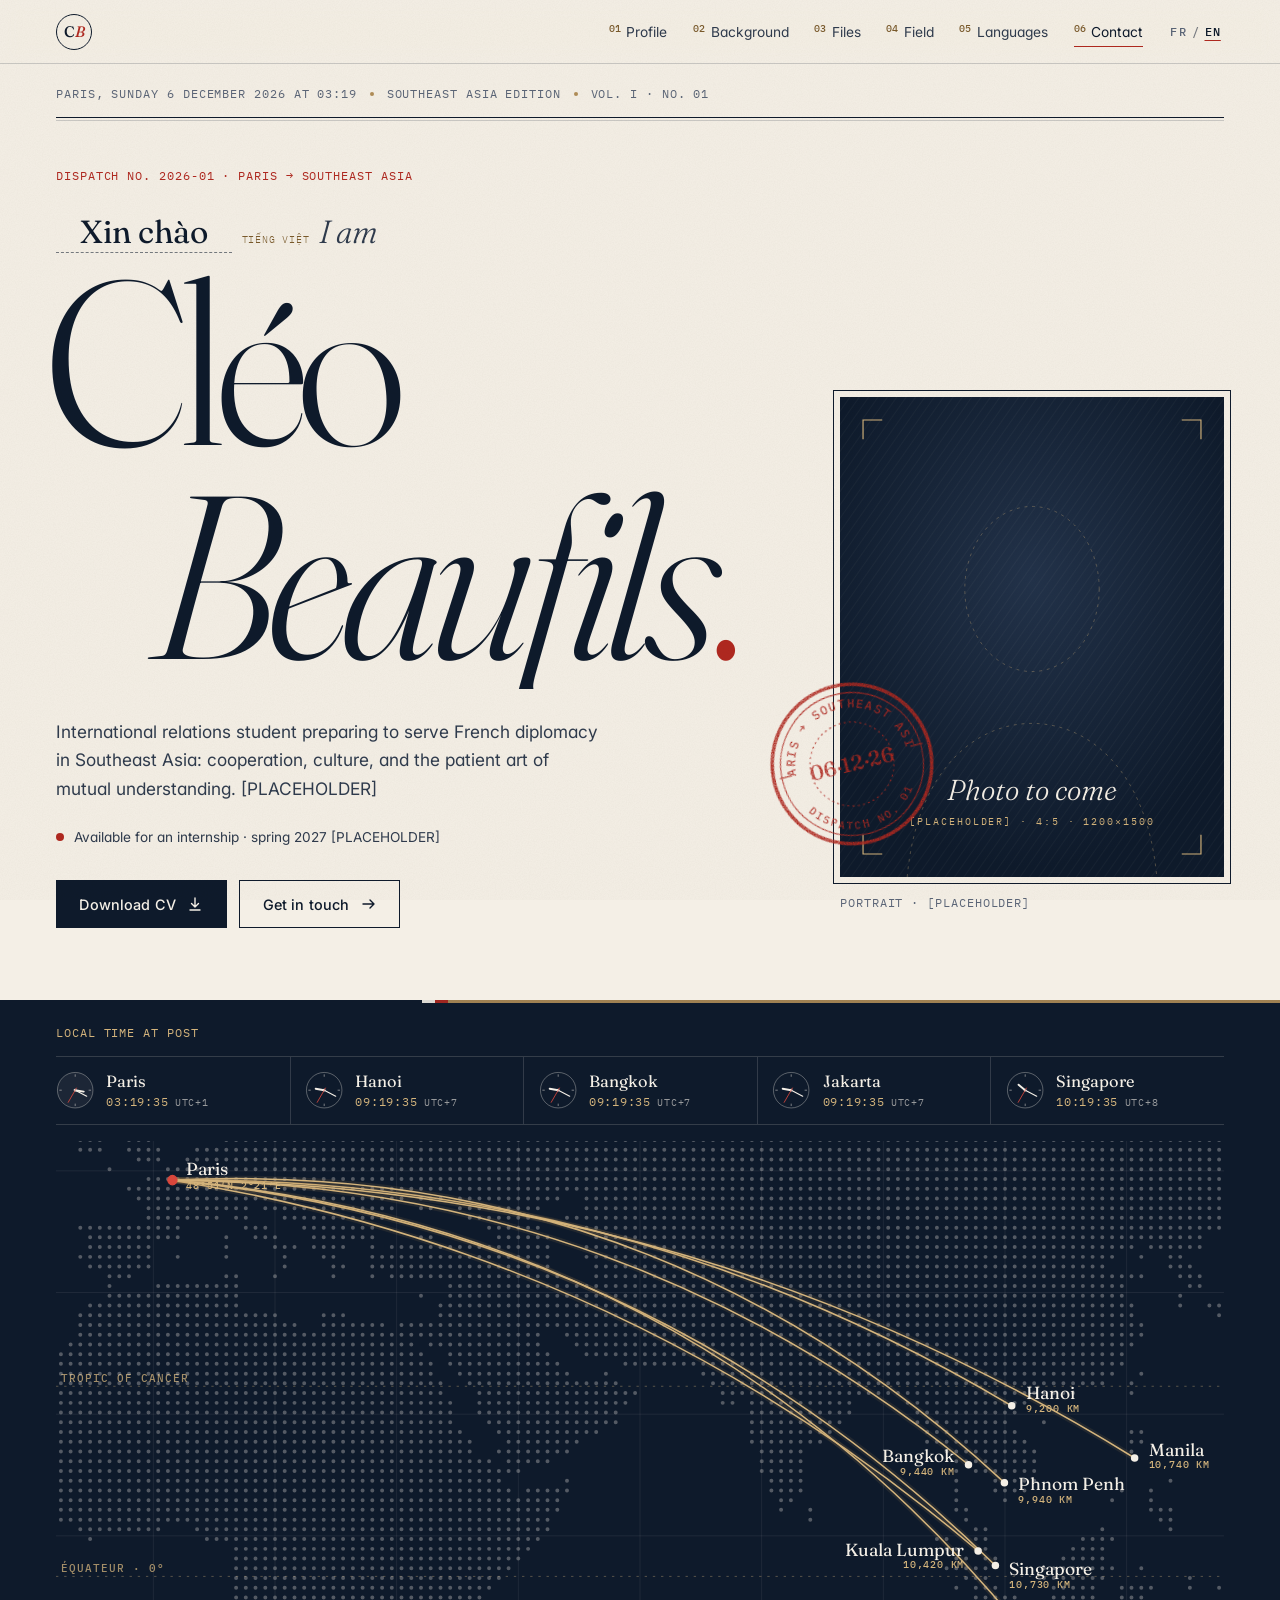
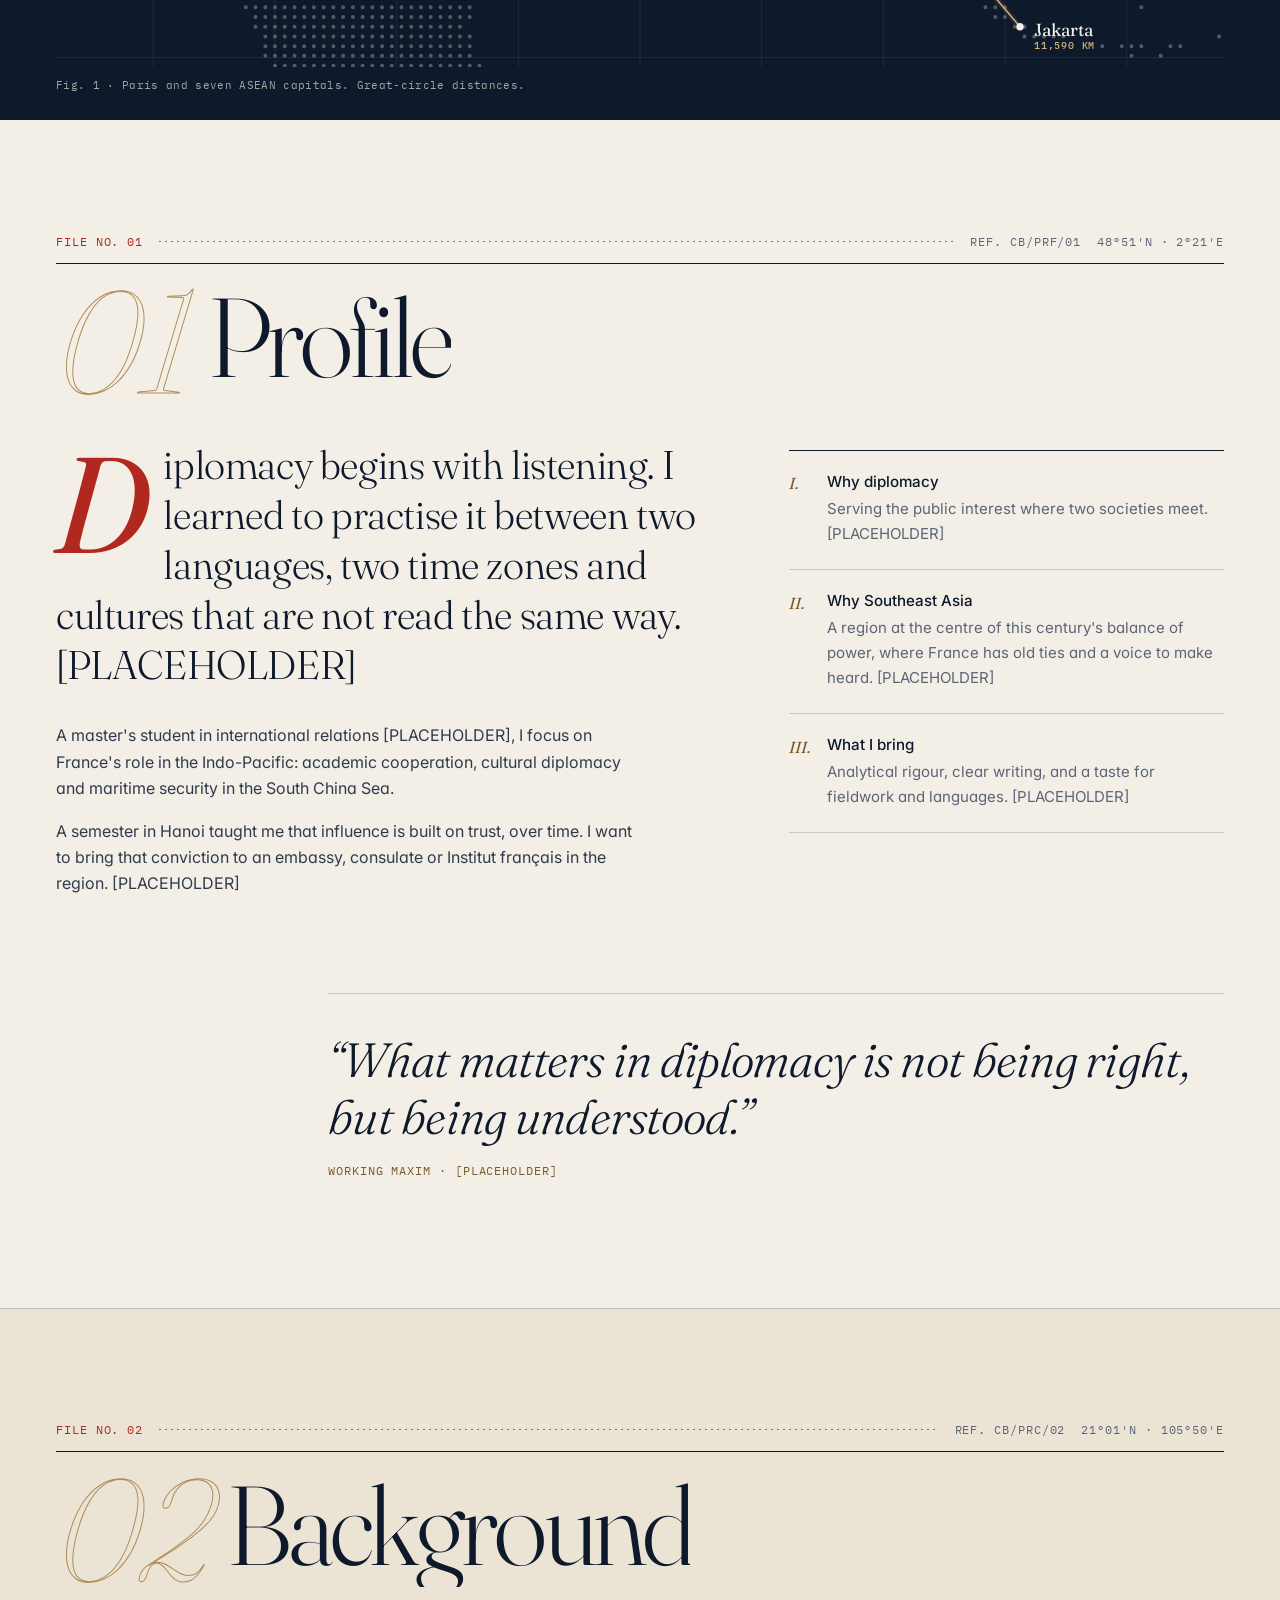
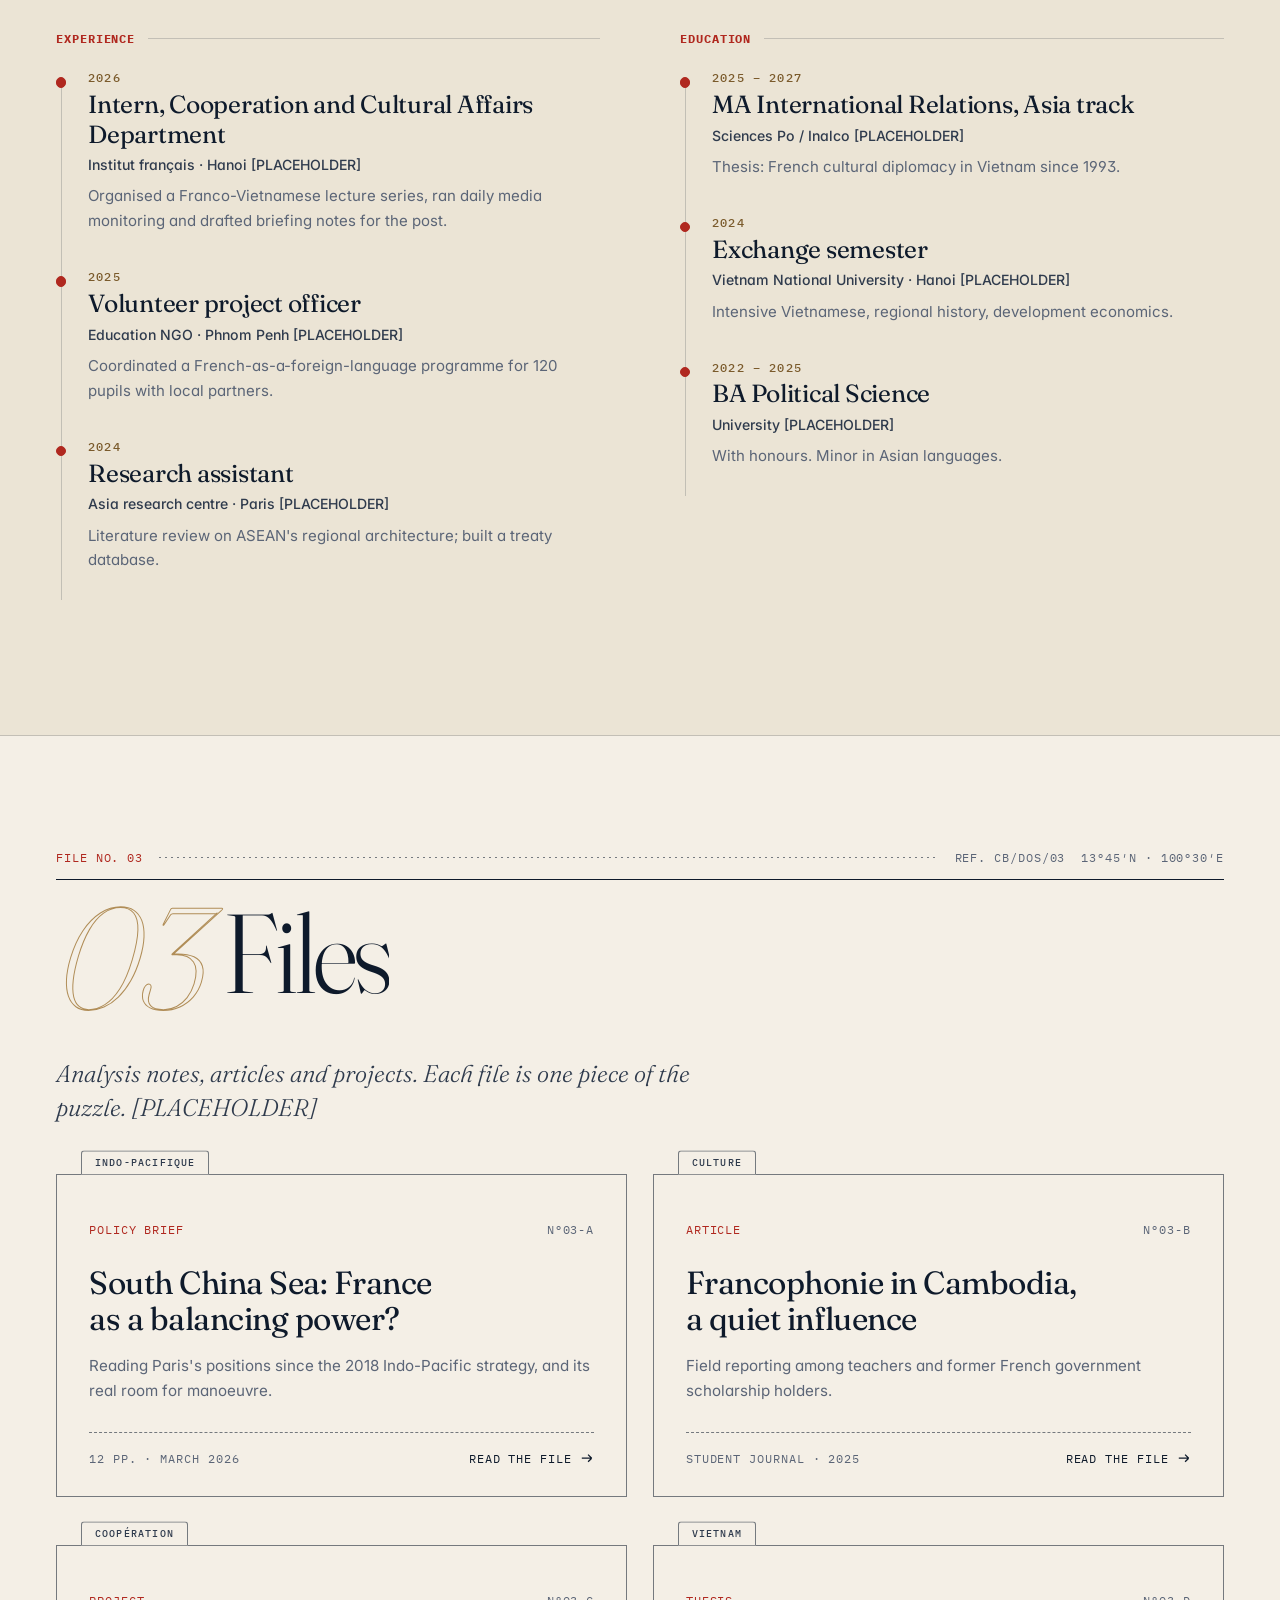
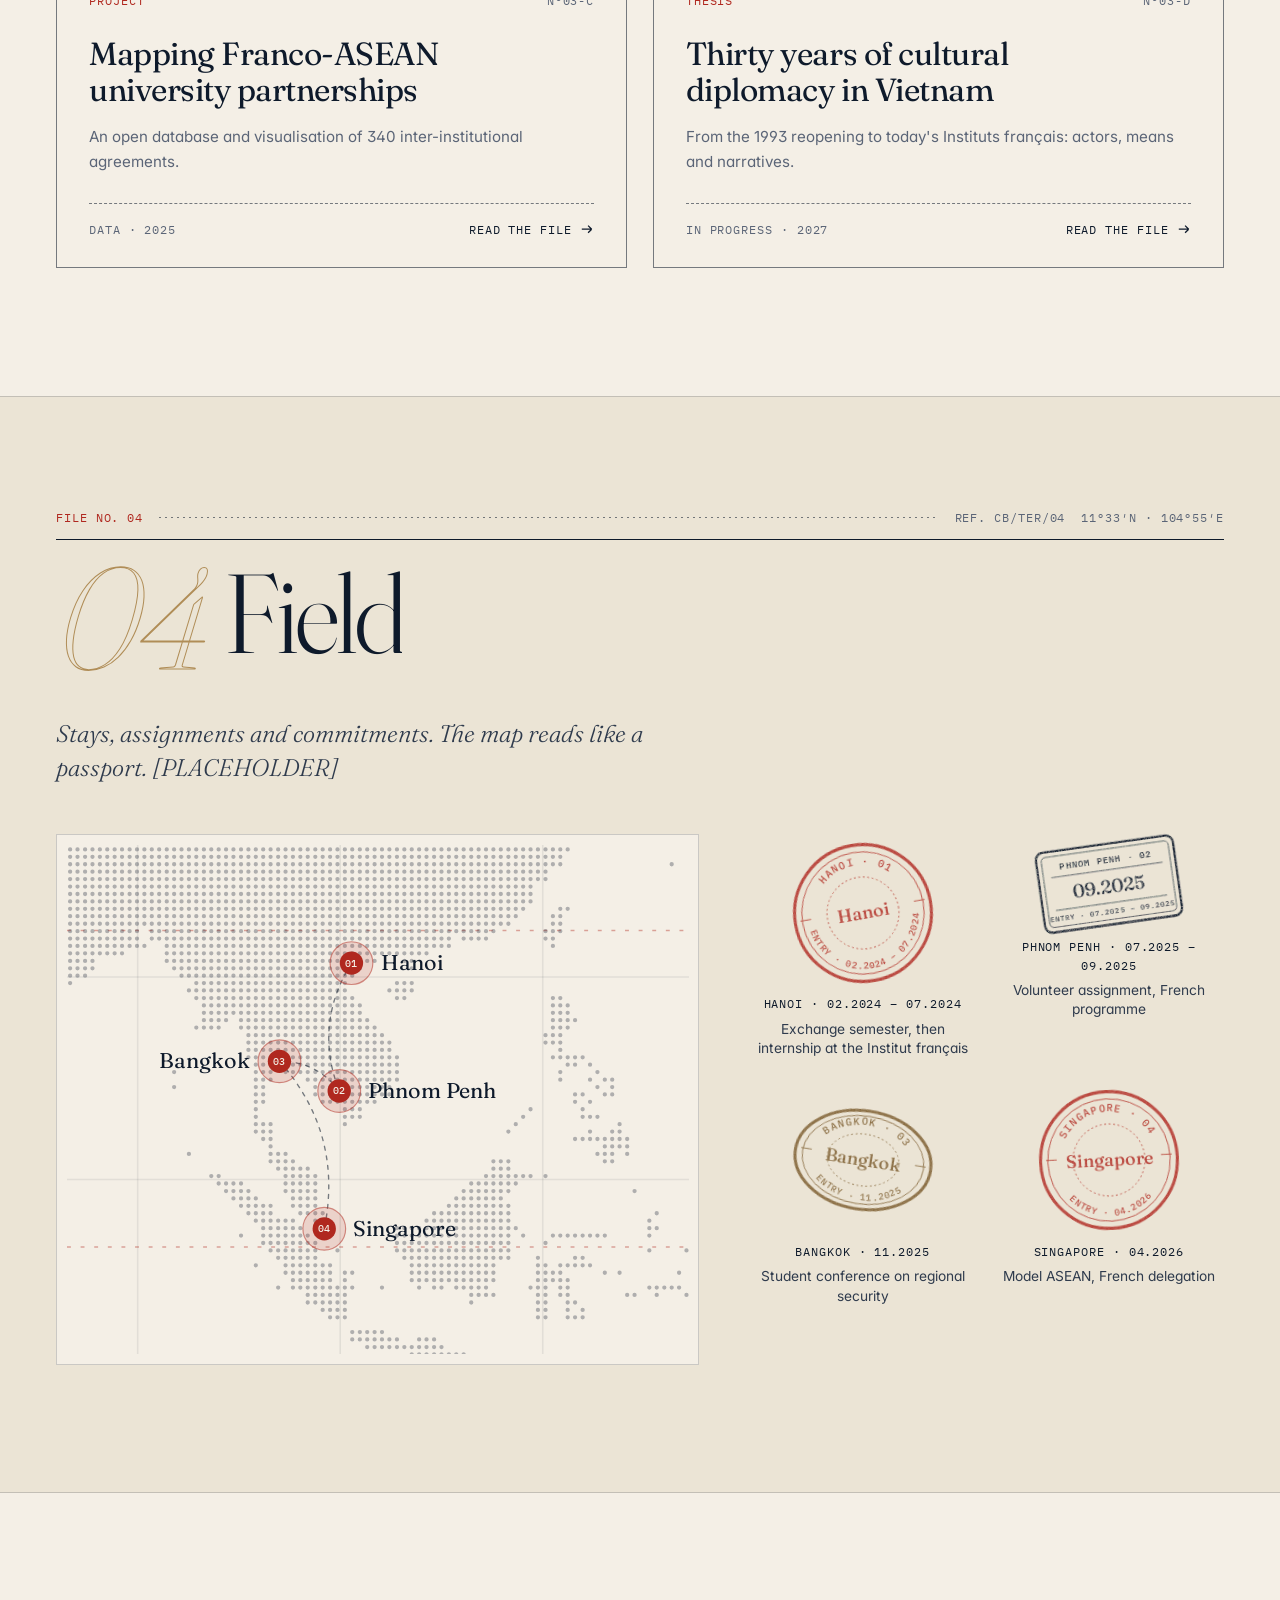
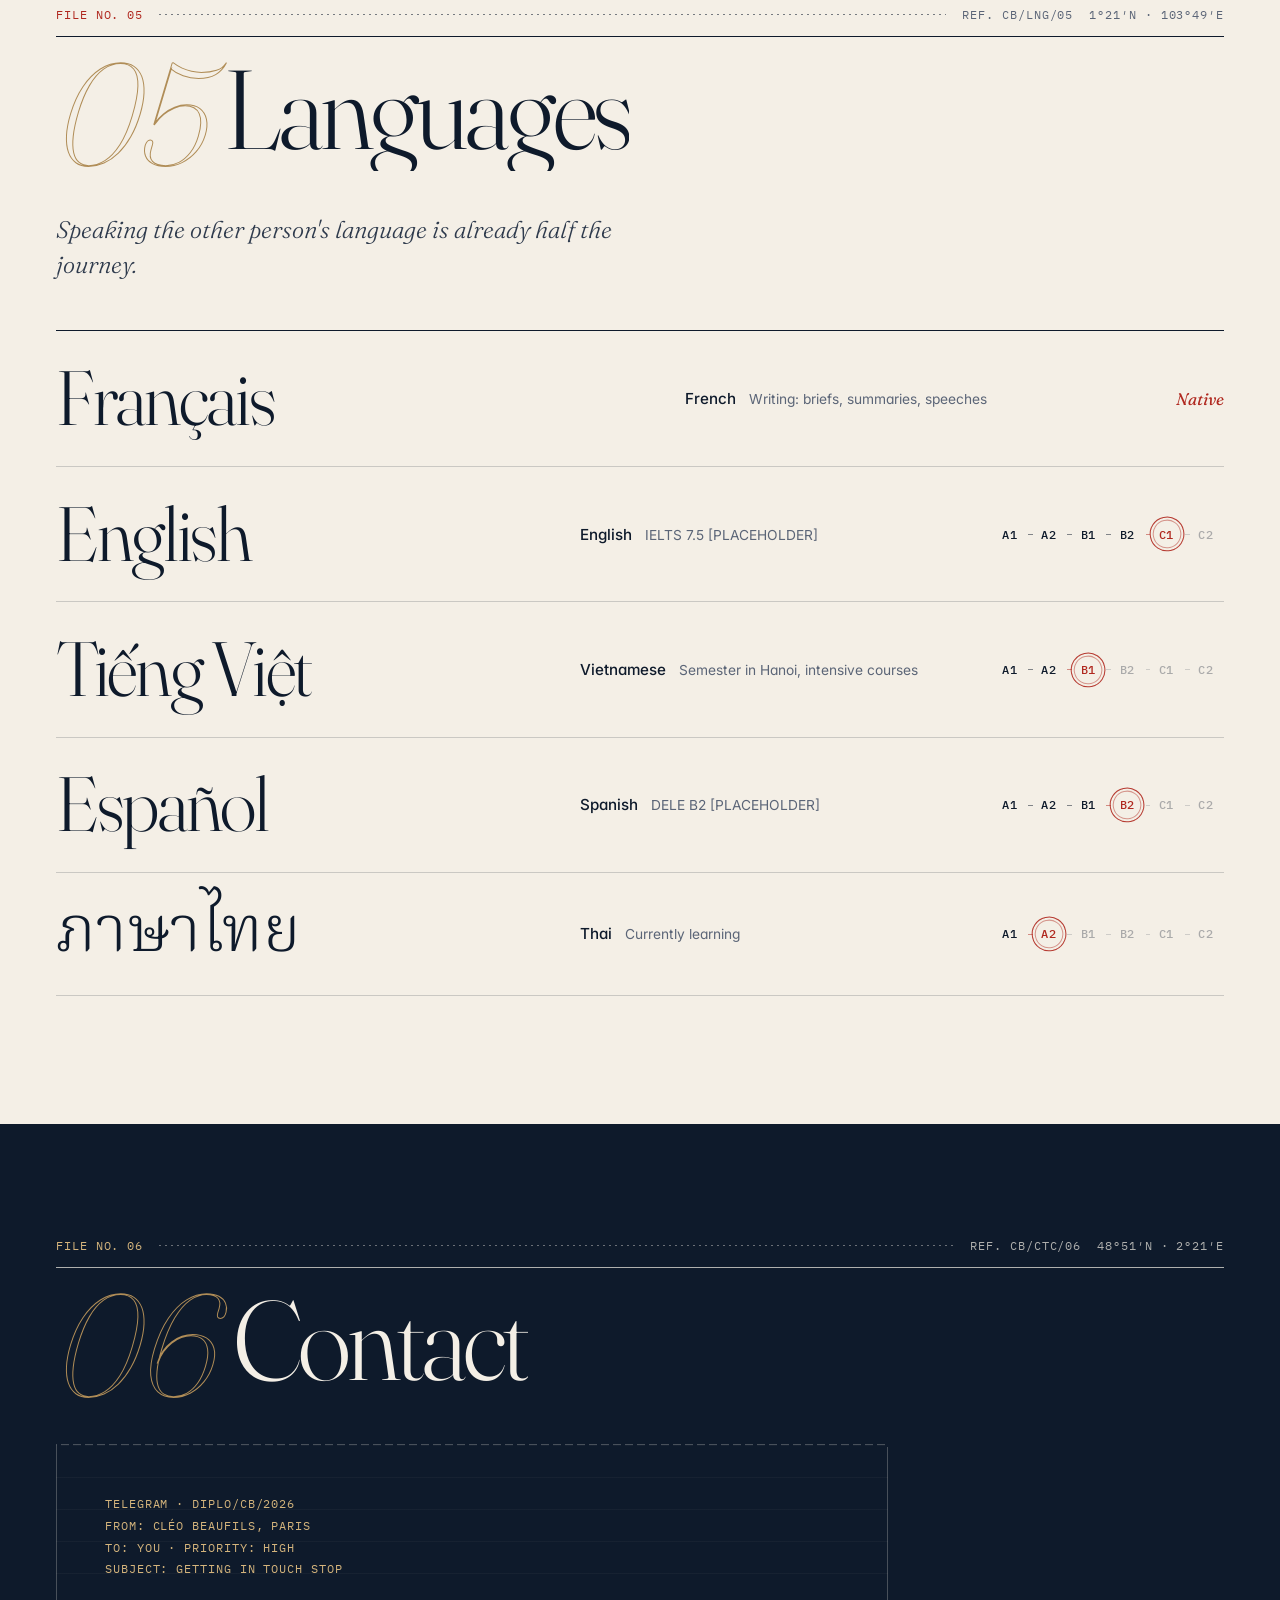
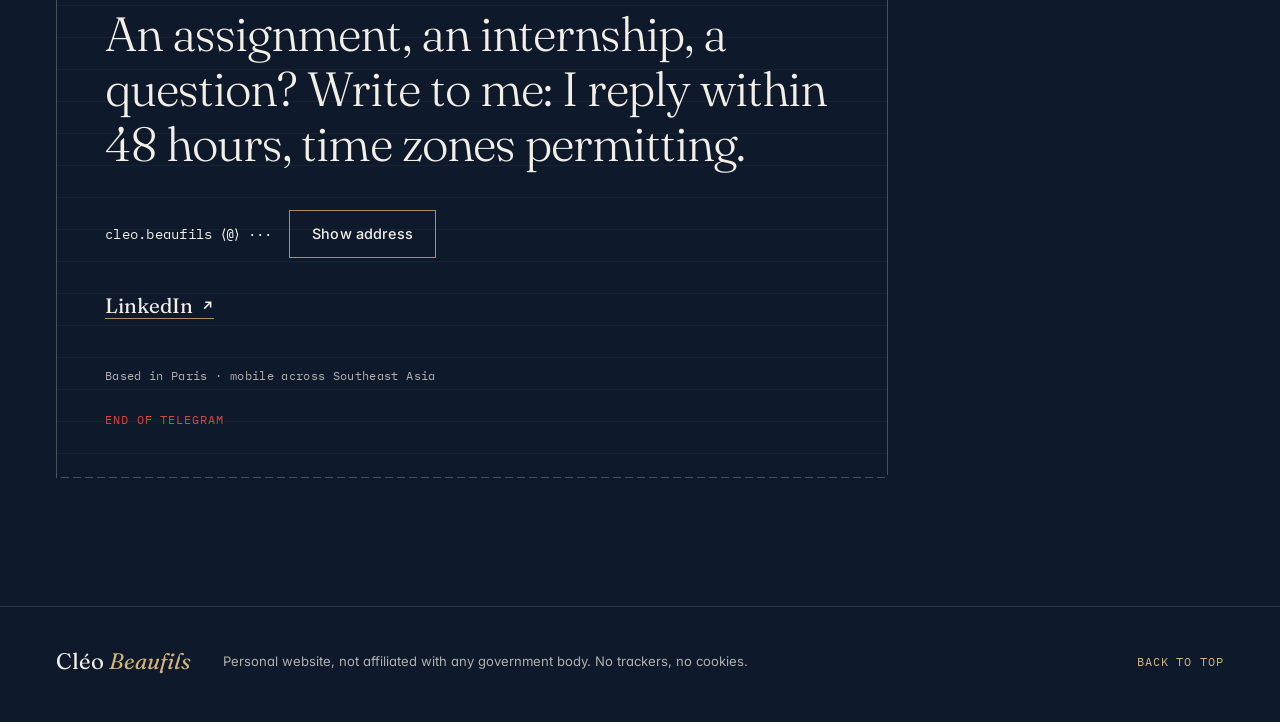
==== index.html @ ba2763a7 "Portfolio mockup: la dépêche diplomatique Co-Authored-By: Claude Opus 5.5 <noreply@anthropic.com>" ====
<!doctype html>
<html lang="fr" class="no-js">
<head>
  <meta charset="utf-8">
  <meta name="viewport" content="width=device-width, initial-scale=1, viewport-fit=cover">
  <title>Cléo Beaufils · Diplomatie &amp; Asie du Sud-Est</title>
  <meta name="description" content="Portfolio de Cléo Beaufils : relations internationales, diplomatie française et Asie du Sud-Est.">
  <meta name="theme-color" content="#0E1A2B">
  <meta name="color-scheme" content="light">
  <meta name="robots" content="index, follow">

  <!-- Open Graph / LinkedIn / e-mail previews. Absolute URLs: update if the domain changes (see README). -->
  <meta property="og:type" content="profile">
  <meta property="og:site_name" content="Cléo Beaufils">
  <meta property="og:title" content="Cléo Beaufils · Diplomatie &amp; Asie du Sud-Est">
  <meta property="og:description" content="Relations internationales, diplomatie française, Asie du Sud-Est. Portfolio, parcours et notes d'analyse.">
  <meta property="og:url" content="https://yannickdurindel.github.io/cleoportfolio/">
  <meta property="og:image" content="https://yannickdurindel.github.io/cleoportfolio/assets/img/og.jpg">
  <meta property="og:image:width" content="1200">
  <meta property="og:image:height" content="630">
  <meta property="og:image:alt" content="Cléo Beaufils : carte reliant Paris aux capitales d'Asie du Sud-Est">
  <meta property="og:locale" content="fr_FR">
  <meta property="og:locale:alternate" content="en_GB">
  <meta property="profile:first_name" content="Cléo">
  <meta property="profile:last_name" content="Beaufils">
  <meta name="twitter:card" content="summary_large_image">
  <meta name="twitter:title" content="Cléo Beaufils · Diplomatie &amp; Asie du Sud-Est">
  <meta name="twitter:description" content="Relations internationales, diplomatie française, Asie du Sud-Est.">
  <meta name="twitter:image" content="https://yannickdurindel.github.io/cleoportfolio/assets/img/og.jpg">
  <link rel="canonical" href="https://yannickdurindel.github.io/cleoportfolio/">

  <link rel="icon" href="favicon.svg" type="image/svg+xml">
  <link rel="icon" href="assets/img/favicon-32.png" sizes="32x32" type="image/png">
  <link rel="apple-touch-icon" href="assets/img/apple-touch-icon.png">
  <link rel="manifest" href="site.webmanifest">

  <link rel="preconnect" href="https://fonts.googleapis.com">
  <link rel="preconnect" href="https://fonts.gstatic.com" crossorigin>
  <link rel="preload" as="style" href="https://fonts.googleapis.com/css2?family=Fraunces:ital,opsz,wght@0,9..144,300..600;1,9..144,300..600&family=Inter:wght@300;400;500;600&family=IBM+Plex+Mono:wght@400;500&display=swap" onload="this.onload=null;this.rel='stylesheet'">
  <noscript><link rel="stylesheet" href="https://fonts.googleapis.com/css2?family=Fraunces:ital,opsz,wght@0,9..144,300..600;1,9..144,300..600&family=Inter:wght@300;400;500;600&family=IBM+Plex+Mono:wght@400;500&display=swap"></noscript>
  <link rel="preload" as="style" href="https://fonts.googleapis.com/css2?family=Noto+Serif+Thai:wght@400&family=Noto+Serif+Khmer:wght@400&display=swap&text=%E0%B8%94%E0%B8%97%E0%B8%A0%E0%B8%A2%E0%B8%A7%E0%B8%A9%E0%B8%AA%E0%B8%B1%E0%B8%B2%E0%B8%B5%E0%B9%84%E1%9E%81%E1%9E%87%E1%9E%94%E1%9E%97%E1%9E%98%E1%9E%9A%E1%9E%9F%E1%9E%B6%E1%9E%BD%E1%9F%82%E1%9F%86%E1%9F%92" onload="this.onload=null;this.rel='stylesheet'">
  <noscript><link rel="stylesheet" href="https://fonts.googleapis.com/css2?family=Noto+Serif+Thai:wght@400&family=Noto+Serif+Khmer:wght@400&display=swap&text=%E0%B8%94%E0%B8%97%E0%B8%A0%E0%B8%A2%E0%B8%A7%E0%B8%A9%E0%B8%AA%E0%B8%B1%E0%B8%B2%E0%B8%B5%E0%B9%84%E1%9E%81%E1%9E%87%E1%9E%94%E1%9E%97%E1%9E%98%E1%9E%9A%E1%9E%9F%E1%9E%B6%E1%9E%BD%E1%9F%82%E1%9F%86%E1%9F%92"></noscript>
  <link rel="preload" href="content.json" as="fetch" crossorigin>
  <link rel="stylesheet" href="assets/css/style.css">
  <script>document.documentElement.classList.replace('no-js','js');</script>
  <script type="module" src="assets/js/main.js"></script>
</head>
<body>
  <a class="skip" href="#main" data-t="ui.skip">Aller au contenu</a>
  <div class="progress" aria-hidden="true"><span></span></div>
  <div class="cursor" aria-hidden="true"><span class="cursor__label"></span></div>

  <!-- Shared SVG defs: worn-ink filter for stamps -->
  <svg width="0" height="0" style="position:absolute" aria-hidden="true" focusable="false">
    <filter id="ink" x="-10%" y="-10%" width="120%" height="120%">
      <feTurbulence type="fractalNoise" baseFrequency="0.9" numOctaves="2" seed="7" result="n"/>
      <feColorMatrix in="n" type="matrix" values="0 0 0 0 0  0 0 0 0 0  0 0 0 0 0  0 0 0 -1.1 1.35" result="m"/>
      <feComposite in="SourceGraphic" in2="m" operator="in"/>
    </filter>
  </svg>

  <header class="masthead" id="top">
    <div class="masthead__inner">
      <a class="monogram" href="#top" aria-label="Cléo Beaufils">
        <span aria-hidden="true">C<i>B</i></span>
      </a>
      <nav class="nav" aria-label="Sections">
        <ol>
          <li><a href="#profil"><span class="nav__n">01</span> <span data-t="ui.nav.profil">Profil</span></a></li>
          <li><a href="#parcours"><span class="nav__n">02</span> <span data-t="ui.nav.parcours">Parcours</span></a></li>
          <li><a href="#dossiers"><span class="nav__n">03</span> <span data-t="ui.nav.dossiers">Dossiers</span></a></li>
          <li><a href="#terrain"><span class="nav__n">04</span> <span data-t="ui.nav.terrain">Terrain</span></a></li>
          <li><a href="#langues"><span class="nav__n">05</span> <span data-t="ui.nav.langues">Langues</span></a></li>
          <li><a href="#contact"><span class="nav__n">06</span> <span data-t="ui.nav.contact">Contact</span></a></li>
        </ol>
      </nav>
      <button class="lang" type="button" data-lang-toggle>
        <span class="lang__opt" data-l="fr">FR</span><span class="lang__sep" aria-hidden="true">/</span><span class="lang__opt" data-l="en">EN</span>
        <span class="sr" data-t="ui.langSwitch">Read in English</span>
      </button>
      <button class="menu-btn" type="button" aria-expanded="false" aria-controls="menu" aria-label="Menu">
        <span></span><span></span>
      </button>
    </div>
  </header>

  <div class="menu" id="menu" hidden>
    <ol class="menu__list"></ol>
  </div>

  <main id="main">
    <!-- ───────────── HERO ───────────── -->
    <section class="hero" aria-labelledby="hero-name">
      <div class="wrap">
        <div class="dateline mono">
          <span data-dateline>Paris</span>
          <span class="dateline__sep" aria-hidden="true"></span>
          <span data-t="meta.edition">Édition Asie du Sud-Est</span>
          <span class="dateline__sep" aria-hidden="true"></span>
          <span data-t="meta.volume">Vol. I · N°01</span>
        </div>

        <div class="hero__grid">
          <div class="hero__text">
            <p class="hero__kicker mono" data-t="hero.kicker"></p>
            <p class="hello">
              <button class="hello__word" type="button" data-hello aria-label="Bonjour">
                <span class="hello__track" aria-hidden="true"></span>
              </button>
              <span class="hello__lang mono" data-hello-lang aria-hidden="true"></span>
              <span class="hello__suffix" data-t="hero.greetingSuffix">je suis</span>
            </p>
            <h1 class="hero__name" id="hero-name">
              <span class="line"><span class="line__in">Cléo</span></span>
              <span class="line line--it"><span class="line__in">Beaufils</span></span>
            </h1>
            <p class="hero__tagline" data-t="hero.tagline"></p>
            <p class="status"><span class="status__dot" aria-hidden="true"></span><span data-t="hero.status"></span></p>
            <div class="cta">
              <a class="btn btn--solid" data-cv href="assets/cv/cleo-beaufils-cv-fr.pdf" download>
                <span data-t="hero.ctaCv">Télécharger le CV</span>
                <svg viewBox="0 0 16 16" aria-hidden="true"><path d="M8 2v9m0 0 3.5-3.5M8 11 4.5 7.5M3 14h10"/></svg>
              </a>
              <a class="btn btn--ghost" href="#contact">
                <span data-t="hero.ctaContact">Me contacter</span>
                <svg viewBox="0 0 16 16" aria-hidden="true"><path d="M2 8h11m0 0-4-4m4 4-4 4"/></svg>
              </a>
            </div>
          </div>

          <figure class="portrait" data-reveal>
            <div class="portrait__frame" data-portrait></div>
            <figcaption class="mono" data-t="hero.photoCaption"></figcaption>
            <div class="portrait__stamp" data-hero-stamp aria-hidden="true"></div>
          </figure>
        </div>
      </div>

      <div class="plate">
        <div class="clocks" role="group" data-clocks-label>
          <p class="clocks__label mono" data-t="ui.clocksLabel"></p>
          <ul class="clocks__list" data-clocks></ul>
        </div>
        <figure class="map map--hero">
          <svg class="map__svg" data-hero-map viewBox="0 0 1000 500" role="img" aria-labelledby="map-cap"></svg>
          <figcaption id="map-cap" class="map__cap mono" data-t="hero.mapCaption"></figcaption>
        </figure>
      </div>
    </section>

    <!-- ───────────── 01 PROFIL ───────────── -->
    <section class="section" id="profil" aria-labelledby="h-profil">
      <div class="wrap">
        <header class="shead" data-n="01" data-key="profil" data-coords="48°51′N · 2°21′E"></header>
        <div class="profil">
          <div class="profil__main">
            <p class="lead" data-t="profil.lead" data-reveal></p>
            <div class="profil__body" data-profil-body></div>
          </div>
          <aside class="profil__aside">
            <ol class="pillars" data-pillars></ol>
          </aside>
        </div>
        <blockquote class="quote" data-reveal>
          <p data-t="profil.quote"></p>
          <footer class="mono" data-t="profil.quoteSource"></footer>
        </blockquote>
      </div>
    </section>

    <!-- ───────────── 02 PARCOURS ───────────── -->
    <section class="section section--alt" id="parcours" aria-labelledby="h-parcours">
      <div class="wrap">
        <header class="shead" data-n="02" data-key="parcours" data-coords="21°01′N · 105°50′E"></header>
        <div class="timeline">
          <div class="timeline__col">
            <h3 class="timeline__h mono" data-t="ui.experience"></h3>
            <ol class="tl" data-tl="experience"></ol>
          </div>
          <div class="timeline__col">
            <h3 class="timeline__h mono" data-t="ui.education"></h3>
            <ol class="tl" data-tl="education"></ol>
          </div>
        </div>
      </div>
    </section>

    <!-- ───────────── 03 DOSSIERS ───────────── -->
    <section class="section" id="dossiers" aria-labelledby="h-dossiers">
      <div class="wrap">
        <header class="shead" data-n="03" data-key="dossiers" data-coords="13°45′N · 100°30′E"></header>
        <p class="intro" data-t="dossiers.intro" data-reveal></p>
        <ul class="files" data-files></ul>
      </div>
    </section>

    <!-- ───────────── 04 TERRAIN ───────────── -->
    <section class="section section--alt" id="terrain" aria-labelledby="h-terrain">
      <div class="wrap">
        <header class="shead" data-n="04" data-key="terrain" data-coords="11°33′N · 104°55′E"></header>
        <p class="intro" data-t="terrain.intro" data-reveal></p>
        <div class="terrain">
          <figure class="map map--field" data-reveal>
            <svg class="map__svg" data-field-map viewBox="672 196 320 262" role="img" aria-label="Carte des séjours"></svg>
          </figure>
          <ol class="stays" data-stays></ol>
        </div>
      </div>
    </section>

    <!-- ───────────── 05 LANGUES ───────────── -->
    <section class="section" id="langues" aria-labelledby="h-langues">
      <div class="wrap">
        <header class="shead" data-n="05" data-key="langues" data-coords="1°21′N · 103°49′E"></header>
        <p class="intro" data-t="langues.intro" data-reveal></p>
        <ul class="langs" data-langs></ul>
      </div>
    </section>

    <!-- ───────────── 06 CONTACT ───────────── -->
    <section class="section section--ink" id="contact" aria-labelledby="h-contact">
      <div class="wrap">
        <header class="shead shead--ink" data-n="06" data-key="contact" data-coords="48°51′N · 2°21′E"></header>
        <div class="telegram" data-reveal>
          <p class="telegram__head mono" data-telegram-head></p>
          <p class="telegram__lead" data-t="contact.lead"></p>
          <div class="telegram__actions">
            <div class="email" data-email>
              <span class="email__text mono" data-email-text></span>
              <button class="btn btn--paper" type="button" data-email-btn></button>
            </div>
            <ul class="links" data-links></ul>
          </div>
          <p class="telegram__loc mono" data-t="contact.location"></p>
          <p class="telegram__end mono" data-t="ui.endOfTelegram"></p>
        </div>
      </div>
    </section>
  </main>

  <footer class="footer">
    <div class="wrap footer__inner">
      <p class="footer__name">Cléo <i>Beaufils</i></p>
      <p class="footer__note" data-t="ui.footer"></p>
      <a class="footer__top mono" href="#top" data-t="ui.top">Haut de page</a>
    </div>
  </footer>

  <noscript><p class="noscript">Ce site nécessite JavaScript pour afficher son contenu. · This site needs JavaScript to display its content.</p></noscript>
</body>
</html>
---- assets/css/style.css ----
/* ==========================================================================
   Cléo Beaufils · « La dépêche diplomatique »
   Palette: night blue, paper, discreet vermilion, brass. Mobile first.
   ========================================================================== */

:root {
  --paper: #f4efe6;
  --paper-2: #ebe4d5;
  --paper-3: #e1d8c6;
  --ink: #0e1a2b;
  --ink-2: #2f3b4d;
  --ink-3: #5b6577;          /* muted text, 5.3:1 on paper */
  --rule: rgba(14, 26, 43, .18);
  --rule-strong: rgba(14, 26, 43, .55);
  --red: #b0281f;            /* 5.9:1 on paper */
  --red-soft: #d9473c;
  --brass: #b08d57;          /* decorative on paper, text on ink */
  --brass-ink: #7a5a2b;      /* brass for text on paper, 5.6:1 */
  --brass-light: #d4b47c;

  --serif: "Fraunces", "Iowan Old Style", "Palatino Linotype", Georgia, serif;
  --sans: "Inter", system-ui, -apple-system, "Segoe UI", Roboto, sans-serif;
  --mono: "IBM Plex Mono", ui-monospace, "SFMono-Regular", Menlo, monospace;
  --script-th: "Noto Serif Thai", var(--serif);
  --script-km: "Noto Serif Khmer", var(--serif);

  --gutter: 1.25rem;
  --wrap: 78rem;
  --ease: cubic-bezier(.2, .7, .1, 1);
  --ease-io: cubic-bezier(.7, 0, .2, 1);
  --head-h: 3.5rem;
}

@media (min-width: 48rem) { :root { --gutter: 2.5rem; --head-h: 4rem; } }

/* ---------- Base ---------- */
*, *::before, *::after { box-sizing: border-box; }
html { -webkit-text-size-adjust: 100%; scroll-behavior: smooth; scroll-padding-top: calc(var(--head-h) + 1rem); }
body {
  margin: 0;
  background: var(--paper);
  color: var(--ink);
  font: 400 1rem/1.65 var(--sans);
  font-feature-settings: "ss01", "cv11";
  -webkit-font-smoothing: antialiased;
  text-rendering: optimizeLegibility;
  overflow-x: hidden;
  overflow-x: clip;
}
html { overflow-x: clip; }
/* paper grain */
body::before {
  content: "";
  position: fixed; inset: 0;
  z-index: 100;
  pointer-events: none;
  opacity: .32;
  mix-blend-mode: multiply;
  background-image: url("data:image/svg+xml,%3Csvg xmlns='http://www.w3.org/2000/svg' width='220' height='220'%3E%3Cfilter id='n'%3E%3CfeTurbulence type='fractalNoise' baseFrequency='.85' numOctaves='3' stitchTiles='stitch'/%3E%3CfeColorMatrix values='0 0 0 0 .35  0 0 0 0 .3  0 0 0 0 .22  0 0 0 .22 0'/%3E%3C/filter%3E%3Crect width='100%25' height='100%25' filter='url(%23n)'/%3E%3C/svg%3E");
}
img, svg { display: block; max-width: 100%; }
a { color: inherit; }
button { font: inherit; color: inherit; background: none; border: 0; padding: 0; cursor: pointer; }
h1, h2, h3, p, ol, ul, figure, blockquote { margin: 0; }
ol, ul { padding: 0; list-style: none; }
::selection { background: var(--ink); color: var(--paper); }

:focus-visible { outline: 2px solid var(--red); outline-offset: 3px; border-radius: 2px; }
.section--ink :focus-visible, .plate :focus-visible { outline-color: var(--brass-light); }

.wrap { width: 100%; max-width: var(--wrap); margin-inline: auto; padding-inline: var(--gutter); }
.mono { font-family: var(--mono); font-size: .72rem; letter-spacing: .08em; text-transform: uppercase; }

.skip {
  position: fixed; left: 1rem; top: 1rem; z-index: 200; transform: translateY(-300%);
  background: var(--ink); color: var(--paper); padding: .6rem 1rem; text-decoration: none;
  transition: transform .2s;
}
.skip:focus { transform: none; }

.sr { position: absolute; width: 1px; height: 1px; overflow: hidden; clip: rect(0 0 0 0); clip-path: inset(50%); white-space: nowrap; }
.noscript { padding: 2rem var(--gutter); text-align: center; font-family: var(--mono); }

/* reading progress */
.progress { position: fixed; inset: 0 0 auto; height: 2px; z-index: 60; pointer-events: none; }
.progress span { display: block; height: 100%; background: var(--red); transform-origin: 0 50%; transform: scaleX(0); }

/* ---------- Masthead ---------- */
.masthead {
  position: sticky; top: 0; z-index: 50;
  height: var(--head-h);
  background: color-mix(in srgb, var(--paper) 86%, transparent);
  -webkit-backdrop-filter: blur(10px) saturate(1.2);
  backdrop-filter: blur(10px) saturate(1.2);
  border-bottom: 1px solid var(--rule);
}
.masthead__inner {
  height: 100%; max-width: var(--wrap); margin-inline: auto; padding-inline: var(--gutter);
  display: flex; align-items: center; gap: 1.5rem;
}
.monogram {
  display: grid; place-items: center;
  width: 2.25rem; height: 2.25rem;
  border: 1px solid var(--ink);
  border-radius: 50%;
  font: 500 .95rem/1 var(--serif);
  letter-spacing: -.04em;
  text-decoration: none;
  transition: background .3s, color .3s;
}
.monogram i { font-style: italic; color: var(--red); margin-left: .02em; }
.monogram:hover { background: var(--ink); color: var(--paper); }
.monogram:hover i { color: var(--brass-light); }

.nav { display: none; margin-left: auto; }
.nav ol { display: flex; gap: 1.6rem; }
.nav a {
  position: relative; text-decoration: none; font-size: .86rem; color: var(--ink-2);
  padding-block: .4rem;
}
.nav__n { font: 500 .62rem var(--mono); color: var(--brass-ink); vertical-align: super; margin-right: .1rem; }
.nav a::after {
  content: ""; position: absolute; left: 0; right: 0; bottom: 0; height: 1px; background: var(--red);
  transform: scaleX(0); transform-origin: 100% 50%; transition: transform .45s var(--ease);
}
.nav a:hover::after, .nav a[aria-current="true"]::after { transform: scaleX(1); transform-origin: 0 50%; }
.nav a[aria-current="true"] { color: var(--ink); }

.lang {
  margin-left: auto;
  display: inline-flex; align-items: center; gap: .3rem;
  font: 500 .72rem var(--mono); letter-spacing: .1em;
  padding: .5rem .2rem; min-height: 44px;
}
.lang__opt { color: var(--ink-3); transition: color .2s; }
.lang__opt.is-on { color: var(--ink); text-decoration: underline; text-decoration-color: var(--red); text-underline-offset: 4px; }
.lang:hover .lang__opt { color: var(--ink); }
.lang__sep { color: var(--rule-strong); }

.menu-btn {
  width: 44px; height: 44px; display: grid; place-content: center; gap: 6px; margin-right: -10px;
}
.menu-btn span { display: block; width: 22px; height: 1.5px; background: var(--ink); transition: transform .4s var(--ease); }
.menu-btn[aria-expanded="true"] span:first-child { transform: translateY(3.75px) rotate(45deg); }
.menu-btn[aria-expanded="true"] span:last-child { transform: translateY(-3.75px) rotate(-45deg); }

.menu {
  position: fixed; inset: var(--head-h) 0 0; z-index: 49;
  background: var(--paper);
  padding: 2rem var(--gutter);
  overflow-y: auto;
}
.menu__list li { border-bottom: 1px solid var(--rule); }
.menu__list a {
  display: flex; align-items: baseline; gap: 1rem; padding: 1rem 0;
  font: 300 2.2rem/1.1 var(--serif); text-decoration: none;
}
.menu__list .mono { color: var(--brass-ink); }
.menu.is-open .menu__list li { animation: menuIn .6s var(--ease) both; }
.menu.is-open .menu__list li:nth-child(2) { animation-delay: .04s; }
.menu.is-open .menu__list li:nth-child(3) { animation-delay: .08s; }
.menu.is-open .menu__list li:nth-child(4) { animation-delay: .12s; }
.menu.is-open .menu__list li:nth-child(5) { animation-delay: .16s; }
.menu.is-open .menu__list li:nth-child(6) { animation-delay: .2s; }
@keyframes menuIn { from { opacity: 0; transform: translateY(14px); } }

@media (min-width: 62rem) {
  .nav { display: block; }
  .lang { margin-left: 0; }
  .menu-btn, .menu { display: none !important; }
}

/* ---------- Buttons ---------- */
.btn {
  --bg: transparent; --fg: var(--ink); --bd: var(--ink);
  position: relative; overflow: hidden; isolation: isolate;
  display: inline-flex; align-items: center; justify-content: center; gap: .7rem;
  min-height: 3rem; padding: .8rem 1.4rem;
  border: 1px solid var(--bd); background: var(--bg); color: var(--fg);
  font: 500 .9rem var(--sans); letter-spacing: .01em; text-decoration: none;
  transition: color .45s var(--ease);
}
.btn svg { width: 1rem; height: 1rem; fill: none; stroke: currentColor; stroke-width: 1.4; stroke-linecap: round; stroke-linejoin: round; transition: transform .45s var(--ease); }
.btn::before {
  content: ""; position: absolute; inset: 0; z-index: -1;
  background: var(--fill, var(--red));
  transform: translateY(101%); transition: transform .5s var(--ease);
}
.btn:hover::before, .btn:focus-visible::before { transform: translateY(0); }
.btn--solid { --bg: var(--ink); --fg: var(--paper); --fill: var(--red); --bd: var(--ink); }
.btn--solid:hover { --bd: var(--red); }
.btn--solid:hover svg { transform: translateY(2px); }
.btn--ghost { --fill: var(--ink); }
.btn--ghost:hover { color: var(--paper); }
.btn--ghost:hover svg { transform: translateX(3px); }
.btn--paper { --bd: var(--brass); --fg: var(--paper); --fill: var(--brass); }
.btn--paper:hover { color: var(--ink); }

/* ---------- Hero ---------- */
.hero { padding-top: 1.25rem; }
.dateline {
  display: flex; flex-wrap: wrap; align-items: center; gap: .35rem .8rem;
  color: var(--ink-3);
  padding-bottom: .9rem; border-bottom: 1px solid var(--ink);
  position: relative;
}
.dateline::after { content: ""; position: absolute; left: 0; right: 0; bottom: -4px; height: 1px; background: var(--rule); }
.dateline__sep { width: 4px; height: 4px; border-radius: 50%; background: var(--brass); }

.hero__grid { display: grid; gap: 2.5rem; padding-block: 2rem 3rem; }
.hero__kicker { color: var(--red); margin-bottom: 1.6rem; }

.hello { display: flex; align-items: baseline; flex-wrap: wrap; gap: .2rem .6rem; font: 300 italic clamp(1.4rem, 4.5vw, 2rem)/1.2 var(--serif); color: var(--ink-2); }
.hello__word {
  position: relative; display: inline-block; height: 1.3em; overflow: hidden; vertical-align: bottom;
  font: inherit; font-style: normal; font-weight: 400; color: var(--ink);
  border-bottom: 1px dashed var(--rule-strong);
  transition: width .6s var(--ease);
}
.hello__track { display: block; }
.hello__item { display: block; height: 1.3em; line-height: 1.3em; white-space: nowrap; }
.hello__item[lang="th"] { font-family: var(--script-th); font-size: .92em; }
.hello__item[lang="km"] { font-family: var(--script-km); font-size: .88em; }
.hello__lang { font-style: normal; color: var(--brass-ink); font-size: .62rem; min-width: 8ch; }
.hello__suffix { width: 100%; }

.hero__name {
  font-family: var(--serif);
  font-weight: 300;
  font-size: clamp(4.4rem, 22vw, 14.5rem);
  line-height: .86;
  letter-spacing: -.045em;
  font-variation-settings: "opsz" 144;
  margin: .6rem 0 1.8rem -.05em;
}
.hero__name .line { display: block; overflow: hidden; padding-bottom: .06em; }
.hero__name .line__in { display: inline-block; }
.hero__name .line--it { font-style: italic; font-weight: 300; padding-left: .45em; }
.hero__name .line--it .line__in { position: relative; }
.hero__name .line--it .line__in::after { /* discreet red period, like a signature */
  content: "."; color: var(--red); font-style: normal;
}
.hero__tagline { max-width: 34rem; font-size: 1.08rem; color: var(--ink-2); margin-bottom: 1.4rem; }
.status { display: flex; align-items: center; gap: .6rem; font-size: .85rem; color: var(--ink-2); margin-bottom: 2rem; }
.status__dot { width: .5rem; height: .5rem; border-radius: 50%; background: var(--red); box-shadow: 0 0 0 0 rgba(176, 40, 31, .5); animation: pulse 2.4s infinite; }
@keyframes pulse { 70% { box-shadow: 0 0 0 .6rem rgba(176, 40, 31, 0); } 100% { box-shadow: 0 0 0 0 rgba(176, 40, 31, 0); } }
.cta { display: flex; flex-wrap: wrap; gap: .8rem; }
.cta .btn { flex: 1 1 12rem; }

/* portrait */
.portrait { position: relative; max-width: 26rem; justify-self: center; width: 100%; }
.portrait__frame {
  position: relative; aspect-ratio: 4 / 5; overflow: hidden;
  background: var(--ink);
  outline: 1px solid var(--ink); outline-offset: 6px;
}
.portrait__frame img { width: 100%; height: 100%; object-fit: cover; filter: grayscale(.15) contrast(1.02); }
.portrait__ph { position: absolute; inset: 0; width: 100%; height: 100%; }
.portrait figcaption { margin-top: 1rem; color: var(--ink-3); display: flex; justify-content: space-between; }
.portrait__stamp { position: absolute; width: 9rem; right: -.4rem; bottom: 2.4rem; transform: rotate(-14deg); pointer-events: none; }

@media (min-width: 48rem) {
  .cta .btn { flex: 0 0 auto; }
}
@media (min-width: 62rem) {
  .hero__grid { grid-template-columns: minmax(0, 1fr) minmax(18rem, 24rem); align-items: end; gap: 4rem; padding-block: 3rem 4.5rem; }
  .hello__suffix { width: auto; }
  .portrait { justify-self: end; margin-bottom: 1rem; }
  .portrait__stamp { right: auto; left: -4.5rem; bottom: 4rem; width: 10.5rem; }
}

/* ---------- Plate: clocks + map (night blue) ---------- */
.plate { background: var(--ink); color: var(--paper); position: relative; overflow: hidden; }
.plate::before { /* brass hairline */
  content: ""; position: absolute; inset: 0 0 auto; height: 3px;
  background: linear-gradient(90deg, var(--ink) 0 33%, var(--paper) 33% 34%, var(--red) 34% 35%, var(--brass) 35% 100%);
  opacity: .9;
}
.clocks { max-width: var(--wrap); margin-inline: auto; padding: 1.4rem var(--gutter) 0; }
.clocks__label { color: var(--brass-light); margin-bottom: .9rem; }
.clocks__list {
  display: grid; grid-auto-flow: column; grid-auto-columns: minmax(10.5rem, 1fr);
  overflow-x: auto; scroll-snap-type: x mandatory; scrollbar-width: none;
  border-top: 1px solid rgba(244, 239, 230, .16); border-bottom: 1px solid rgba(244, 239, 230, .16);
  margin-inline: calc(var(--gutter) * -1); padding-inline: var(--gutter);
}
.clocks__list::-webkit-scrollbar { display: none; }
.clock {
  scroll-snap-align: start;
  display: grid; grid-template-columns: auto 1fr; gap: 0 .75rem; align-items: center;
  padding: .9rem .9rem .9rem 0;
}
.clock + .clock { border-left: 1px solid rgba(244, 239, 230, .16); padding-left: .9rem; }
.clock__dial { grid-row: span 2; width: 2.4rem; height: 2.4rem; min-width: 2.4rem; }
.clock__dial circle { fill: none; stroke: rgba(244, 239, 230, .35); }
.clock__dial .tick { stroke: rgba(244, 239, 230, .5); stroke-width: 1; }
.clock__dial .h, .clock__dial .m { stroke: var(--paper); stroke-linecap: round; }
.clock__dial .h { stroke-width: 2; }
.clock__dial .m { stroke-width: 1.2; }
.clock__dial .s { stroke: var(--red-soft); stroke-width: .8; }
.clock__dial.is-night circle.face { fill: rgba(244, 239, 230, .06); }
.clock__city { font: 400 1.02rem/1.2 var(--serif); }
.clock__time { font: 400 .78rem var(--mono); letter-spacing: .06em; color: var(--brass-light); font-variant-numeric: tabular-nums; }
.clock__time small { color: rgba(244, 239, 230, .6); font-size: .64rem; margin-left: .4rem; white-space: nowrap; }
@media (min-width: 62rem) { .clocks__list { margin-inline: 0; padding-inline: 0; overflow: visible; } }

/* ---------- Maps ---------- */
.map { position: relative; }
.map--hero { max-width: var(--wrap); margin-inline: auto; padding: 1rem var(--gutter) 1.6rem; }
.map__svg { width: 100%; height: auto; overflow: hidden; }
.map__dots { fill: none; stroke-linecap: round; }
.map--hero .map__dots { stroke: rgba(244, 239, 230, .3); stroke-width: 3.4; }
.map__grat { fill: none; stroke: rgba(244, 239, 230, .08); stroke-width: .8; }
.map__grat--eq { stroke: rgba(212, 180, 124, .4); stroke-dasharray: 2 5; }
.map__gratlabel { fill: rgba(212, 180, 124, .75); font: 500 9px var(--mono); letter-spacing: .1em; }
.map__arc { fill: none; stroke: var(--brass-light); stroke-width: 1.3; stroke-linecap: round; }
.map__arc--glow { stroke: var(--brass); stroke-width: 5; opacity: .12; }
.map__city { fill: var(--paper); }
.map__city--origin { fill: var(--red-soft); }
.map__ring { fill: none; stroke: var(--red-soft); stroke-width: 1; }
.map__label { fill: var(--paper); font: 400 15px var(--serif); }
.map__sub { fill: var(--brass-light); font: 500 8.5px var(--mono); letter-spacing: .08em; }
.map__traveller { fill: var(--red-soft); }
.map__cap { color: rgba(244, 239, 230, .65); margin-top: .6rem; text-transform: none; letter-spacing: .03em; font-size: .7rem; }
.map__offscreen { fill: var(--paper); font: 400 16px var(--serif); font-style: italic; }

.js .map__arc { stroke-dasharray: 1; stroke-dashoffset: 1; }
.js .map.is-drawn .map__arc { animation: draw 1.8s var(--ease-io) forwards; animation-delay: calc(var(--i) * .16s + .3s); }
.js .map__node { opacity: 0; transform-box: fill-box; transform-origin: center; }
.js .map.is-drawn .map__node { animation: pop .6s var(--ease) forwards; animation-delay: calc(var(--i) * .16s + 1.5s); }
.js .map.is-drawn .map__node--origin { animation-delay: .1s; }
@keyframes draw { to { stroke-dashoffset: 0; } }
@keyframes pop { from { opacity: 0; transform: scale(.4); } to { opacity: 1; transform: none; } }
.map__ring { animation: ring 3s ease-out infinite; transform-box: fill-box; transform-origin: center; }
@keyframes ring { from { transform: scale(.6); opacity: .9; } to { transform: scale(3); opacity: 0; } }

/* field map (paper) */
.map--field { background: var(--paper); border: 1px solid var(--rule); padding: .6rem; }
.map--field .map__dots { stroke: rgba(14, 26, 43, .3); stroke-width: 2.2; }
.map--field .map__grat { stroke: rgba(14, 26, 43, .08); }
.map--field .map__grat--eq { stroke: rgba(176, 40, 31, .4); }
.map--field .map__gratlabel { fill: var(--brass-ink); font-size: 7px; }
.pin { cursor: pointer; }
.pin__dot { fill: var(--red); transition: r .3s var(--ease); }
.pin__halo { fill: rgba(176, 40, 31, .14); stroke: rgba(176, 40, 31, .5); stroke-width: .6; transform-box: fill-box; transform-origin: center; transition: transform .45s var(--ease); }
.pin__label { fill: var(--ink); font: 400 11px var(--serif); }
.pin__n { fill: var(--paper); font: 500 5px var(--mono); }
.pin.is-on .pin__halo { transform: scale(1.8); }
.map--field .map__arc { stroke: var(--ink); stroke-width: .7; stroke-dasharray: 2 3; opacity: .55; }
.js .map--field .map__arc { stroke-dashoffset: 0; animation: none; }

/* ---------- Sections ---------- */
.section { padding-block: 4.5rem 5rem; position: relative; }
.section--alt { background: var(--paper-2); }
.section--alt::before, .section--alt::after { content: ""; position: absolute; left: 0; right: 0; height: 1px; background: var(--rule); }
.section--alt::before { top: 0; } .section--alt::after { bottom: 0; }
.section--ink { background: var(--ink); color: var(--paper); }
@media (min-width: 62rem) { .section { padding-block: 7rem 8rem; } }

.shead { margin-bottom: 2.6rem; }
.shead__bar {
  display: flex; flex-wrap: wrap; align-items: center; gap: .4rem 1rem;
  padding-bottom: .75rem; border-bottom: 1px solid var(--ink); margin-bottom: 1.2rem;
  color: var(--ink-3);
}
.shead__no { color: var(--red); }
.shead__fill { flex: 1; height: 1px; background: repeating-linear-gradient(90deg, var(--rule-strong) 0 2px, transparent 2px 6px); min-width: 2rem; }
.shead__row { display: flex; align-items: flex-end; gap: 1rem; }
.shead__n {
  font: 200 italic clamp(3.5rem, 13vw, 9rem)/.8 var(--serif);
  color: transparent; -webkit-text-stroke: 1px var(--brass);
  font-variation-settings: "opsz" 144;
}
.shead h2 {
  font: 300 clamp(2.8rem, 10vw, 7rem)/.95 var(--serif);
  letter-spacing: -.035em;
  font-variation-settings: "opsz" 144;
}
.shead--ink .shead__bar { border-color: rgba(244, 239, 230, .7); color: rgba(244, 239, 230, .7); }
.shead--ink .shead__no { color: var(--brass-light); }
.shead--ink .shead__fill { background: repeating-linear-gradient(90deg, rgba(244, 239, 230, .4) 0 2px, transparent 2px 6px); }

.intro { max-width: 40rem; font: 300 italic clamp(1.2rem, 3vw, 1.5rem)/1.45 var(--serif); color: var(--ink-2); margin-bottom: 3rem; }

/* ---------- 01 Profil ---------- */
.profil { display: grid; gap: 3rem; }
.lead { font: 300 clamp(1.5rem, 4.4vw, 2.5rem)/1.25 var(--serif); letter-spacing: -.01em; margin-bottom: 2rem; font-variation-settings: "opsz" 72; }
.lead::first-letter {
  float: left; font-size: 3.4em; line-height: .78; margin: .08em .1em 0 -.02em;
  color: var(--red); font-weight: 400; font-style: italic;
}
.profil__body p { max-width: 36rem; color: var(--ink-2); }
.profil__body p + p { margin-top: 1rem; }
.pillars { counter-reset: p; border-top: 1px solid var(--ink); }
.pillars li { counter-increment: p; padding: 1.3rem 0 1.4rem; border-bottom: 1px solid var(--rule); display: grid; grid-template-columns: 2.4rem 1fr; }
.pillars li::before { content: counter(p, upper-roman) "."; font: 400 italic 1rem var(--serif); color: var(--brass-ink); padding-top: .1rem; }
.pillars h3 { font: 500 .95rem/1.3 var(--sans); margin-bottom: .35rem; }
.pillars p { color: var(--ink-3); font-size: .94rem; }
.quote {
  margin-top: 4rem; padding: 2.4rem 0 0; border-top: 1px solid var(--rule);
  display: grid; gap: 1rem; max-width: 56rem;
}
.quote p { font: 300 italic clamp(1.6rem, 4.5vw, 3rem)/1.18 var(--serif); letter-spacing: -.015em; }
.quote footer { color: var(--brass-ink); }
@media (min-width: 62rem) {
  .profil { grid-template-columns: minmax(0, 1.5fr) minmax(0, 1fr); gap: 5rem; }
  .profil__aside { padding-top: .6rem; }
  .quote { margin-left: auto; margin-top: 6rem; }
}

/* ---------- 02 Parcours ---------- */
.timeline { display: grid; gap: 3.5rem; }
.timeline__h { color: var(--red); margin-bottom: 1.4rem; display: flex; align-items: center; gap: .8rem; }
.timeline__h::after { content: ""; flex: 1; height: 1px; background: var(--rule); }
.tl { position: relative; }
.tl::before { content: ""; position: absolute; left: .3rem; top: .5rem; bottom: .5rem; width: 1px; background: var(--rule); }
.tl::after {
  content: ""; position: absolute; left: .3rem; top: .5rem; width: 1px; height: calc(100% - 1rem);
  background: var(--red); transform-origin: top; transform: scaleY(var(--tl, 0));
}
.tl__item { position: relative; padding: 0 0 2.2rem 2rem; }
.tl__item::before {
  content: ""; position: absolute; left: 0; top: .45rem; width: .65rem; height: .65rem; border-radius: 50%;
  background: var(--paper-2); border: 1px solid var(--ink); z-index: 1;
  transition: background .4s, border-color .4s;
}
.tl__item.is-in::before { background: var(--red); border-color: var(--red); }
.tl__period { font: 500 .74rem var(--mono); letter-spacing: .1em; color: var(--brass-ink); }
.tl__role { font: 400 clamp(1.25rem, 3vw, 1.55rem)/1.2 var(--serif); margin: .3rem 0 .25rem; letter-spacing: -.01em; }
.tl__org { font-size: .88rem; color: var(--ink-2); font-weight: 500; }
.tl__text { margin-top: .5rem; color: var(--ink-3); font-size: .94rem; max-width: 32rem; }
@media (min-width: 62rem) { .timeline { grid-template-columns: 1fr 1fr; gap: 5rem; } }

/* ---------- 03 Dossiers ---------- */
.files { display: grid; gap: 1.4rem; }
.file { position: relative; }
.file__card {
  position: relative; display: flex; flex-direction: column; height: 100%;
  padding: 2.4rem 1.5rem 1.5rem; text-decoration: none;
  background: var(--paper); border: 1px solid var(--rule-strong);
  transition: transform .6s var(--ease), box-shadow .6s var(--ease), background .4s;
}
.file__card::before { /* folder tab */
  content: attr(data-tag);
  position: absolute; top: -1px; left: 1.5rem; transform: translateY(-100%);
  padding: .32rem .8rem .28rem; border: 1px solid var(--rule-strong); border-bottom: 0;
  background: var(--paper); font: 500 .62rem var(--mono); letter-spacing: .12em; color: var(--ink-2);
  border-radius: 3px 3px 0 0;
}
.file__card::after { /* red margin rule */
  content: ""; position: absolute; left: 0; top: 0; bottom: 0; width: 3px; background: var(--red);
  transform: scaleY(0); transform-origin: bottom; transition: transform .6s var(--ease);
}
.file__card:hover, .file__card:focus-visible { transform: translateY(-6px); box-shadow: 0 1px 0 var(--rule), 0 24px 40px -24px rgba(14, 26, 43, .45); }
.file__card:hover::after, .file__card:focus-visible::after { transform: scaleY(1); }
.file__top { display: flex; justify-content: space-between; gap: 1rem; color: var(--ink-3); margin-bottom: 1.6rem; }
.file__type { color: var(--red); }
.file__title { font: 400 clamp(1.45rem, 3.4vw, 2rem)/1.15 var(--serif); letter-spacing: -.015em; margin-bottom: .9rem; text-wrap: balance; }
.file__excerpt { color: var(--ink-3); font-size: .95rem; margin-bottom: 1.8rem; }
.file__foot { margin-top: auto; display: flex; flex-wrap: wrap; gap: .5rem 1rem; justify-content: space-between; align-items: center; padding-top: 1rem; border-top: 1px dashed var(--rule-strong); color: var(--ink-3); }
.file__read { white-space: nowrap; display: inline-flex; align-items: center; gap: .5rem; color: var(--ink); }
.file__read svg { width: .9rem; height: .9rem; fill: none; stroke: currentColor; stroke-width: 1.4; transition: transform .45s var(--ease); }
.file__card:hover .file__read svg { transform: translateX(4px); }
.file__classified {
  position: absolute; right: 1.2rem; top: 1.6rem; width: 5.2rem; opacity: 0; transform: rotate(8deg) scale(1.25);
  transition: opacity .3s, transform .5s var(--ease); pointer-events: none;
}
.file__card:hover .file__classified { opacity: .85; transform: rotate(8deg) scale(1); }
@media (min-width: 48rem) {
  .files { grid-template-columns: 1fr 1fr; gap: 3rem 1.6rem; }
  .file:nth-child(even) { transform: translateY(2.5rem); }
  .file__card { padding: 2.8rem 2rem 1.8rem; }
}

/* ---------- 04 Terrain ---------- */
.terrain { display: grid; gap: 2.5rem; }
.stays { display: grid; grid-template-columns: repeat(auto-fill, minmax(9.5rem, 1fr)); gap: 1.5rem 1rem; }
.stay { text-align: center; }
.stay__btn { width: 100%; display: grid; justify-items: center; gap: .6rem; padding: .4rem; }
.stay__stamp { width: 100%; max-width: 9rem; transition: transform .5s var(--ease); }
.stay__btn:hover .stay__stamp, .stay__btn:focus-visible .stay__stamp, .stay.is-on .stay__stamp { transform: rotate(0deg) scale(1.04) !important; }
.stay__what { font-size: .86rem; color: var(--ink-2); line-height: 1.4; }
@media (min-width: 62rem) {
  .terrain { grid-template-columns: 1.35fr 1fr; align-items: start; gap: 3rem; }
  .stays { grid-template-columns: 1fr 1fr; }
}

/* stamps (shared) */
.stamp { overflow: visible; }
.stamp text { font-family: var(--mono); font-weight: 500; letter-spacing: .14em; text-transform: uppercase; }
.stamp .stamp__big { font-family: var(--serif); font-weight: 500; letter-spacing: 0; text-transform: none; }

/* ---------- 05 Langues ---------- */
.langs { border-top: 1px solid var(--ink); }
.lng {
  display: grid; grid-template-columns: 1fr; gap: .8rem;
  padding: 1.6rem 0; border-bottom: 1px solid var(--rule);
  transition: background .4s;
}
.lng__native { font: 300 clamp(2.4rem, 9vw, 4.8rem)/1 var(--serif); letter-spacing: -.03em; font-variation-settings: "opsz" 144; transition: color .4s, transform .6s var(--ease); }
.lng__native[lang="th"] { font-family: var(--script-th); letter-spacing: 0; font-size: clamp(2rem, 7.5vw, 4rem); }
.lng:hover .lng__native { color: var(--red); transform: translateX(.4rem); }
.lng__meta { display: flex; align-items: baseline; gap: .8rem; flex-wrap: wrap; }
.lng__name { font-weight: 500; font-size: .95rem; }
.lng__note { color: var(--ink-3); font-size: .86rem; }
.cefr { display: flex; align-items: center; gap: .15rem; font: 500 .74rem var(--mono); letter-spacing: .04em; }
.cefr__lv { position: relative; width: 2.3rem; height: 2.3rem; display: grid; place-items: center; color: rgba(14, 26, 43, .32); }
.cefr__lv.is-reached { color: var(--ink); }
.cefr__lv.is-level { color: var(--red); }
.cefr__lv.is-level::before {
  content: ""; position: absolute; inset: .1rem; border: 1.5px solid var(--red); border-radius: 50%;
  transform: rotate(-12deg) scale(1.02); opacity: .9;
  box-shadow: inset 0 0 0 2px var(--paper), inset 0 0 0 3px rgba(176, 40, 31, .5);
}
.cefr__lv + .cefr__lv::after { content: ""; position: absolute; left: -.15rem; top: 50%; width: .3rem; height: 1px; background: currentColor; opacity: .5; }
.cefr__native { font: 400 italic 1.05rem var(--serif); color: var(--red); letter-spacing: 0; text-transform: none; }
@media (min-width: 62rem) {
  .lng { grid-template-columns: minmax(0, 1.3fr) minmax(0, 1fr) auto; align-items: center; gap: 2rem; padding: 1.8rem 0; }
}

/* ---------- 06 Contact ---------- */
.telegram {
  position: relative; max-width: 52rem;
  border: 1px solid rgba(244, 239, 230, .25); padding: 2rem 1.3rem;
  background:
    linear-gradient(rgba(244, 239, 230, .035) 1px, transparent 1px) 0 0 / 100% 2rem;
}
.telegram::before, .telegram::after { /* perforated tape edges */
  content: ""; position: absolute; left: -1px; right: -1px; height: 6px;
  background: radial-gradient(circle at 3px 3px, var(--ink) 1.6px, transparent 2px) 0 0 / 12px 6px;
}
.telegram::before { top: -3px; } .telegram::after { bottom: -3px; }
.telegram__head { color: var(--brass-light); line-height: 1.9; margin-bottom: 1.6rem; white-space: pre-line; }
.telegram__lead { font: 300 clamp(1.6rem, 5vw, 3rem)/1.15 var(--serif); letter-spacing: -.02em; margin-bottom: 2.4rem; }
.telegram__actions { display: grid; gap: 1.6rem; margin-bottom: 2.4rem; }
.email { display: flex; flex-wrap: wrap; align-items: center; gap: 1rem; }
.email__text { font-size: .85rem; text-transform: none; letter-spacing: .02em; color: var(--paper); word-break: break-all; }
.email__text a { color: var(--paper); text-decoration-color: var(--red-soft); text-underline-offset: 4px; }
.links { display: flex; flex-wrap: wrap; gap: 1.6rem; }
.links a {
  display: inline-flex; align-items: center; gap: .5rem; min-height: 44px;
  font: 400 1.3rem var(--serif); text-decoration: none; position: relative;
}
.links a::after { content: ""; position: absolute; left: 0; right: 0; bottom: .55rem; height: 1px; background: var(--brass); transform-origin: right; transition: transform .45s var(--ease); }
.links a:hover::after { transform: scaleX(0); }
.links svg { width: .8rem; height: .8rem; fill: none; stroke: currentColor; stroke-width: 1.5; }
.telegram__loc { color: rgba(244, 239, 230, .7); text-transform: none; letter-spacing: .03em; }
.telegram__end { color: var(--red-soft); margin-top: 1.6rem; }
@media (min-width: 48rem) { .telegram { padding: 3rem; } }

/* ---------- Footer ---------- */
.footer { background: var(--ink); color: rgba(244, 239, 230, .7); border-top: 1px solid rgba(244, 239, 230, .14); }
.footer__inner { display: grid; gap: .8rem; padding-block: 2rem 2.4rem; font-size: .82rem; }
.footer__name { font: 400 1.4rem var(--serif); color: var(--paper); }
.footer__name i { color: var(--brass-light); }
.footer__top { color: var(--brass-light); text-decoration: none; justify-self: start; min-height: 44px; display: inline-flex; align-items: center; }
@media (min-width: 48rem) { .footer__inner { grid-template-columns: auto 1fr auto; align-items: center; gap: 2rem; } }

/* ---------- Cursor follower (fine pointers only) ---------- */
.cursor { display: none; }
@media (pointer: fine) {
  .has-cursor .cursor {
    display: grid; place-items: center;
    position: fixed; left: 0; top: 0; z-index: 150; pointer-events: none;
    width: 2.2rem; height: 2.2rem; margin: -1.1rem 0 0 -1.1rem;
    border: 1px solid var(--ink); border-radius: 50%;
    mix-blend-mode: difference; border-color: #fff;
    transition: width .35s var(--ease), height .35s var(--ease), margin .35s var(--ease), background .35s, opacity .3s;
    opacity: 0;
  }
  .has-cursor .cursor.is-visible { opacity: 1; }
  .has-cursor .cursor.is-link { width: 3.6rem; height: 3.6rem; margin: -1.8rem 0 0 -1.8rem; background: #fff; }
  .has-cursor .cursor.is-read { width: 5rem; height: 5rem; margin: -2.5rem 0 0 -2.5rem; background: #fff; }
  .cursor__label { font: 500 .6rem var(--mono); letter-spacing: .12em; text-transform: uppercase; color: #000; opacity: 0; transition: opacity .2s; }
  .cursor.is-read .cursor__label { opacity: 1; }
}

/* ---------- Reveal on scroll ---------- */
.motion [data-reveal] { opacity: 0; transform: translateY(1.6rem); transition: opacity 1s var(--ease), transform 1.1s var(--ease); transition-delay: var(--d, 0s); }
.motion [data-reveal].is-in { opacity: 1; transform: none; }
.motion .shead h2 .w { display: inline-block; transform: translateY(105%); transition: transform 1.1s var(--ease); transition-delay: calc(var(--wi) * .07s); }
.motion .shead__clip { display: block; overflow: hidden; padding-bottom: .08em; }
.motion .shead.is-in h2 .w { transform: none; }
.motion .shead__n { opacity: 0; transition: opacity 1.2s var(--ease) .2s; }
.motion .shead.is-in .shead__n { opacity: 1; }

/* hero entrance */
.motion .hero__name .line__in { transform: translateY(105%); animation: rise 1.3s var(--ease) forwards; }
.motion .hero__name .line--it .line__in { animation-delay: .12s; }
.motion .hero__kicker, .motion .hello, .motion .status, .motion .cta { opacity: 0; animation: fade 1s var(--ease) forwards; }
.motion .hero__tagline { animation: slide 1s var(--ease) both; }
.motion .hello { animation-delay: .25s; }
.motion .hero__tagline { animation-delay: .5s; }
.motion .status { animation-delay: .6s; }
.motion .cta { animation-delay: .7s; }
@keyframes rise { to { transform: none; } }
@keyframes slide { from { transform: translateY(10px); } }
@keyframes fade { from { opacity: 0; transform: translateY(10px); } to { opacity: 1; transform: none; } }

/* ---------- Reduced motion ---------- */
@media (prefers-reduced-motion: reduce) {
  *, *::before, *::after { animation-duration: .001ms !important; animation-iteration-count: 1 !important; transition-duration: .001ms !important; scroll-behavior: auto !important; }
  html { scroll-behavior: auto; }
  .map__ring { display: none; }
  .js .map__arc { stroke-dashoffset: 0 !important; animation: none !important; }
  .js .map__node { opacity: 1 !important; animation: none !important; }
  .map--field .map__arc { stroke-dasharray: 2 3 !important; }
}

@media print {
  body::before, .masthead, .progress, .cursor, .plate, .menu { display: none !important; }
  .section--ink, .footer { background: #fff; color: #000; }
}
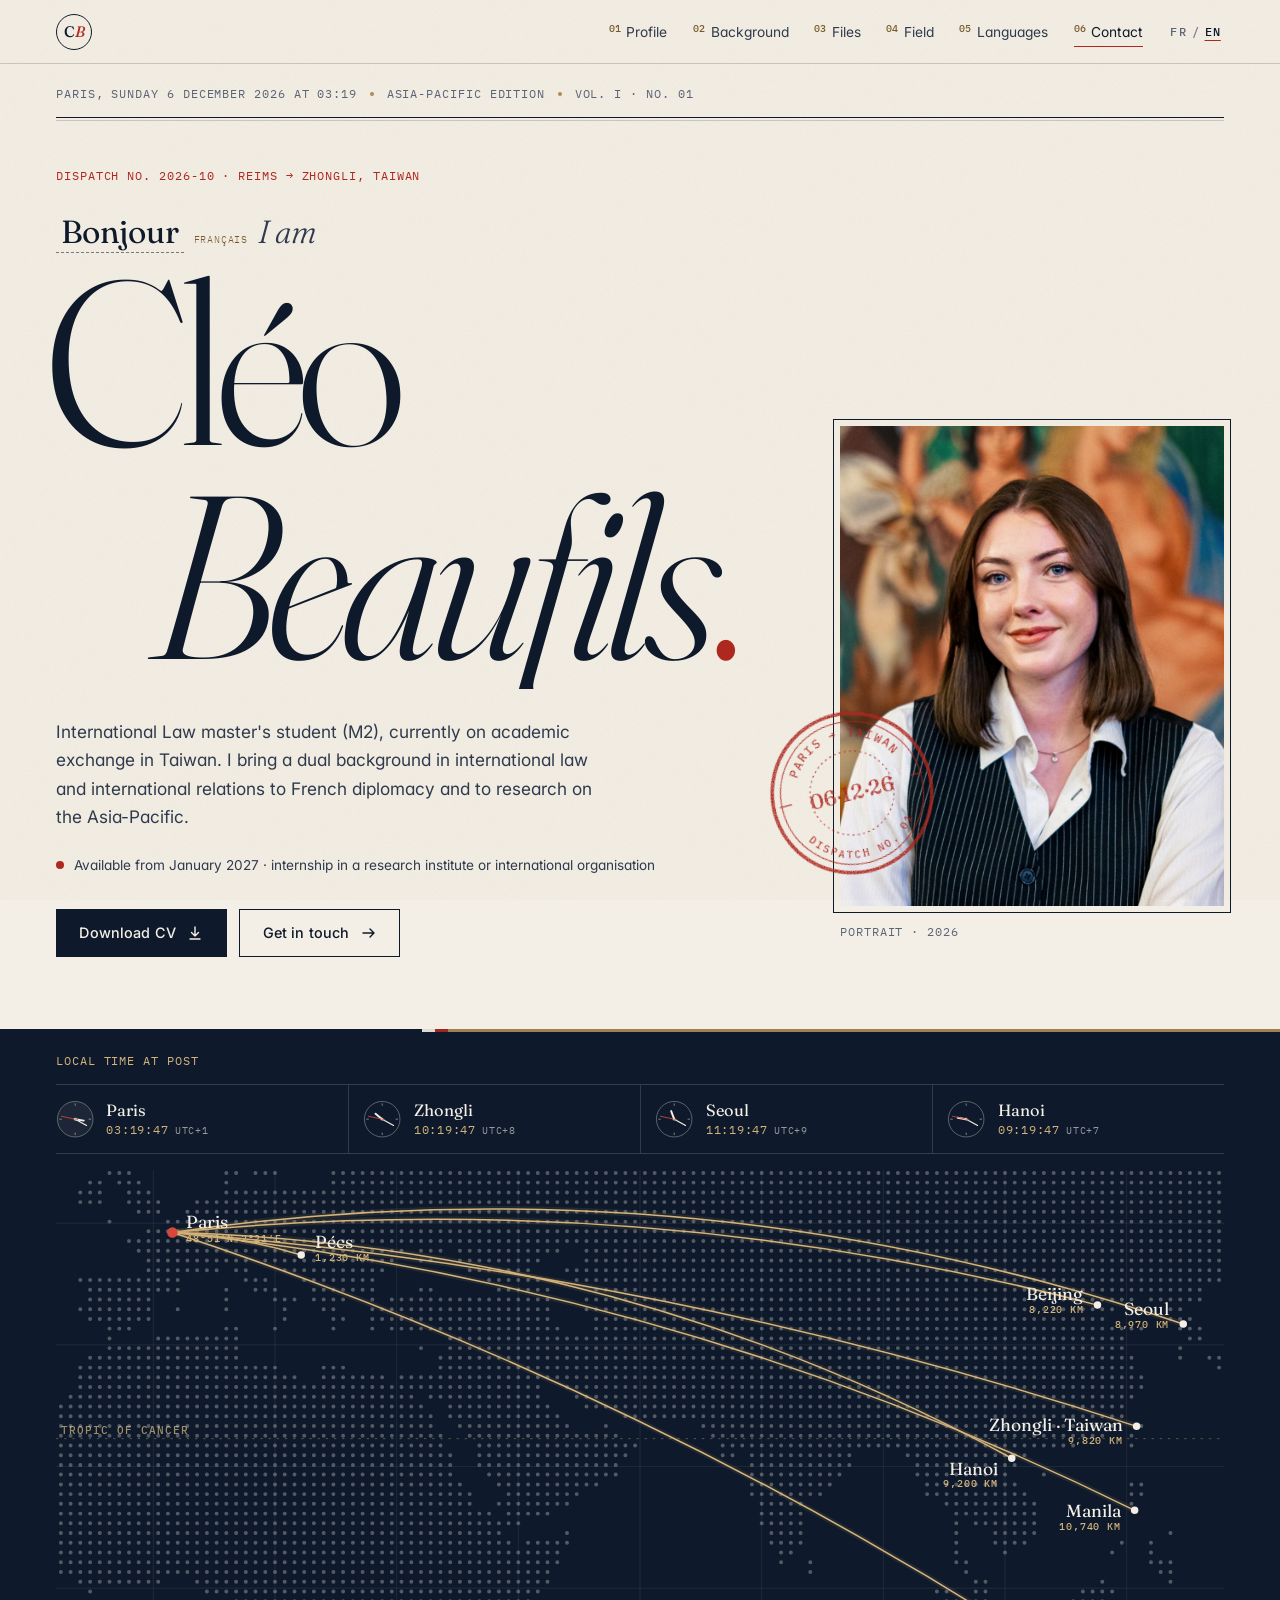
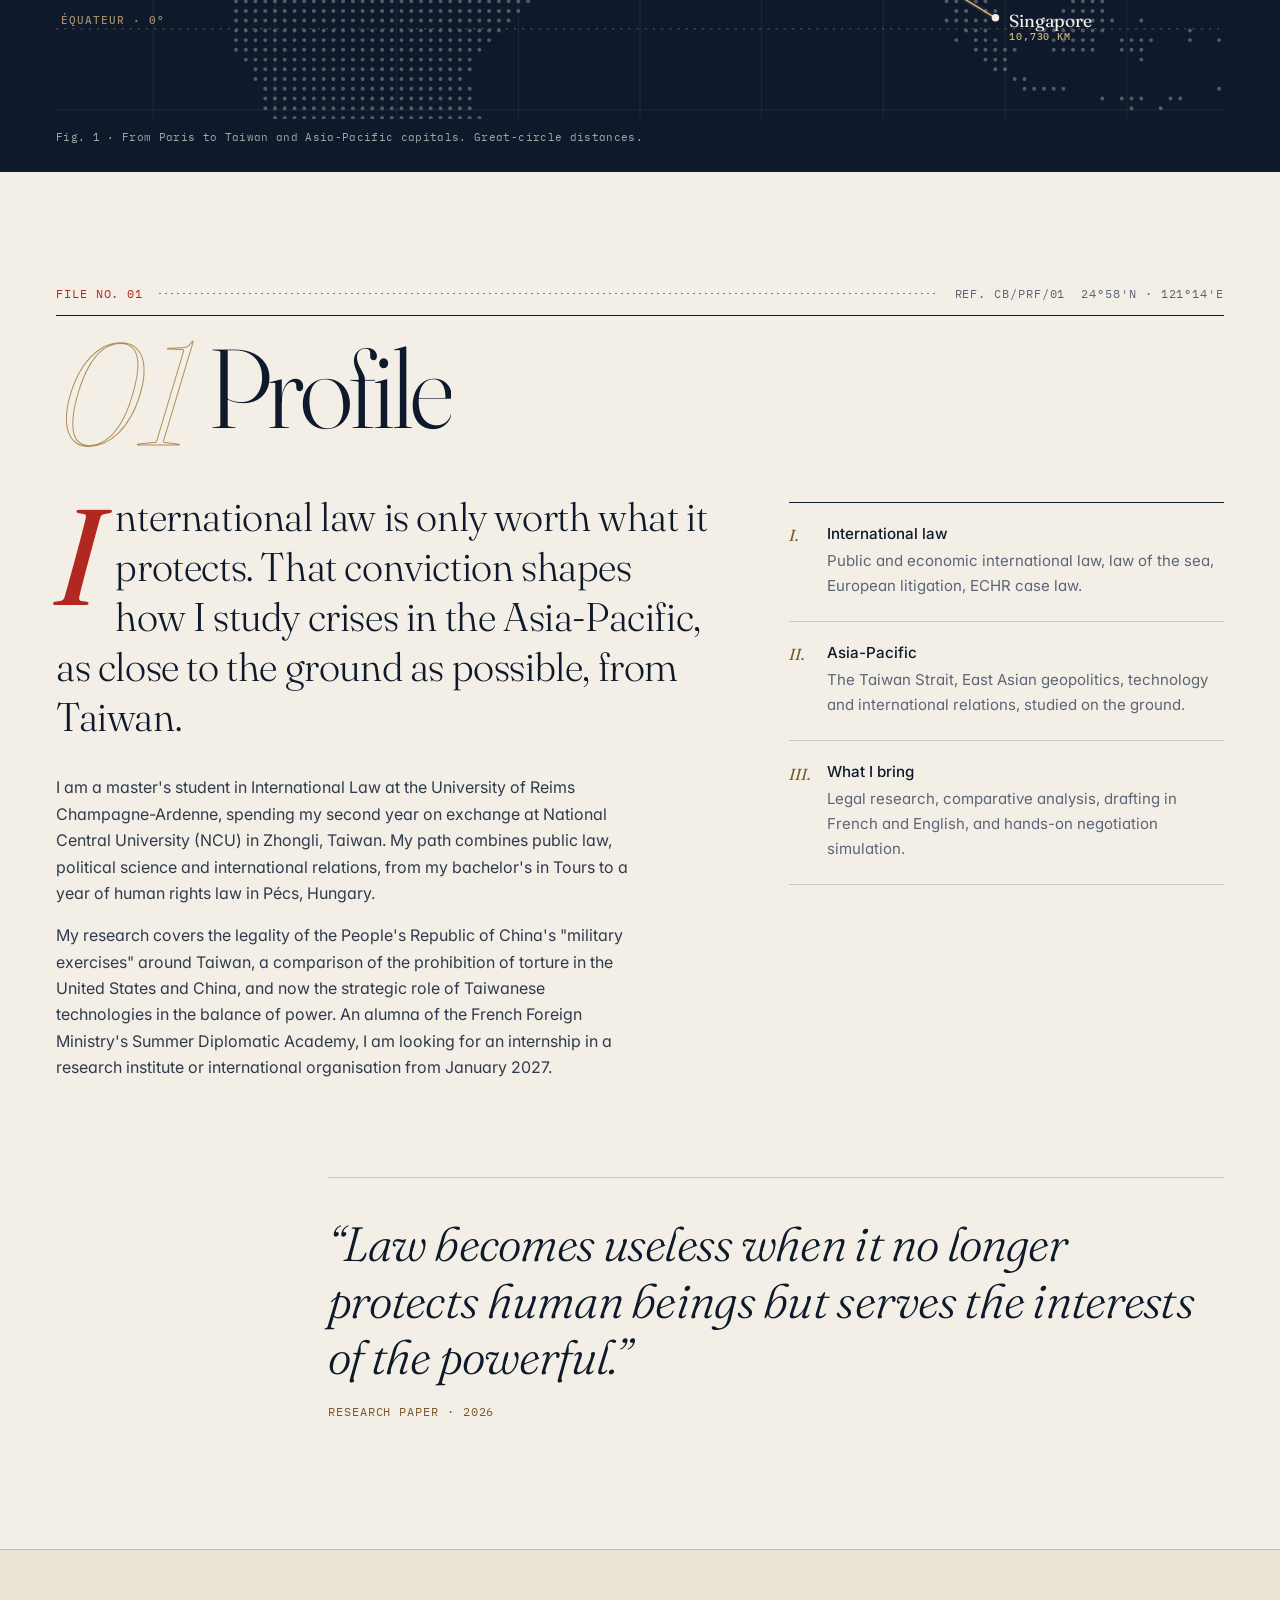
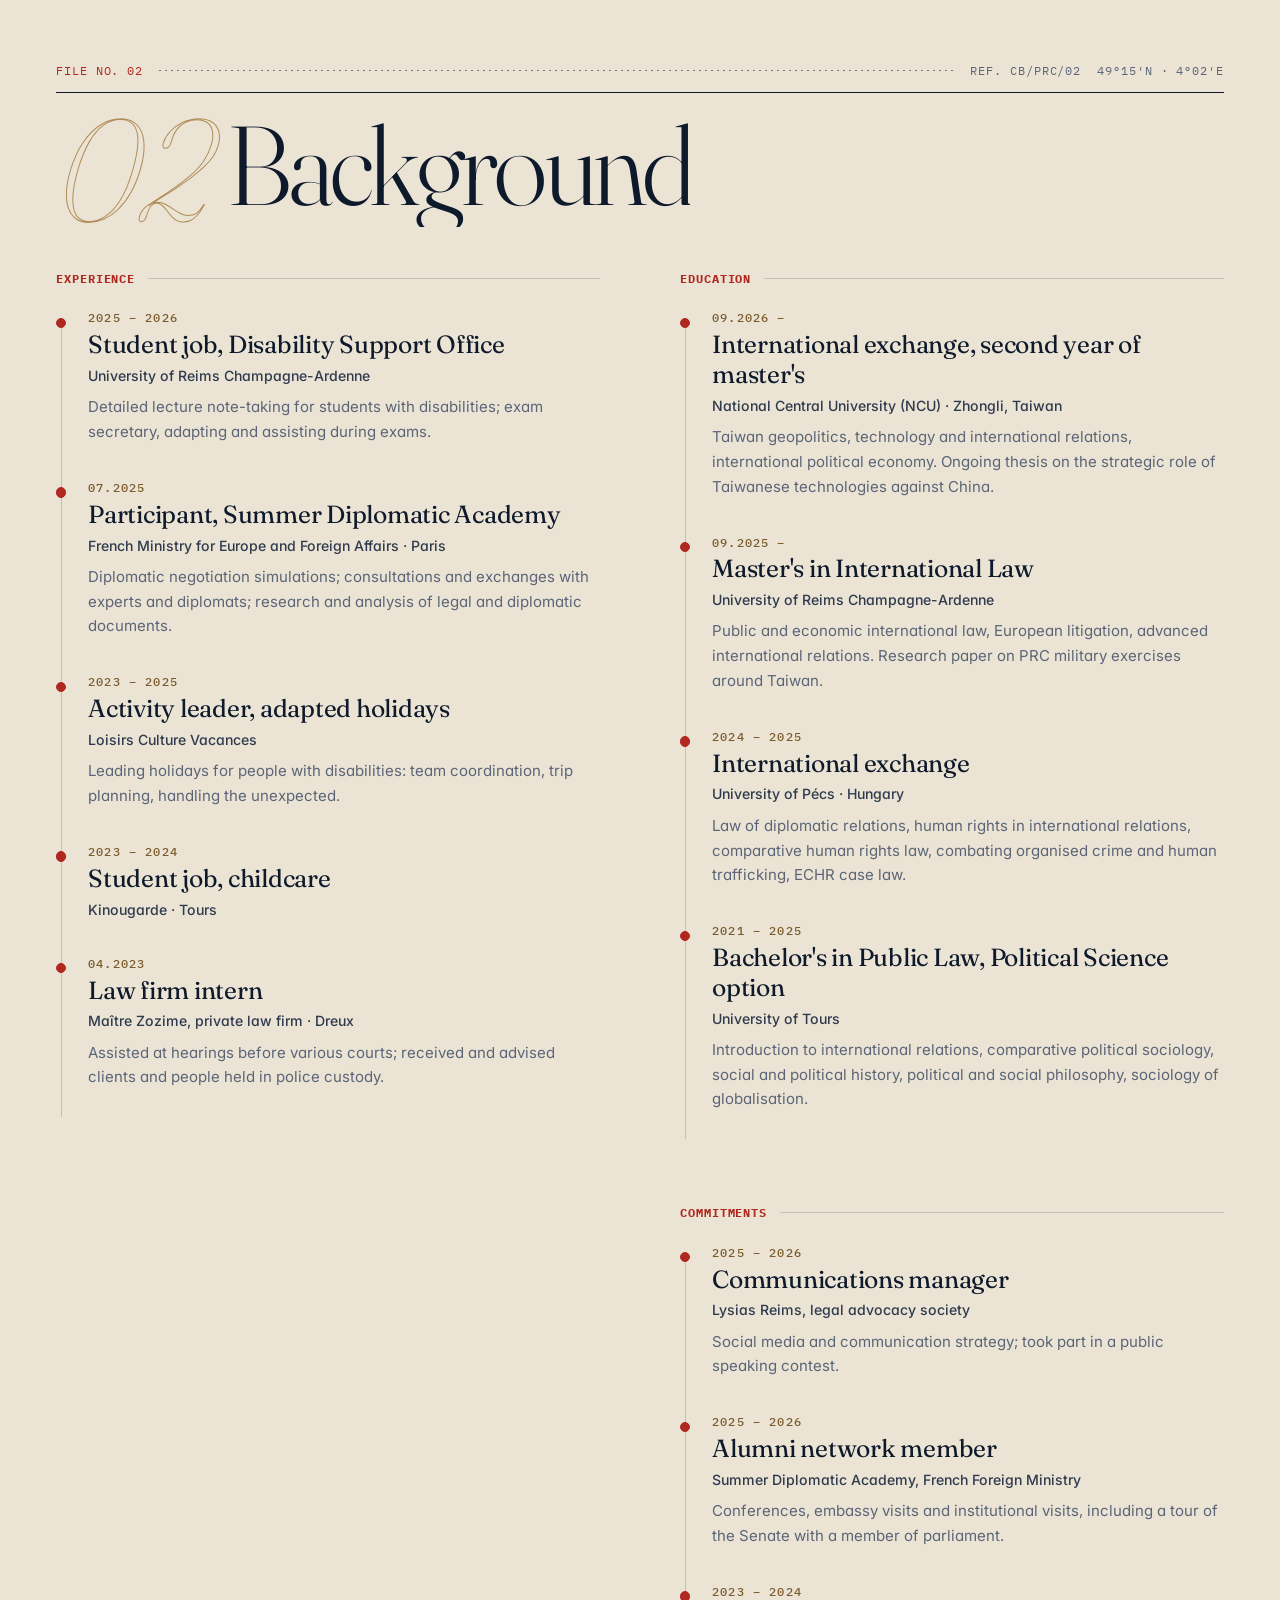
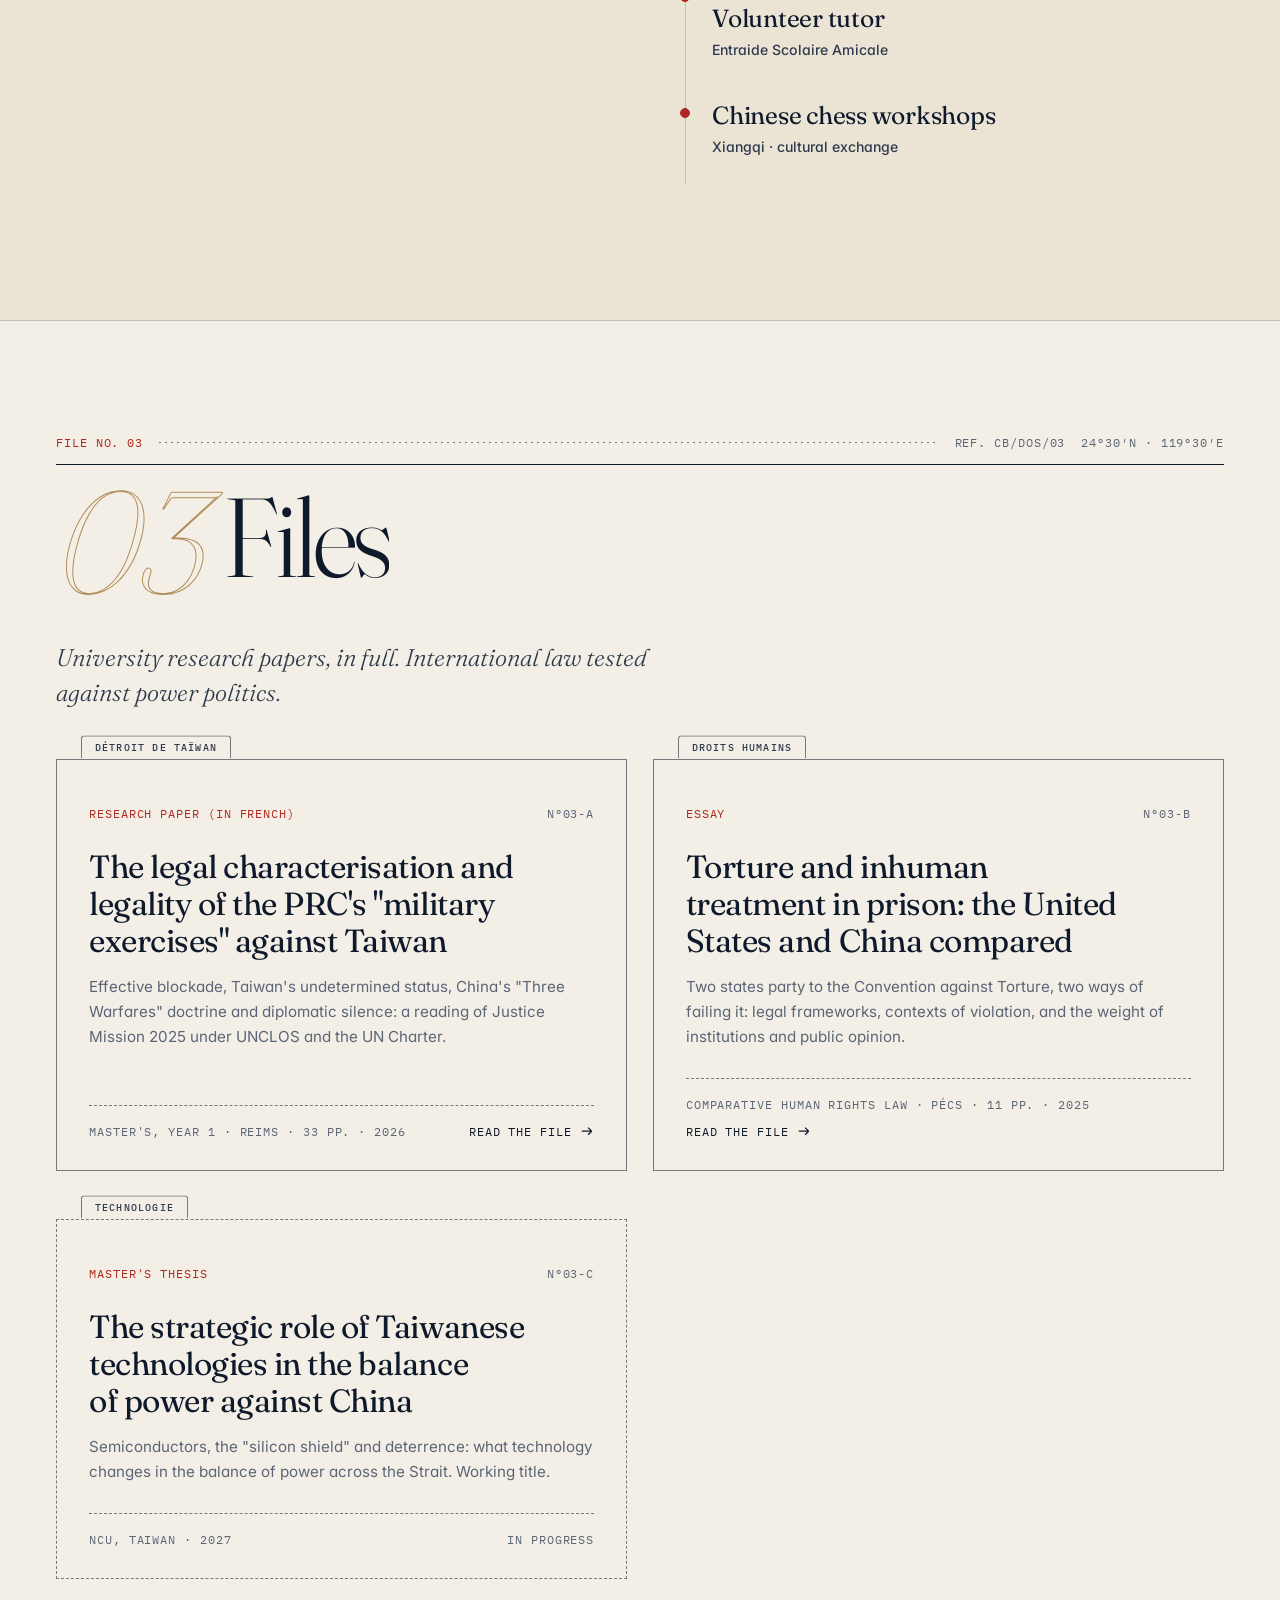
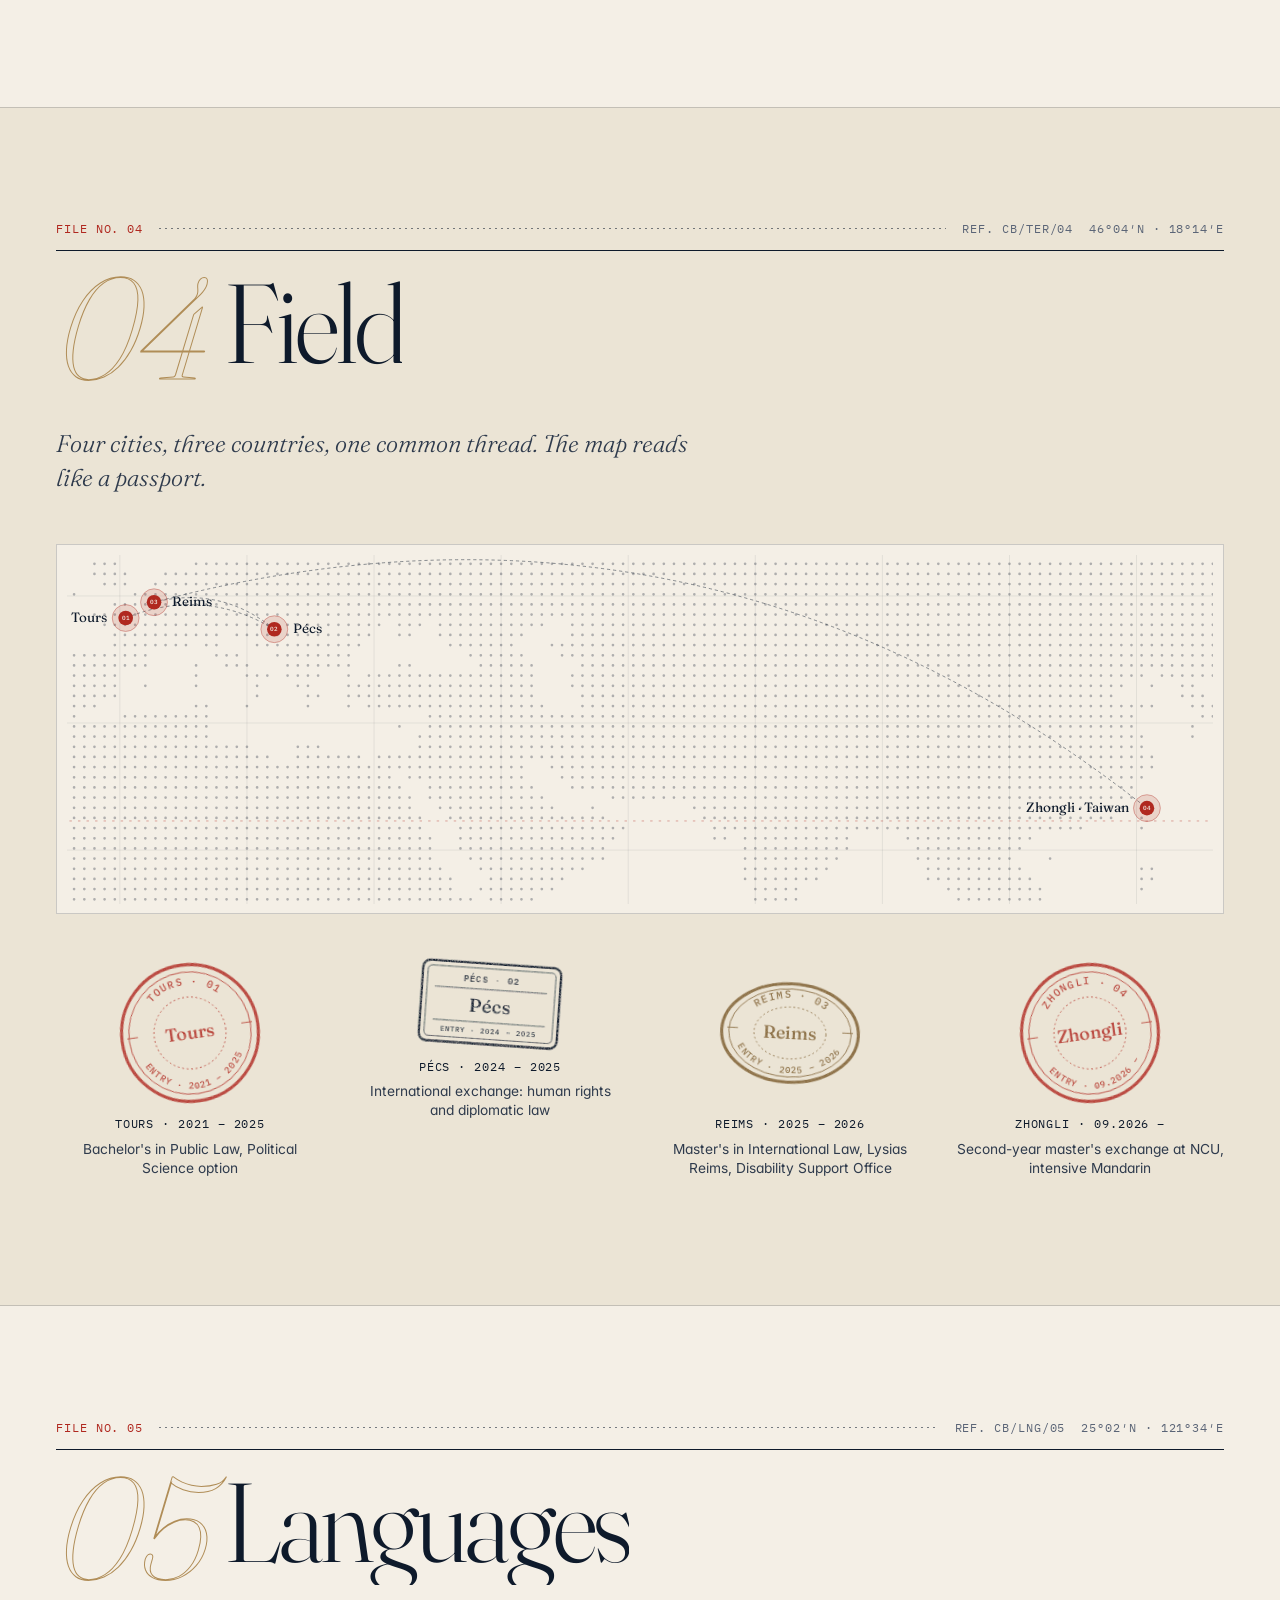
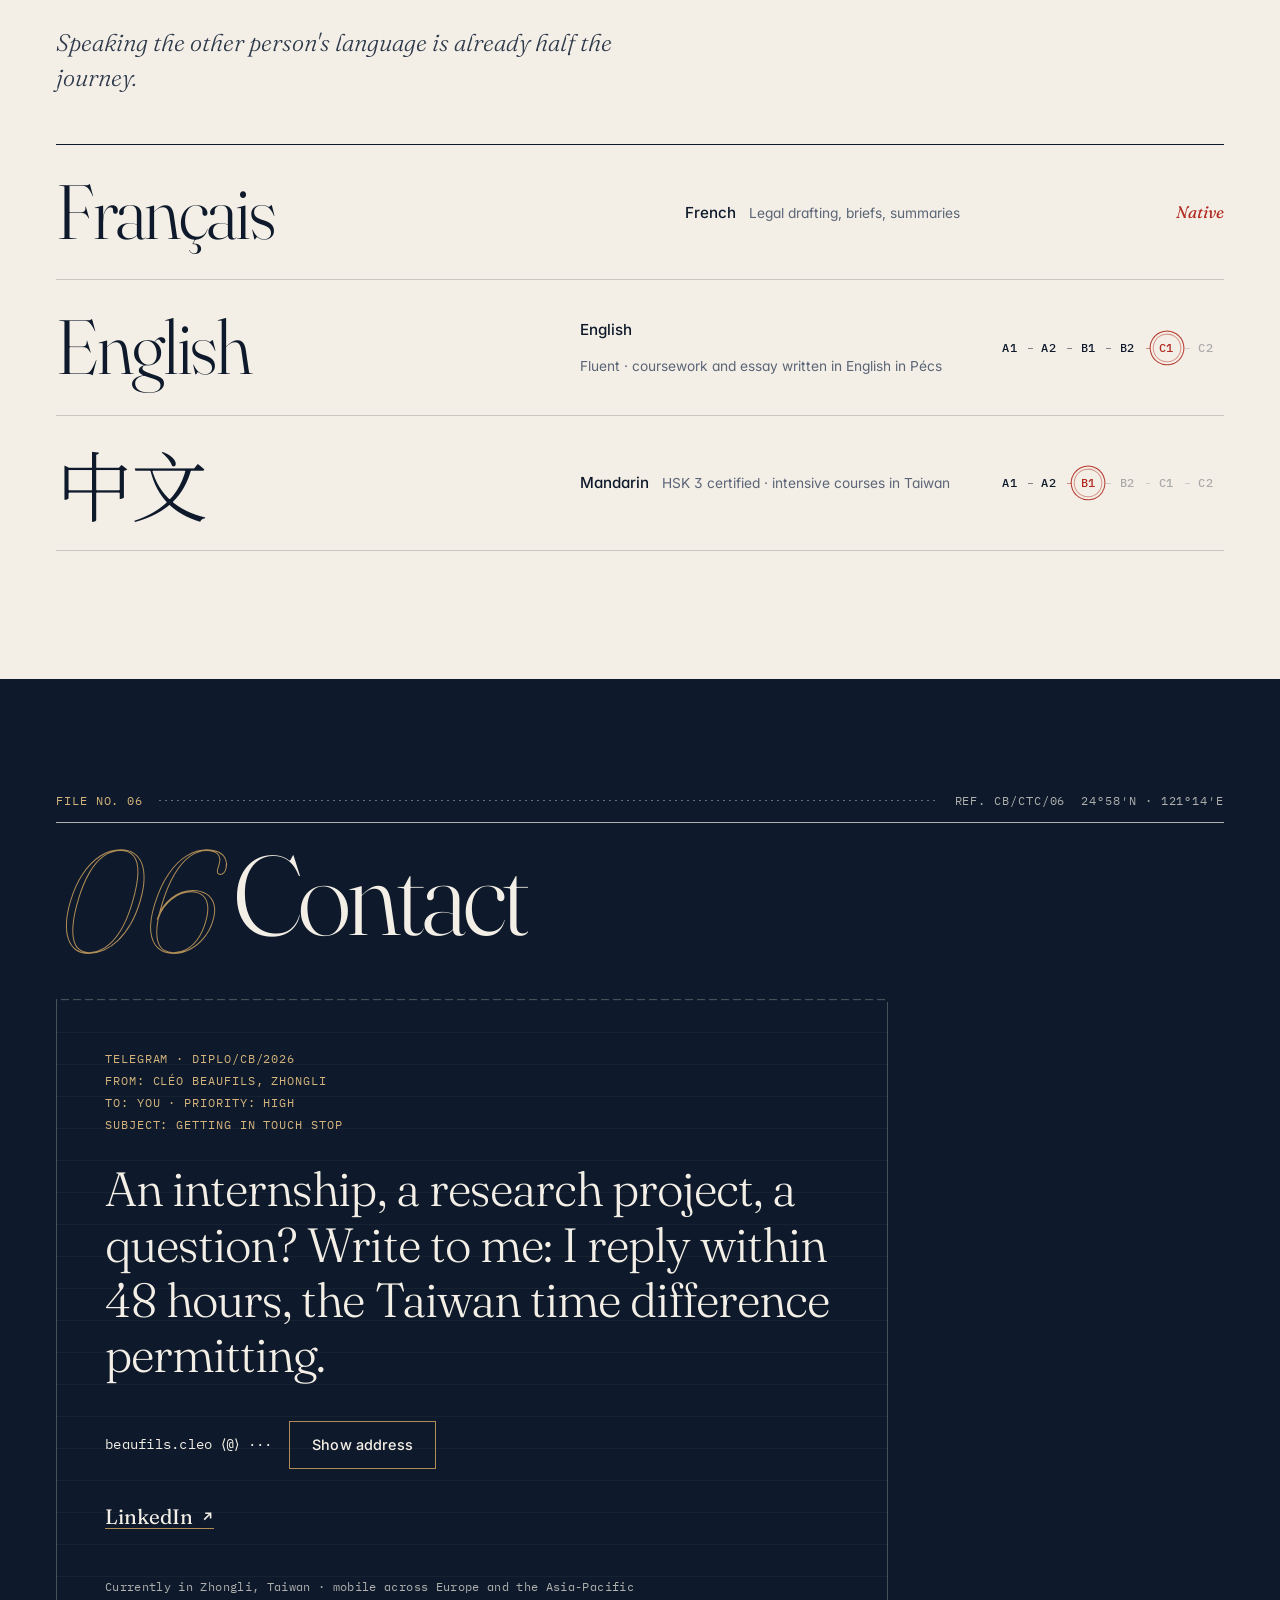
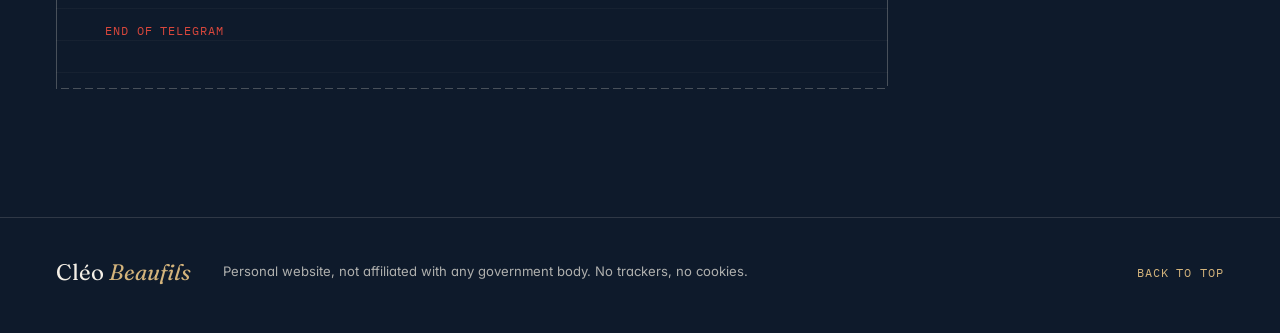
==== commit b202d7b4: "Real profile: Taiwan, international law, research papers Replace the placeholder Southeast Asia cont" ====
--- a/index.html
+++ b/index.html
@@ -3,8 +3,8 @@
 <head>
   <meta charset="utf-8">
   <meta name="viewport" content="width=device-width, initial-scale=1, viewport-fit=cover">
-  <title>Cléo Beaufils · Diplomatie &amp; Asie du Sud-Est</title>
-  <meta name="description" content="Portfolio de Cléo Beaufils : relations internationales, diplomatie française et Asie du Sud-Est.">
+  <title>Cléo Beaufils · Droit international &amp; Asie-Pacifique</title>
+  <meta name="description" content="Portfolio de Cléo Beaufils, étudiante en Master 2 de droit international en mobilité à Taïwan : parcours, travaux de recherche et contact.">
   <meta name="theme-color" content="#0E1A2B">
   <meta name="color-scheme" content="light">
   <meta name="robots" content="index, follow">
@@ -12,20 +12,20 @@
   <!-- Open Graph / LinkedIn / e-mail previews. Absolute URLs: update if the domain changes (see README). -->
   <meta property="og:type" content="profile">
   <meta property="og:site_name" content="Cléo Beaufils">
-  <meta property="og:title" content="Cléo Beaufils · Diplomatie &amp; Asie du Sud-Est">
-  <meta property="og:description" content="Relations internationales, diplomatie française, Asie du Sud-Est. Portfolio, parcours et notes d'analyse.">
+  <meta property="og:title" content="Cléo Beaufils · Droit international &amp; Asie-Pacifique">
+  <meta property="og:description" content="Master 2 de droit international, en mobilité à Taïwan. Parcours, travaux de recherche sur le détroit de Taïwan et les droits humains, contact.">
   <meta property="og:url" content="https://yannickdurindel.github.io/cleoportfolio/">
   <meta property="og:image" content="https://yannickdurindel.github.io/cleoportfolio/assets/img/og.jpg">
   <meta property="og:image:width" content="1200">
   <meta property="og:image:height" content="630">
-  <meta property="og:image:alt" content="Cléo Beaufils : carte reliant Paris aux capitales d'Asie du Sud-Est">
+  <meta property="og:image:alt" content="Cléo Beaufils : carte reliant Paris à Taïwan et aux capitales d'Asie-Pacifique">
   <meta property="og:locale" content="fr_FR">
   <meta property="og:locale:alternate" content="en_GB">
   <meta property="profile:first_name" content="Cléo">
   <meta property="profile:last_name" content="Beaufils">
   <meta name="twitter:card" content="summary_large_image">
-  <meta name="twitter:title" content="Cléo Beaufils · Diplomatie &amp; Asie du Sud-Est">
-  <meta name="twitter:description" content="Relations internationales, diplomatie française, Asie du Sud-Est.">
+  <meta name="twitter:title" content="Cléo Beaufils · Droit international &amp; Asie-Pacifique">
+  <meta name="twitter:description" content="Droit international, relations internationales, Taïwan et Asie-Pacifique.">
   <meta name="twitter:image" content="https://yannickdurindel.github.io/cleoportfolio/assets/img/og.jpg">
   <link rel="canonical" href="https://yannickdurindel.github.io/cleoportfolio/">
 
@@ -38,8 +38,8 @@
   <link rel="preconnect" href="https://fonts.gstatic.com" crossorigin>
   <link rel="preload" as="style" href="https://fonts.googleapis.com/css2?family=Fraunces:ital,opsz,wght@0,9..144,300..600;1,9..144,300..600&family=Inter:wght@300;400;500;600&family=IBM+Plex+Mono:wght@400;500&display=swap" onload="this.onload=null;this.rel='stylesheet'">
   <noscript><link rel="stylesheet" href="https://fonts.googleapis.com/css2?family=Fraunces:ital,opsz,wght@0,9..144,300..600;1,9..144,300..600&family=Inter:wght@300;400;500;600&family=IBM+Plex+Mono:wght@400;500&display=swap"></noscript>
-  <link rel="preload" as="style" href="https://fonts.googleapis.com/css2?family=Noto+Serif+Thai:wght@400&family=Noto+Serif+Khmer:wght@400&display=swap&text=%E0%B8%94%E0%B8%97%E0%B8%A0%E0%B8%A2%E0%B8%A7%E0%B8%A9%E0%B8%AA%E0%B8%B1%E0%B8%B2%E0%B8%B5%E0%B9%84%E1%9E%81%E1%9E%87%E1%9E%94%E1%9E%97%E1%9E%98%E1%9E%9A%E1%9E%9F%E1%9E%B6%E1%9E%BD%E1%9F%82%E1%9F%86%E1%9F%92" onload="this.onload=null;this.rel='stylesheet'">
-  <noscript><link rel="stylesheet" href="https://fonts.googleapis.com/css2?family=Noto+Serif+Thai:wght@400&family=Noto+Serif+Khmer:wght@400&display=swap&text=%E0%B8%94%E0%B8%97%E0%B8%A0%E0%B8%A2%E0%B8%A7%E0%B8%A9%E0%B8%AA%E0%B8%B1%E0%B8%B2%E0%B8%B5%E0%B9%84%E1%9E%81%E1%9E%87%E1%9E%94%E1%9E%97%E1%9E%98%E1%9E%9A%E1%9E%9F%E1%9E%B6%E1%9E%BD%E1%9F%82%E1%9F%86%E1%9F%92"></noscript>
+  <link rel="preload" as="style" href="https://fonts.googleapis.com/css2?family=Noto+Serif+TC:wght@300;400&display=swap&text=%E4%BD%A0%E5%A5%BD%E4%B8%AD%E6%96%87" onload="this.onload=null;this.rel='stylesheet'">
+  <noscript><link rel="stylesheet" href="https://fonts.googleapis.com/css2?family=Noto+Serif+TC:wght@300;400&display=swap&text=%E4%BD%A0%E5%A5%BD%E4%B8%AD%E6%96%87"></noscript>
   <link rel="preload" href="content.json" as="fetch" crossorigin>
   <link rel="stylesheet" href="assets/css/style.css">
   <script>document.documentElement.classList.replace('no-js','js');</script>
@@ -95,7 +95,7 @@
         <div class="dateline mono">
           <span data-dateline>Paris</span>
           <span class="dateline__sep" aria-hidden="true"></span>
-          <span data-t="meta.edition">Édition Asie du Sud-Est</span>
+          <span data-t="meta.edition">Édition Asie-Pacifique</span>
           <span class="dateline__sep" aria-hidden="true"></span>
           <span data-t="meta.volume">Vol. I · N°01</span>
         </div>
@@ -151,7 +151,7 @@
     <!-- ───────────── 01 PROFIL ───────────── -->
     <section class="section" id="profil" aria-labelledby="h-profil">
       <div class="wrap">
-        <header class="shead" data-n="01" data-key="profil" data-coords="48°51′N · 2°21′E"></header>
+        <header class="shead" data-n="01" data-key="profil" data-coords="24°58′N · 121°14′E"></header>
         <div class="profil">
           <div class="profil__main">
             <p class="lead" data-t="profil.lead" data-reveal></p>
@@ -171,7 +171,7 @@
     <!-- ───────────── 02 PARCOURS ───────────── -->
     <section class="section section--alt" id="parcours" aria-labelledby="h-parcours">
       <div class="wrap">
-        <header class="shead" data-n="02" data-key="parcours" data-coords="21°01′N · 105°50′E"></header>
+        <header class="shead" data-n="02" data-key="parcours" data-coords="49°15′N · 4°02′E"></header>
         <div class="timeline">
           <div class="timeline__col">
             <h3 class="timeline__h mono" data-t="ui.experience"></h3>
@@ -180,6 +180,8 @@
           <div class="timeline__col">
             <h3 class="timeline__h mono" data-t="ui.education"></h3>
             <ol class="tl" data-tl="education"></ol>
+            <h3 class="timeline__h timeline__h--next mono" data-t="ui.engagements"></h3>
+            <ol class="tl" data-tl="engagements"></ol>
           </div>
         </div>
       </div>
@@ -188,7 +190,7 @@
     <!-- ───────────── 03 DOSSIERS ───────────── -->
     <section class="section" id="dossiers" aria-labelledby="h-dossiers">
       <div class="wrap">
-        <header class="shead" data-n="03" data-key="dossiers" data-coords="13°45′N · 100°30′E"></header>
+        <header class="shead" data-n="03" data-key="dossiers" data-coords="24°30′N · 119°30′E"></header>
         <p class="intro" data-t="dossiers.intro" data-reveal></p>
         <ul class="files" data-files></ul>
       </div>
@@ -197,11 +199,11 @@
     <!-- ───────────── 04 TERRAIN ───────────── -->
     <section class="section section--alt" id="terrain" aria-labelledby="h-terrain">
       <div class="wrap">
-        <header class="shead" data-n="04" data-key="terrain" data-coords="11°33′N · 104°55′E"></header>
+        <header class="shead" data-n="04" data-key="terrain" data-coords="46°04′N · 18°14′E"></header>
         <p class="intro" data-t="terrain.intro" data-reveal></p>
         <div class="terrain">
           <figure class="map map--field" data-reveal>
-            <svg class="map__svg" data-field-map viewBox="672 196 320 262" role="img" aria-label="Carte des séjours"></svg>
+            <svg class="map__svg" data-field-map viewBox="40 22 940 286" role="img" aria-label="Carte des étapes du parcours"></svg>
           </figure>
           <ol class="stays" data-stays></ol>
         </div>
@@ -211,7 +213,7 @@
     <!-- ───────────── 05 LANGUES ───────────── -->
     <section class="section" id="langues" aria-labelledby="h-langues">
       <div class="wrap">
-        <header class="shead" data-n="05" data-key="langues" data-coords="1°21′N · 103°49′E"></header>
+        <header class="shead" data-n="05" data-key="langues" data-coords="25°02′N · 121°34′E"></header>
         <p class="intro" data-t="langues.intro" data-reveal></p>
         <ul class="langs" data-langs></ul>
       </div>
@@ -220,7 +222,7 @@
     <!-- ───────────── 06 CONTACT ───────────── -->
     <section class="section section--ink" id="contact" aria-labelledby="h-contact">
       <div class="wrap">
-        <header class="shead shead--ink" data-n="06" data-key="contact" data-coords="48°51′N · 2°21′E"></header>
+        <header class="shead shead--ink" data-n="06" data-key="contact" data-coords="24°58′N · 121°14′E"></header>
         <div class="telegram" data-reveal>
           <p class="telegram__head mono" data-telegram-head></p>
           <p class="telegram__lead" data-t="contact.lead"></p>
--- a/assets/css/style.css
+++ b/assets/css/style.css
@@ -21,8 +21,7 @@
   --serif: "Fraunces", "Iowan Old Style", "Palatino Linotype", Georgia, serif;
   --sans: "Inter", system-ui, -apple-system, "Segoe UI", Roboto, sans-serif;
   --mono: "IBM Plex Mono", ui-monospace, "SFMono-Regular", Menlo, monospace;
-  --script-th: "Noto Serif Thai", var(--serif);
-  --script-km: "Noto Serif Khmer", var(--serif);
+  --script-zh: "Noto Serif TC", "Noto Serif CJK TC", "PMingLiU", var(--serif);
 
   --gutter: 1.25rem;
   --wrap: 78rem;
@@ -219,8 +218,8 @@
 }
 .hello__track { display: block; }
 .hello__item { display: block; height: 1.3em; line-height: 1.3em; white-space: nowrap; }
-.hello__item[lang="th"] { font-family: var(--script-th); font-size: .92em; }
-.hello__item[lang="km"] { font-family: var(--script-km); font-size: .88em; }
+.hello__item[lang="zh-Hant"] { font-family: var(--script-zh); font-size: .9em; }
+.lng__native[lang="zh-Hant"] { font-family: var(--script-zh); }
 .hello__lang { font-style: normal; color: var(--brass-ink); font-size: .62rem; min-width: 8ch; }
 .hello__suffix { width: 100%; }
 
@@ -412,6 +411,7 @@
 .timeline { display: grid; gap: 3.5rem; }
 .timeline__h { color: var(--red); margin-bottom: 1.4rem; display: flex; align-items: center; gap: .8rem; }
 .timeline__h::after { content: ""; flex: 1; height: 1px; background: var(--rule); }
+.timeline__h--next { margin-top: 3.5rem; }
 .tl { position: relative; }
 .tl::before { content: ""; position: absolute; left: .3rem; top: .5rem; bottom: .5rem; width: 1px; background: var(--rule); }
 .tl::after {
@@ -460,6 +460,8 @@
 .file__foot { margin-top: auto; display: flex; flex-wrap: wrap; gap: .5rem 1rem; justify-content: space-between; align-items: center; padding-top: 1rem; border-top: 1px dashed var(--rule-strong); color: var(--ink-3); }
 .file__read { white-space: nowrap; display: inline-flex; align-items: center; gap: .5rem; color: var(--ink); }
 .file__read svg { width: .9rem; height: .9rem; fill: none; stroke: currentColor; stroke-width: 1.4; transition: transform .45s var(--ease); }
+.file__card--draft { border-style: dashed; }
+.file__card--draft:hover { transform: none; box-shadow: none; }
 .file__card:hover .file__read svg { transform: translateX(4px); }
 .file__classified {
   position: absolute; right: 1.2rem; top: 1.6rem; width: 5.2rem; opacity: 0; transform: rotate(8deg) scale(1.25);
@@ -481,8 +483,7 @@
 .stay__btn:hover .stay__stamp, .stay__btn:focus-visible .stay__stamp, .stay.is-on .stay__stamp { transform: rotate(0deg) scale(1.04) !important; }
 .stay__what { font-size: .86rem; color: var(--ink-2); line-height: 1.4; }
 @media (min-width: 62rem) {
-  .terrain { grid-template-columns: 1.35fr 1fr; align-items: start; gap: 3rem; }
-  .stays { grid-template-columns: 1fr 1fr; }
+  .stays { grid-template-columns: repeat(4, 1fr); gap: 3rem 2rem; }
 }
 
 /* stamps (shared) */
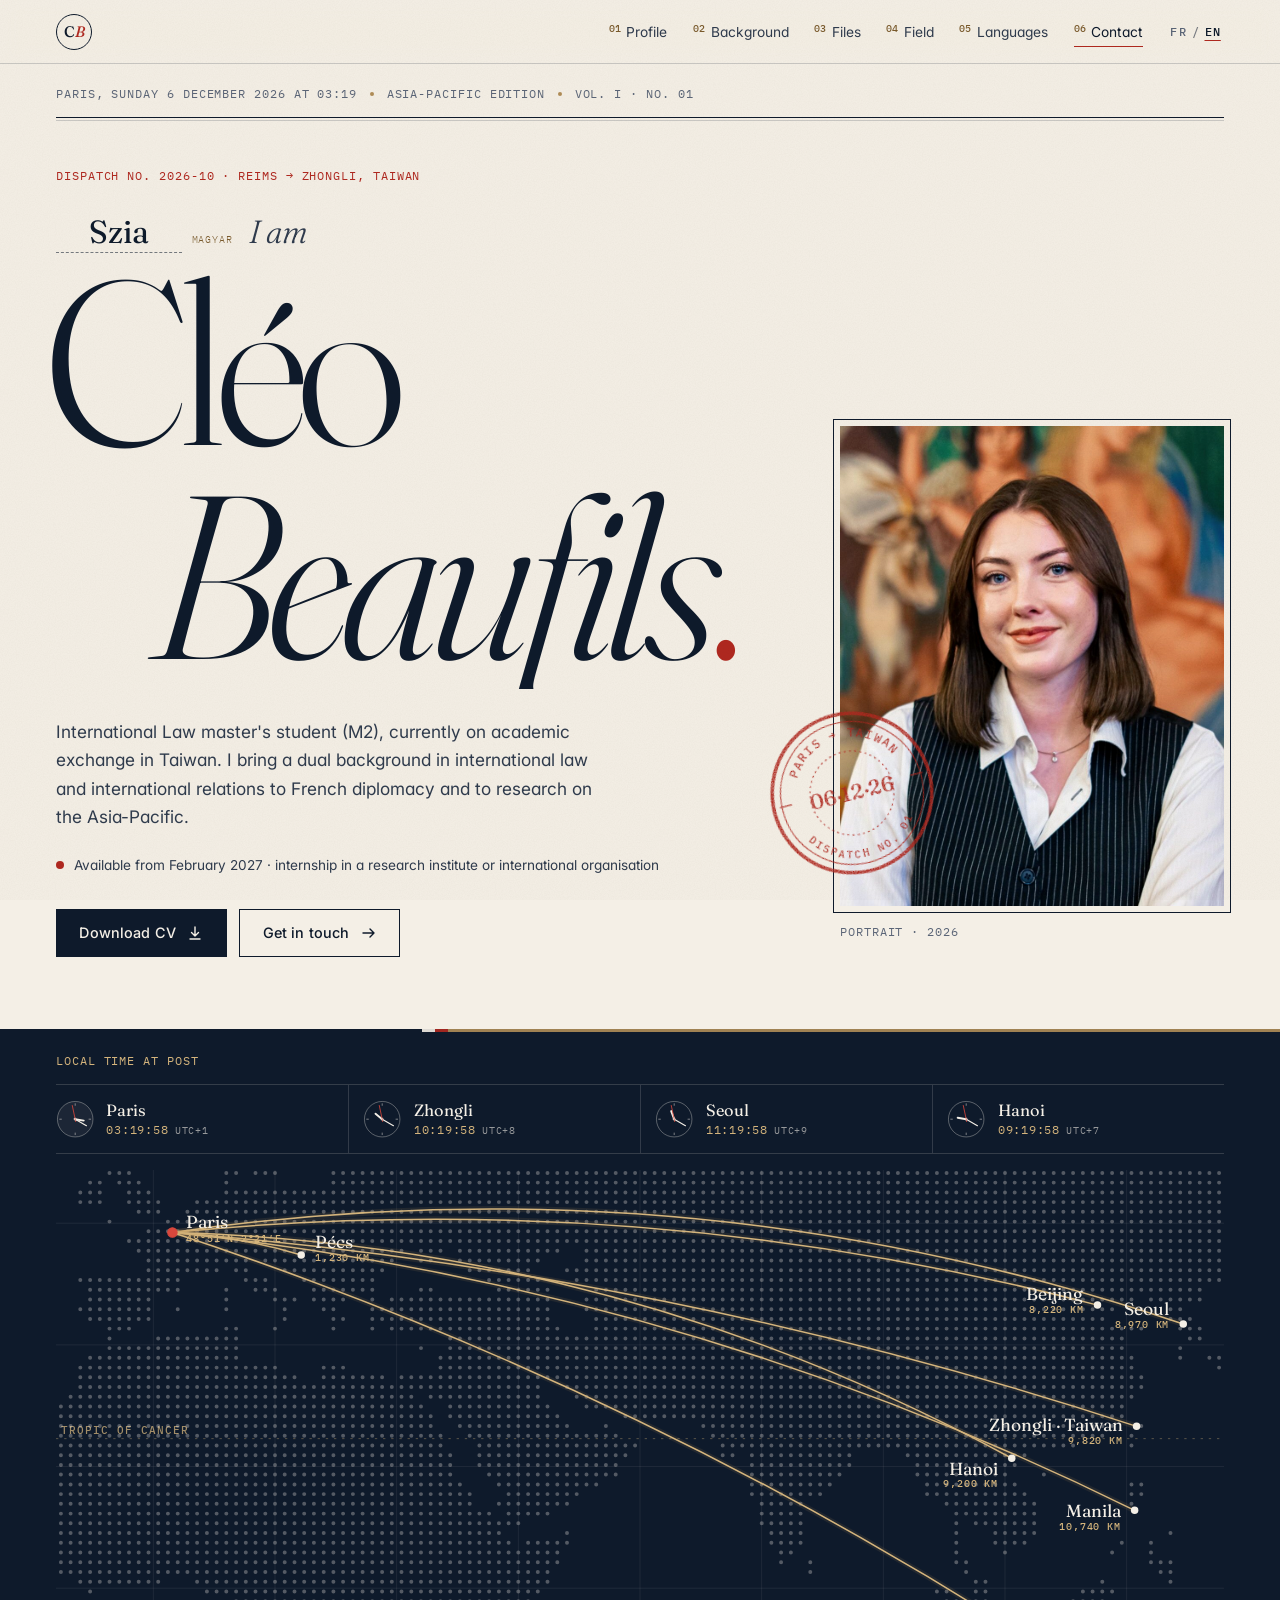
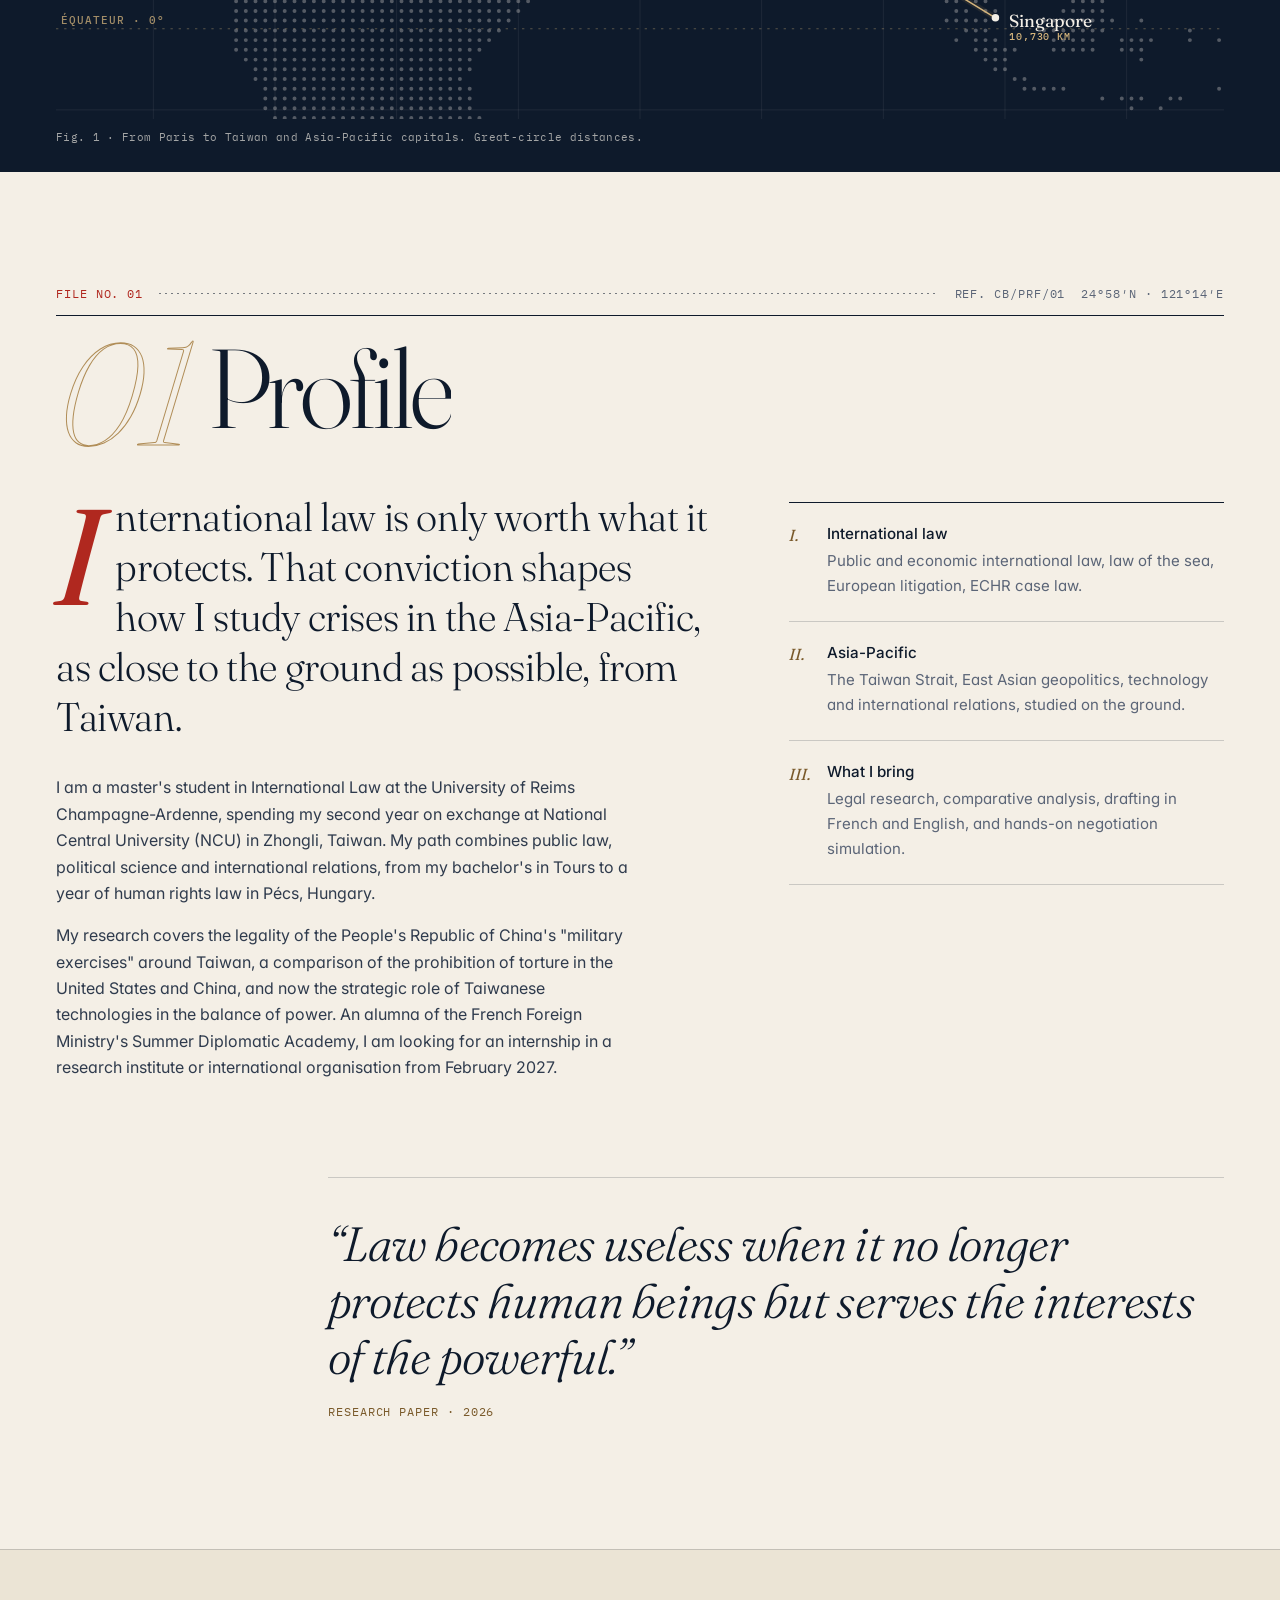
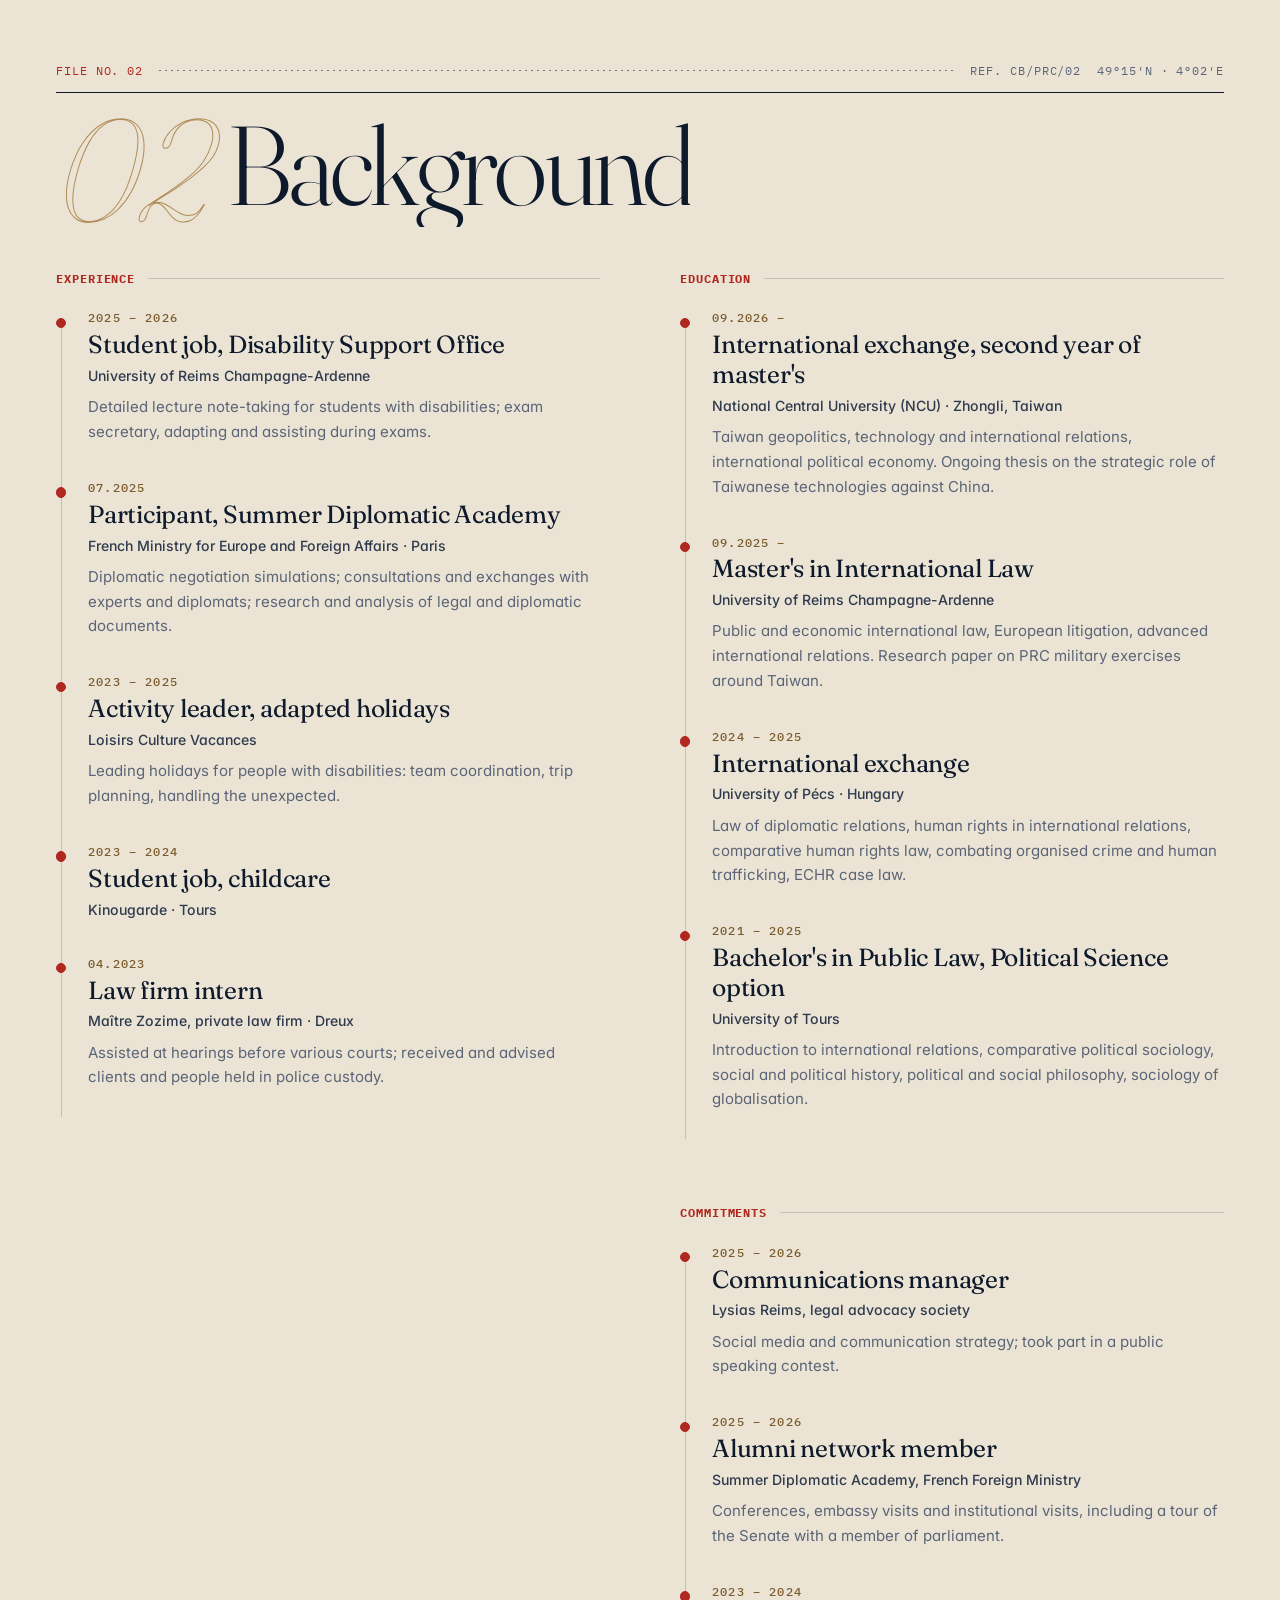
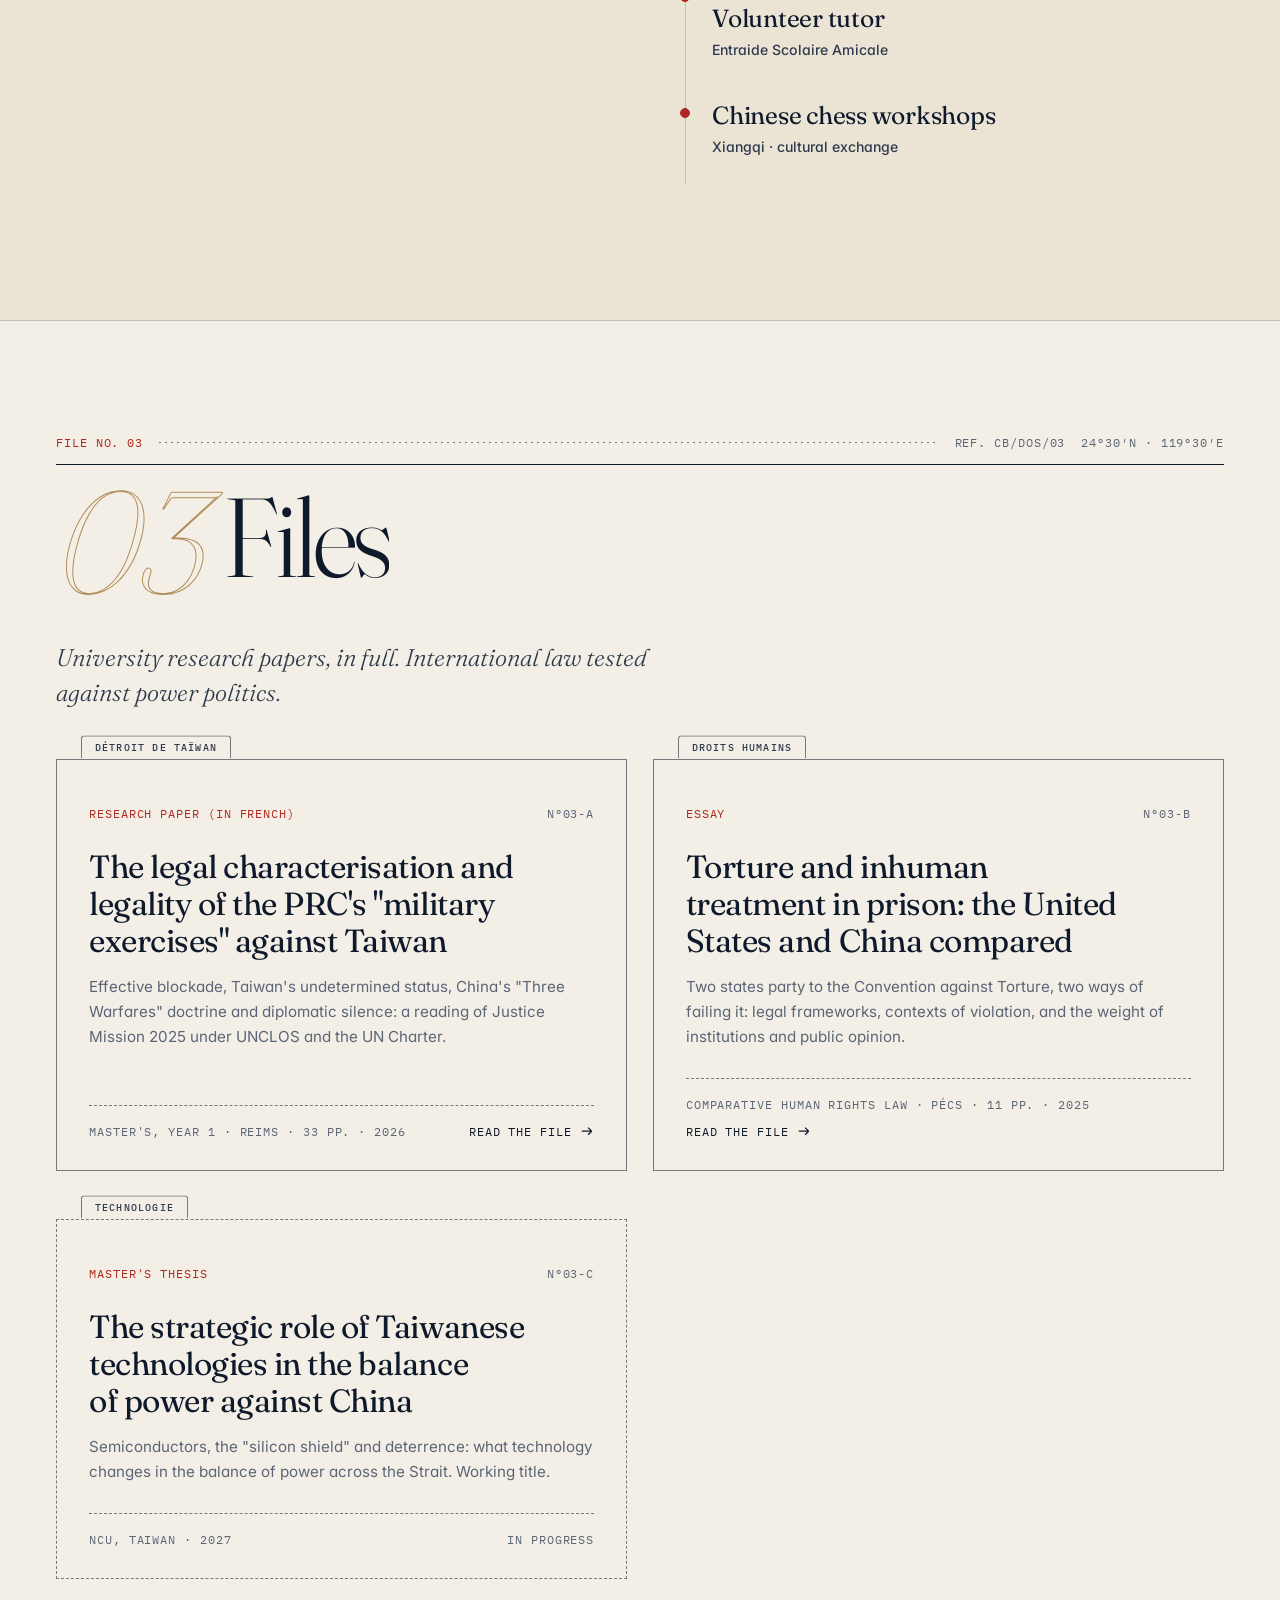
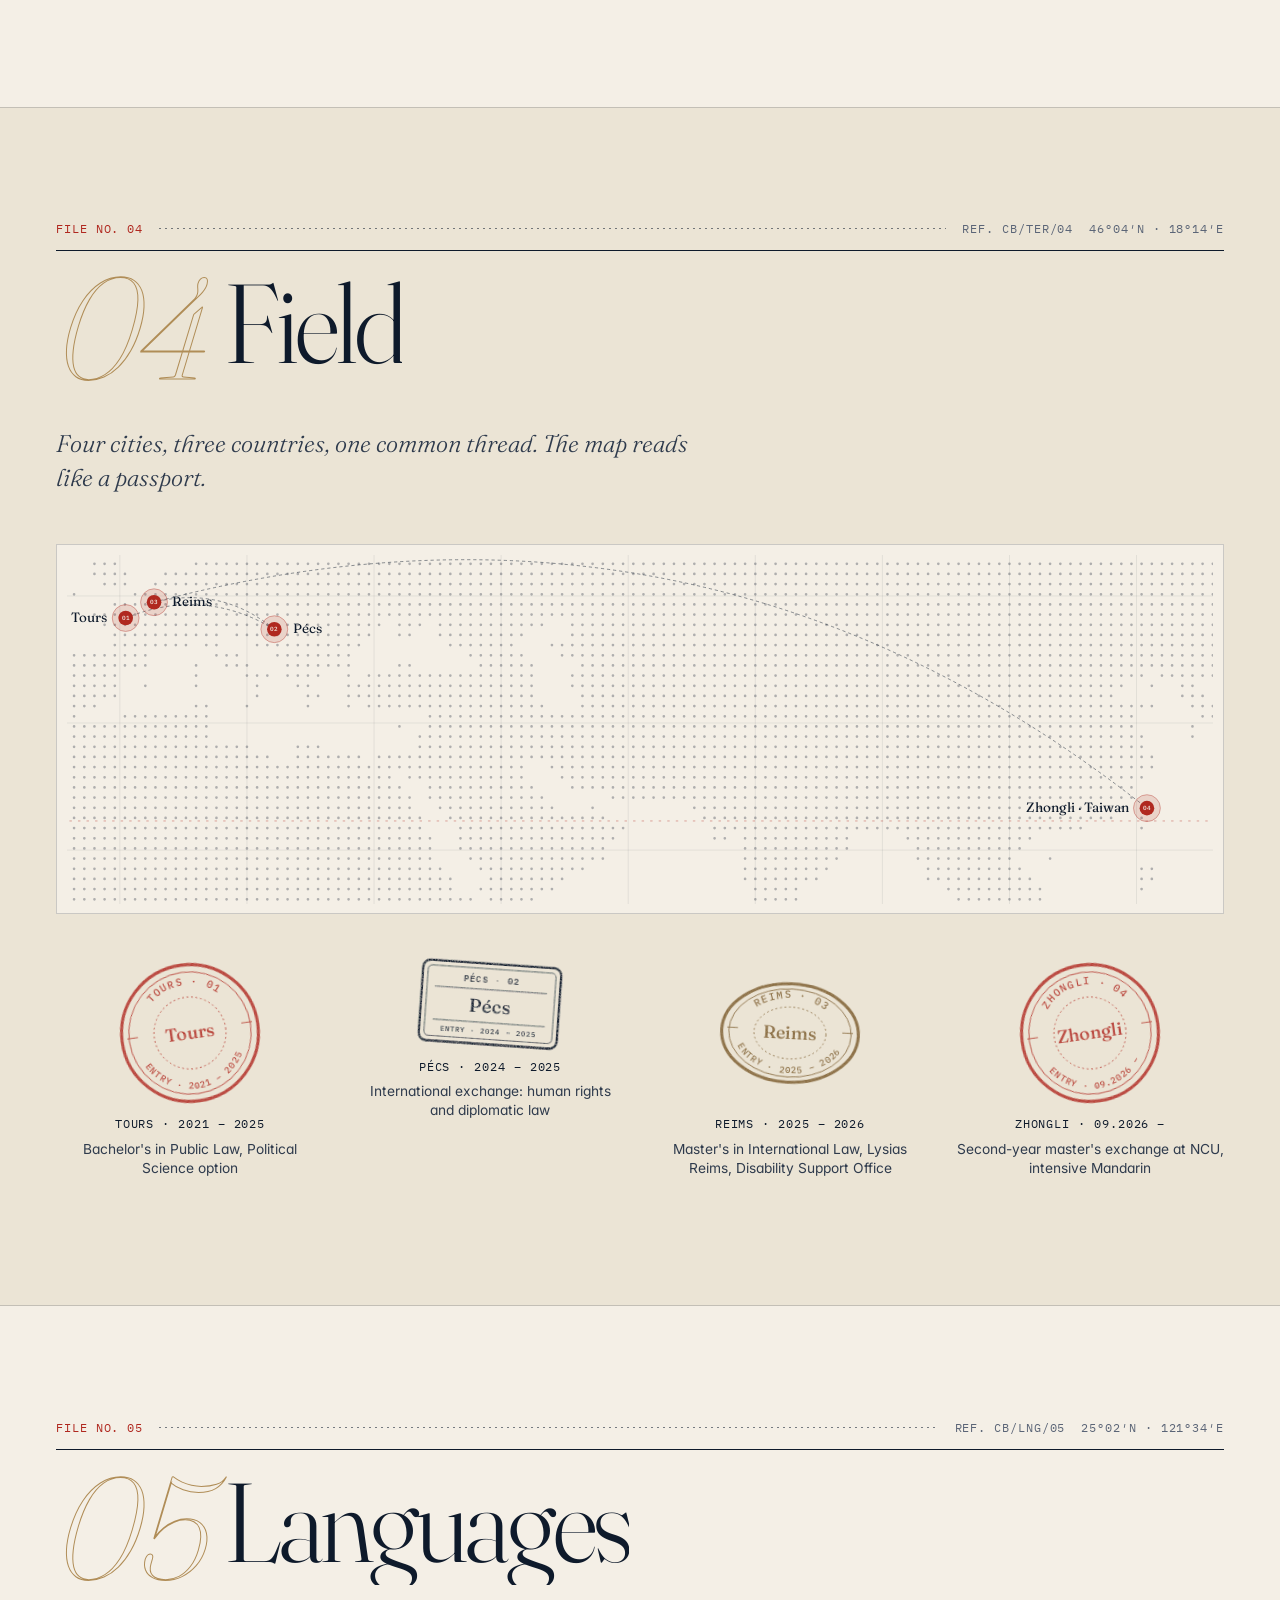
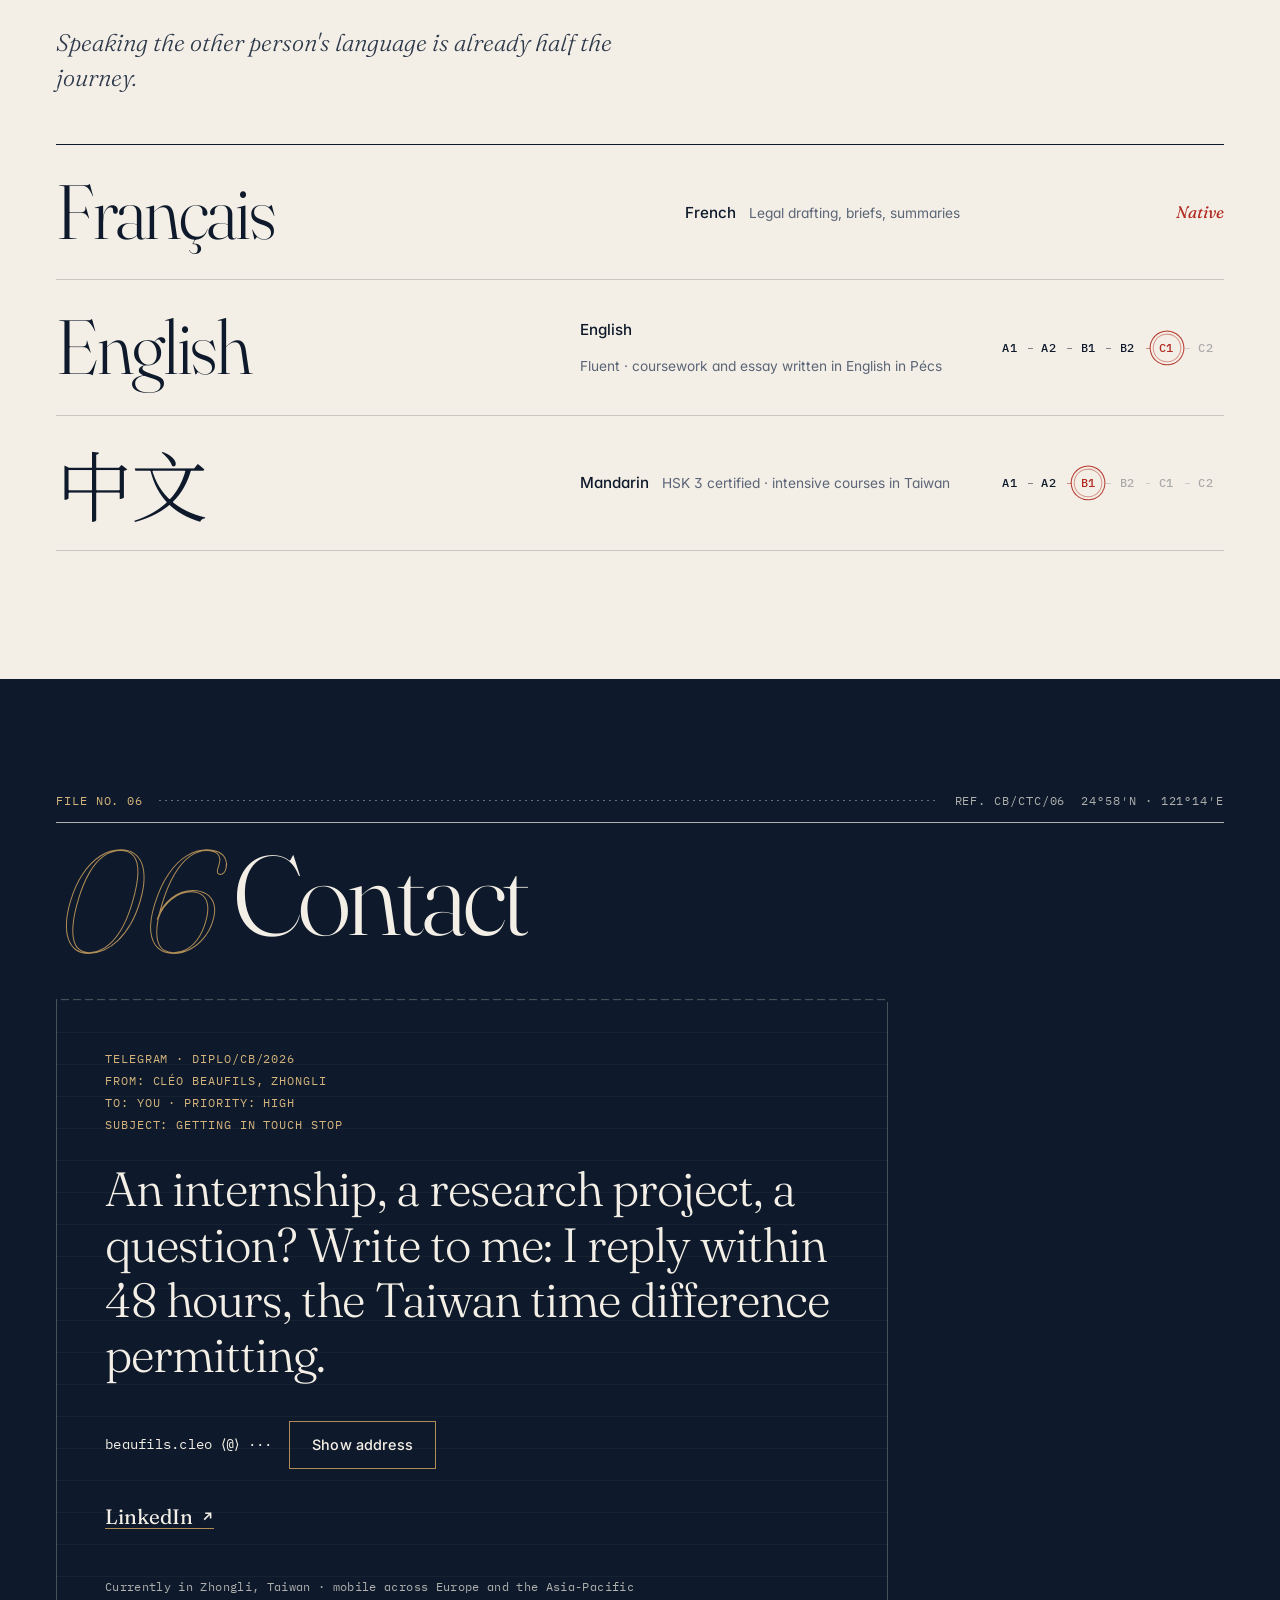
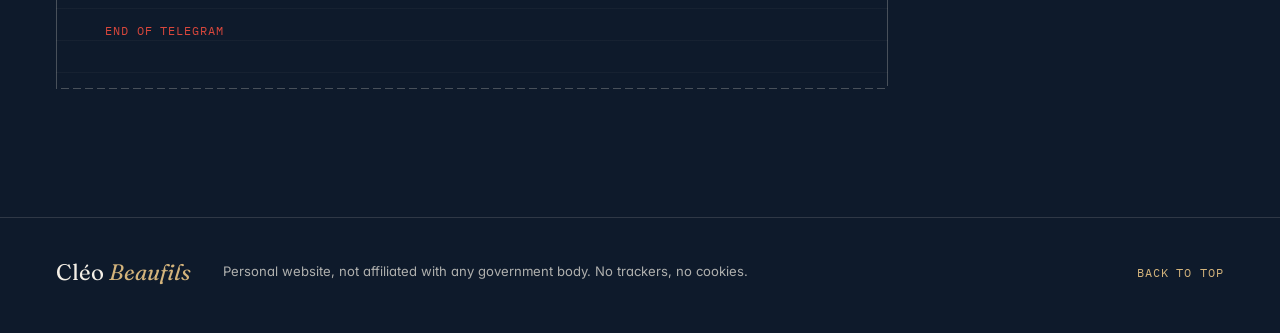
==== commit b6290f6f: "Available from February 2027, restore mémoire annex 2, cache-bust assets Co-Authored-By: Claude Opus" ====
--- a/index.html
+++ b/index.html
@@ -40,10 +40,10 @@
   <noscript><link rel="stylesheet" href="https://fonts.googleapis.com/css2?family=Fraunces:ital,opsz,wght@0,9..144,300..600;1,9..144,300..600&family=Inter:wght@300;400;500;600&family=IBM+Plex+Mono:wght@400;500&display=swap"></noscript>
   <link rel="preload" as="style" href="https://fonts.googleapis.com/css2?family=Noto+Serif+TC:wght@300;400&display=swap&text=%E4%BD%A0%E5%A5%BD%E4%B8%AD%E6%96%87" onload="this.onload=null;this.rel='stylesheet'">
   <noscript><link rel="stylesheet" href="https://fonts.googleapis.com/css2?family=Noto+Serif+TC:wght@300;400&display=swap&text=%E4%BD%A0%E5%A5%BD%E4%B8%AD%E6%96%87"></noscript>
-  <link rel="preload" href="content.json" as="fetch" crossorigin>
-  <link rel="stylesheet" href="assets/css/style.css">
+  <link rel="preload" href="content.json?v=20261030b" as="fetch" crossorigin>
+  <link rel="stylesheet" href="assets/css/style.css?v=20261030b">
   <script>document.documentElement.classList.replace('no-js','js');</script>
-  <script type="module" src="assets/js/main.js"></script>
+  <script type="module" src="assets/js/main.js?v=20261030b"></script>
 </head>
 <body>
   <a class="skip" href="#main" data-t="ui.skip">Aller au contenu</a>
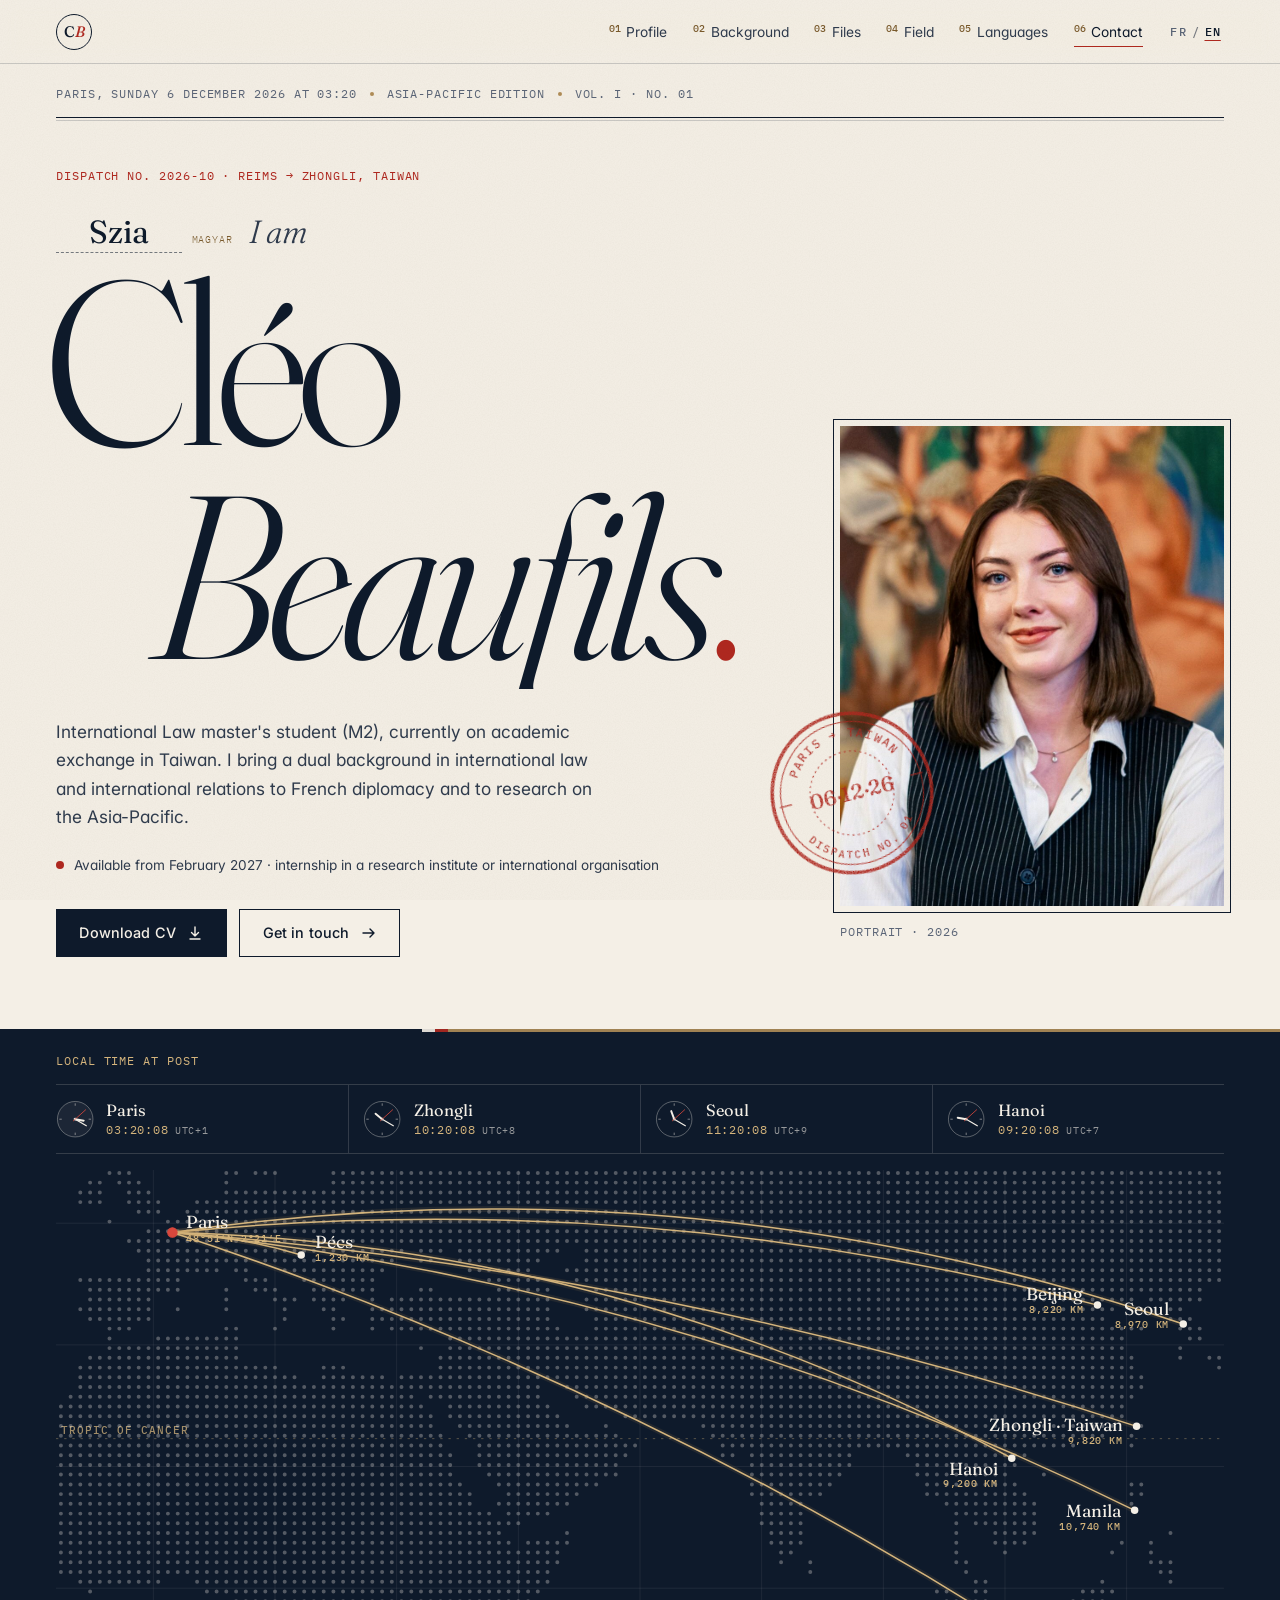
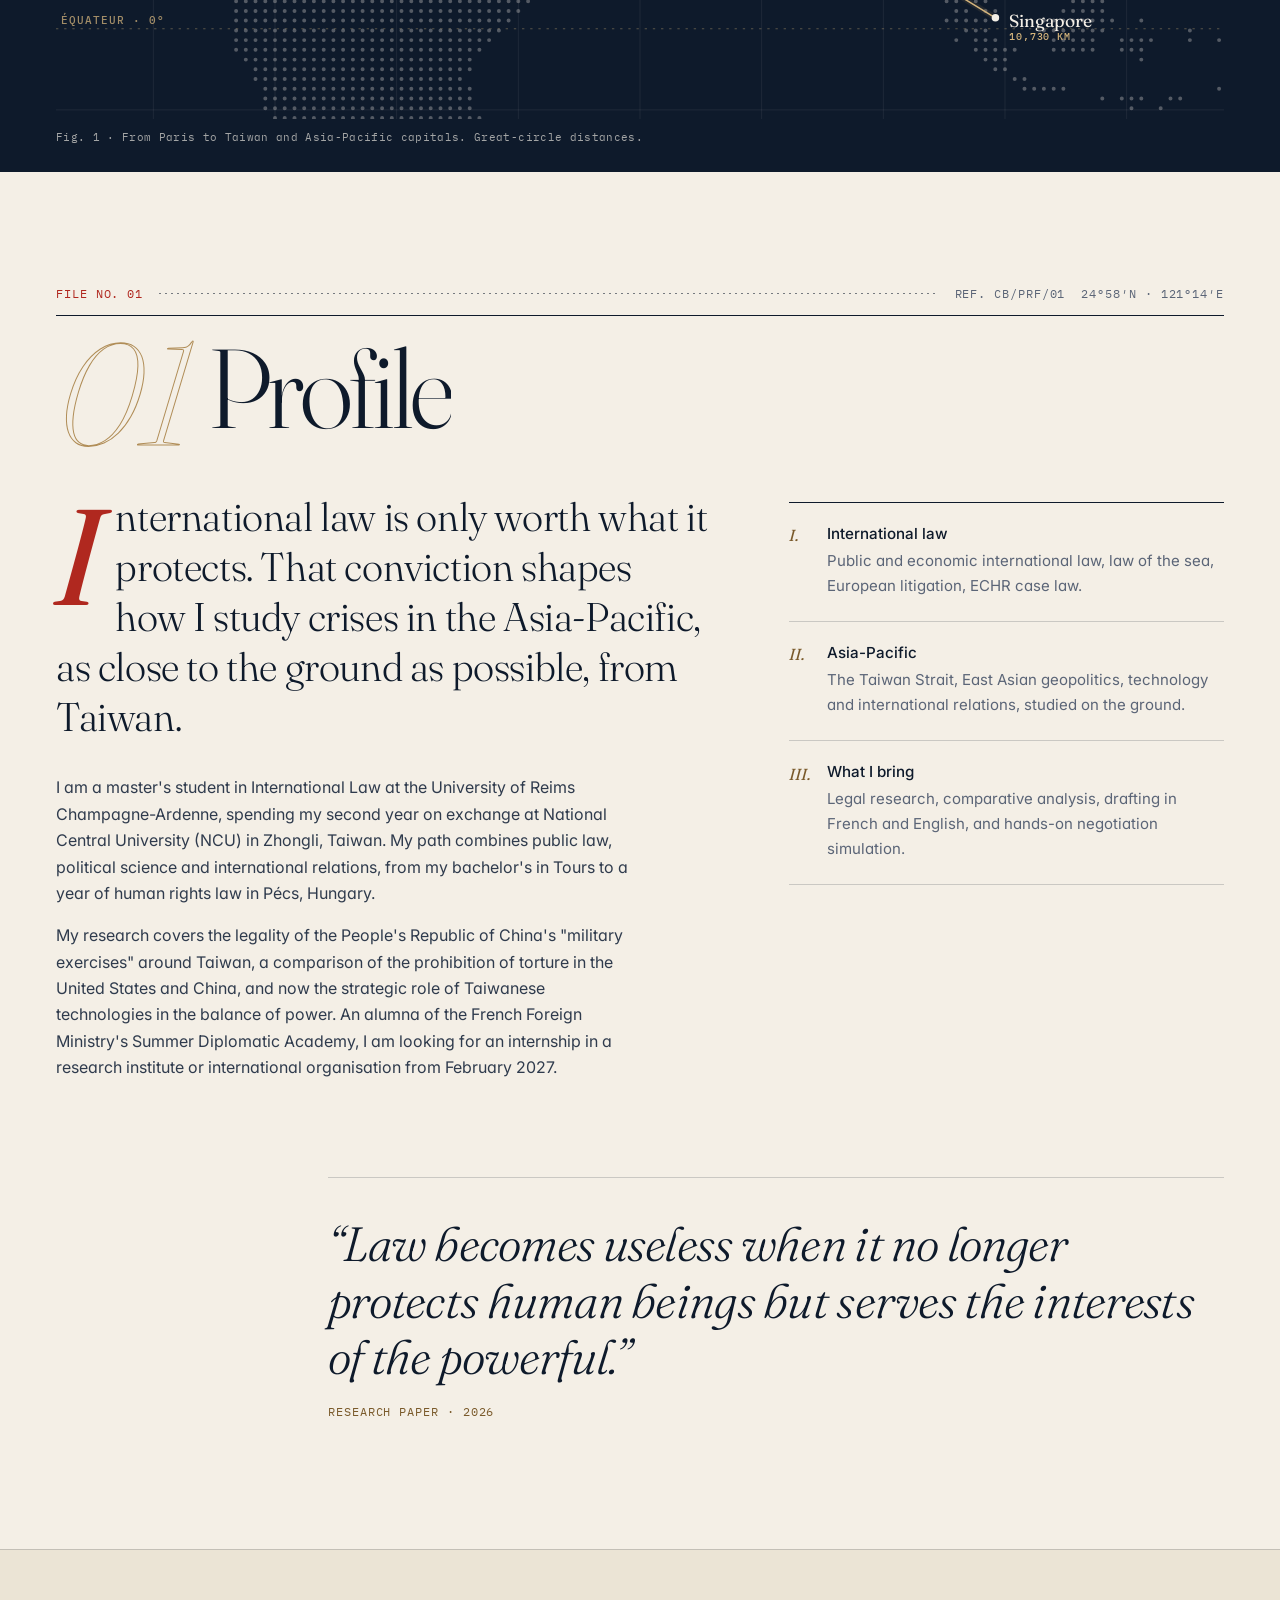
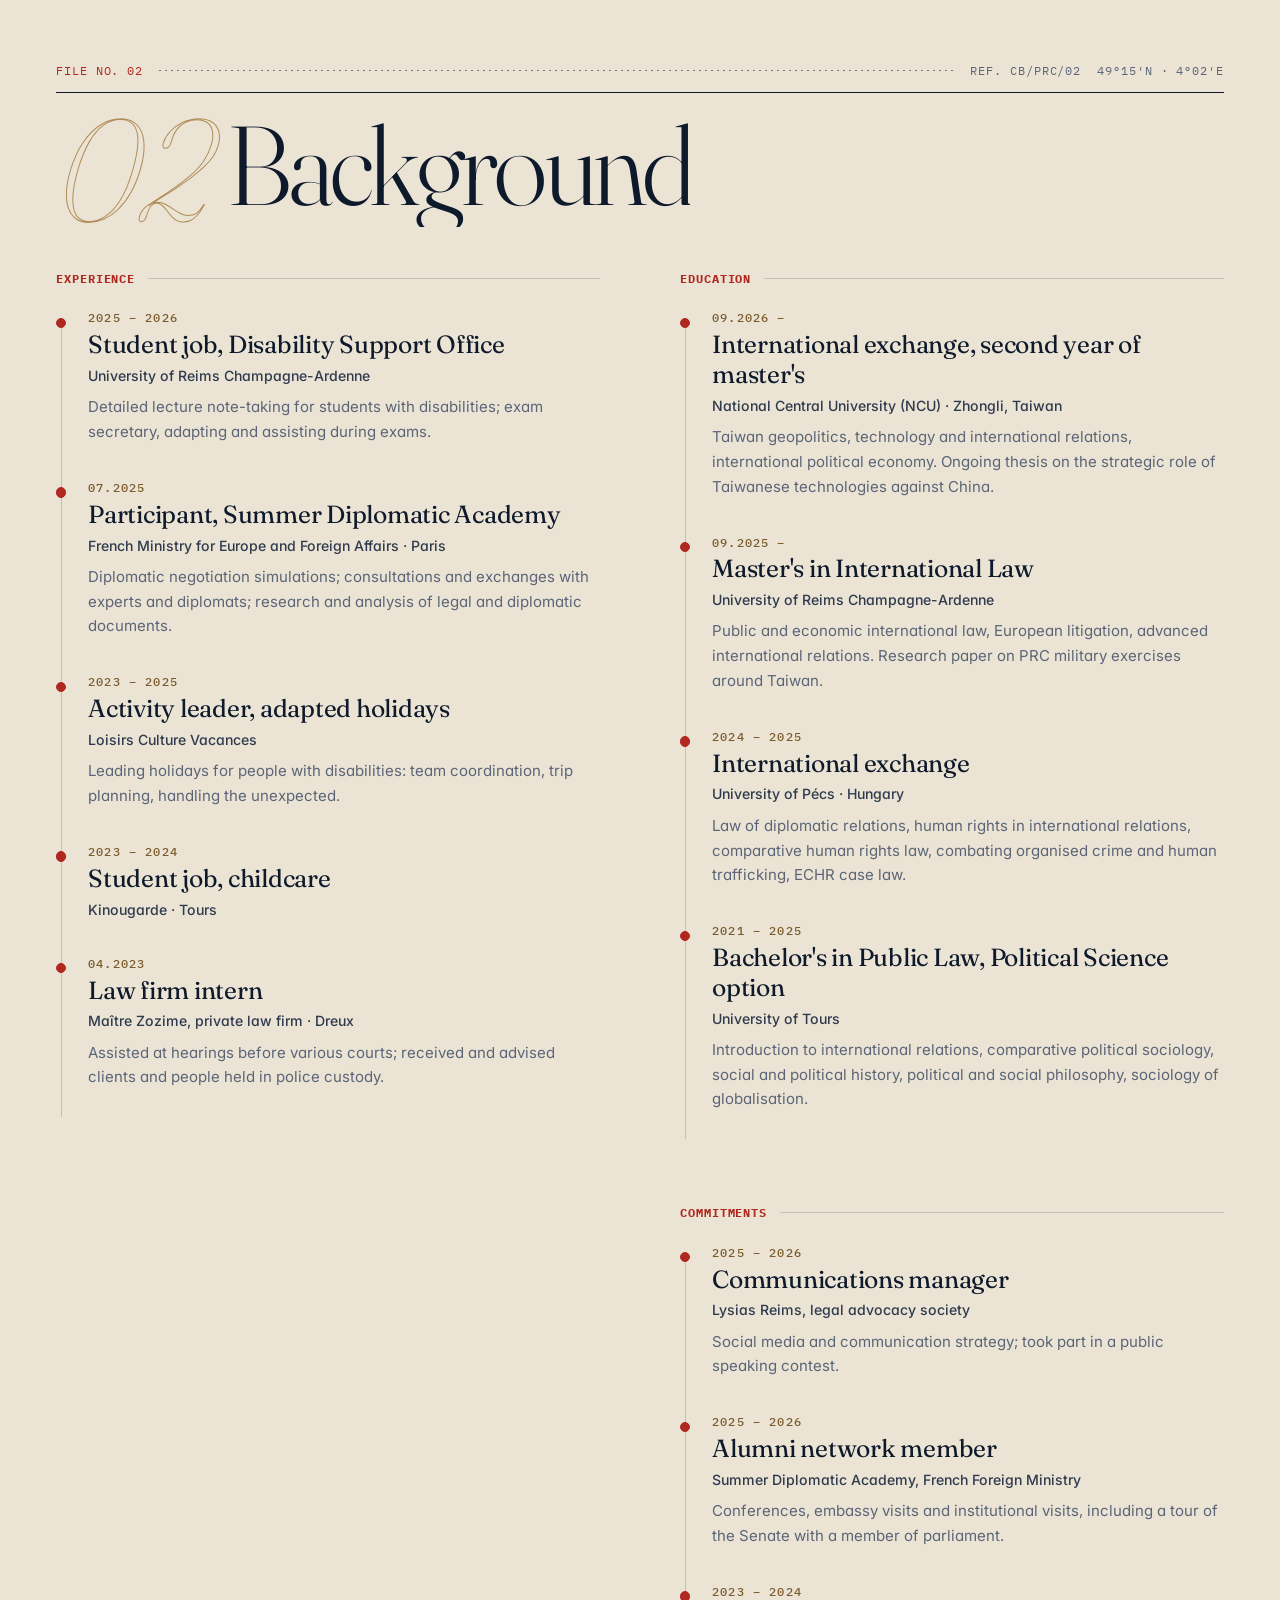
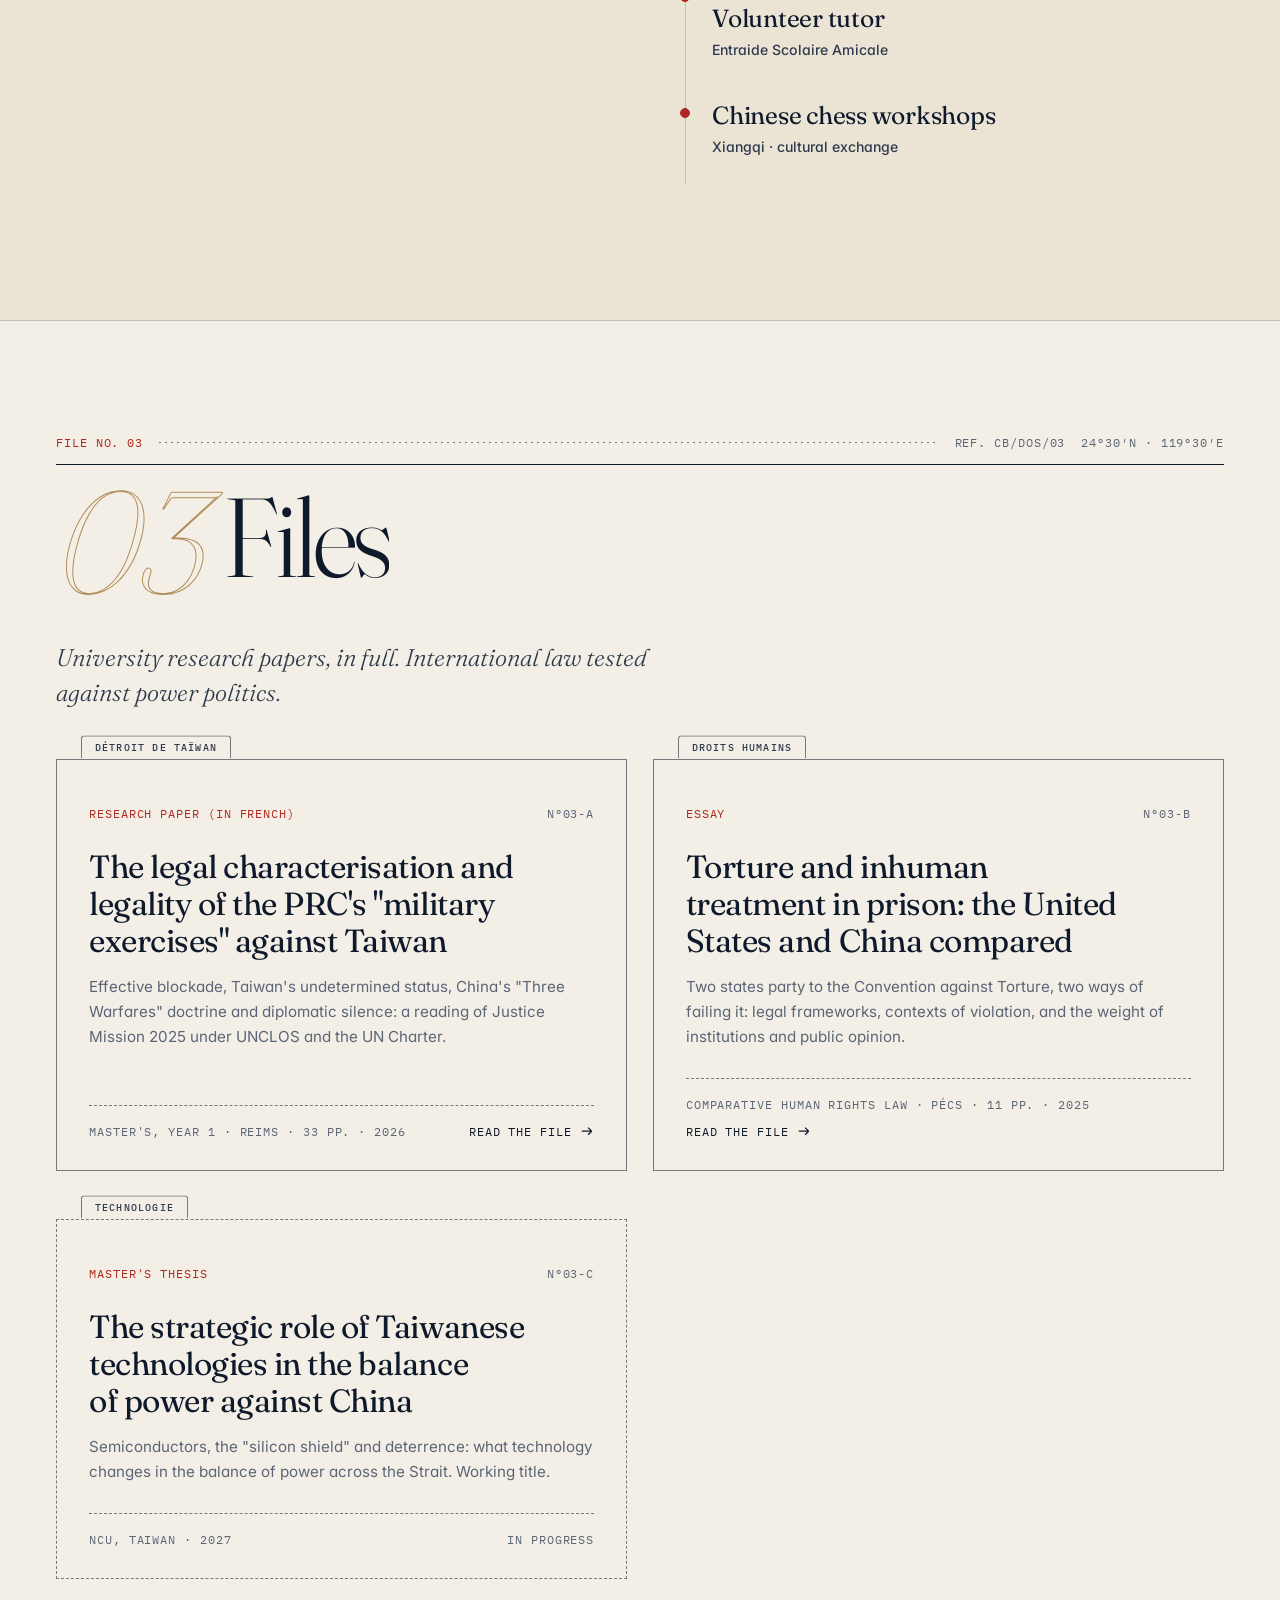
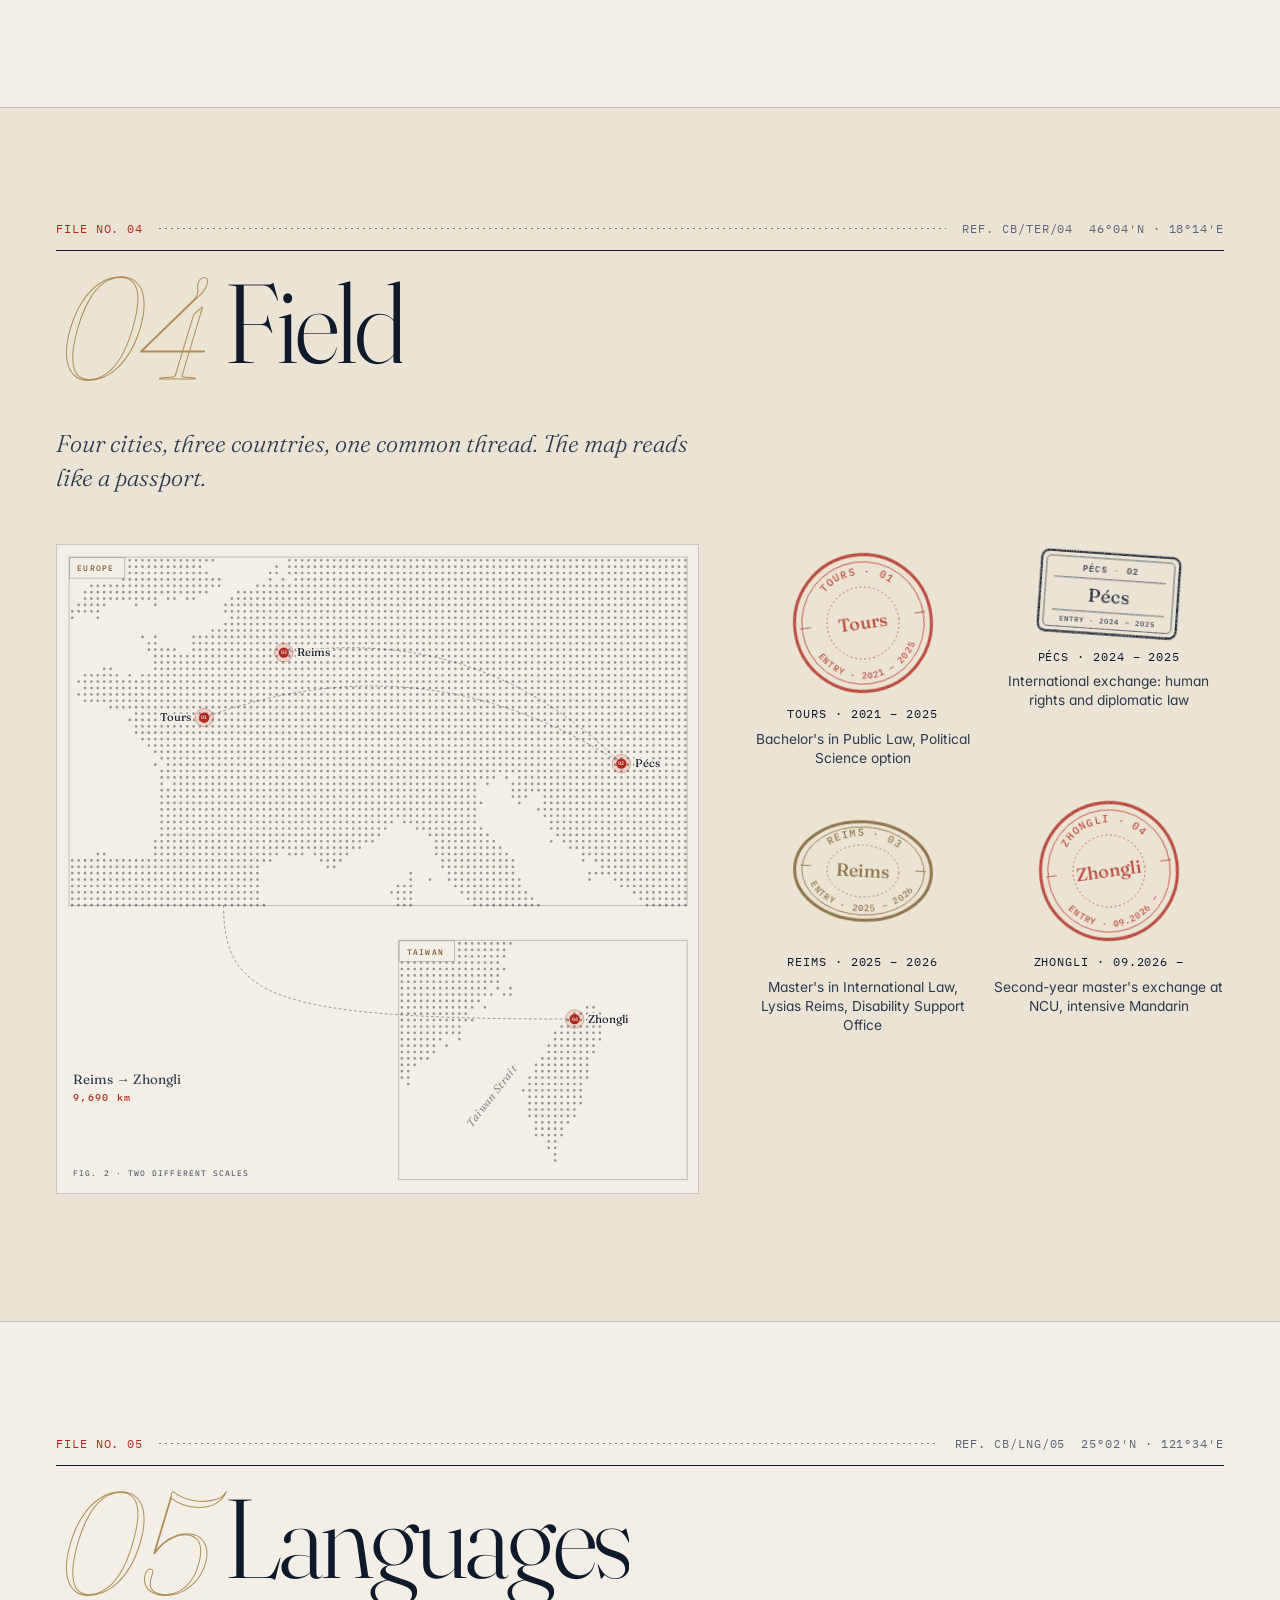
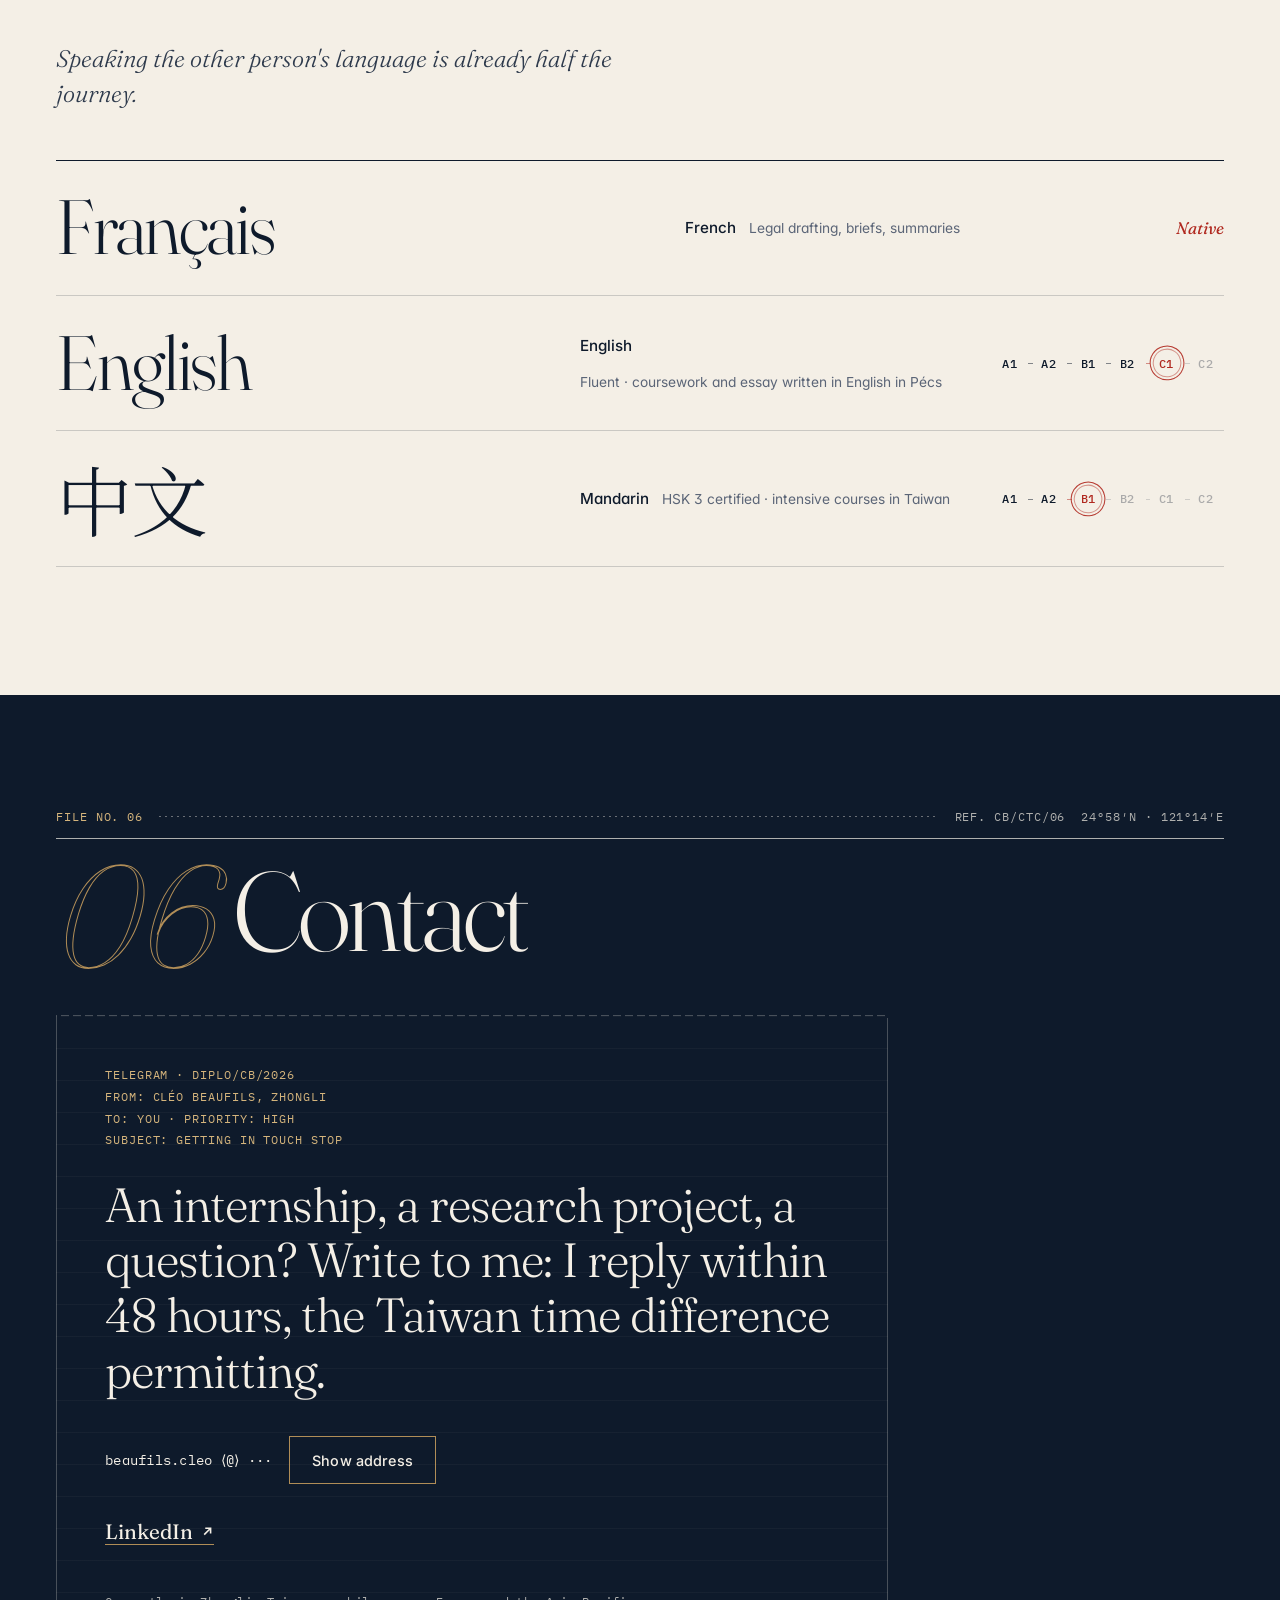
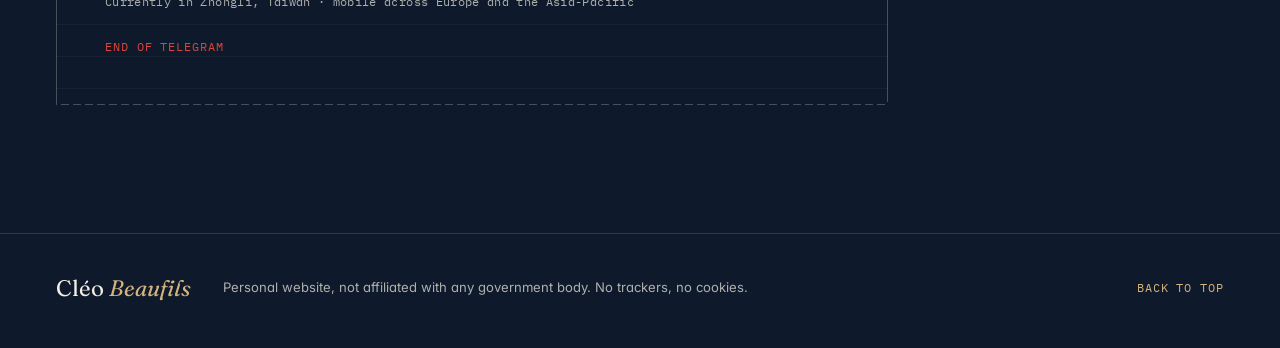
==== commit e8e7516f: "Field map: zoomed Europe and Taiwan panels instead of one wide strip Co-Authored-By: Claude Opus 5.5" ====
--- a/index.html
+++ b/index.html
@@ -40,10 +40,10 @@
   <noscript><link rel="stylesheet" href="https://fonts.googleapis.com/css2?family=Fraunces:ital,opsz,wght@0,9..144,300..600;1,9..144,300..600&family=Inter:wght@300;400;500;600&family=IBM+Plex+Mono:wght@400;500&display=swap"></noscript>
   <link rel="preload" as="style" href="https://fonts.googleapis.com/css2?family=Noto+Serif+TC:wght@300;400&display=swap&text=%E4%BD%A0%E5%A5%BD%E4%B8%AD%E6%96%87" onload="this.onload=null;this.rel='stylesheet'">
   <noscript><link rel="stylesheet" href="https://fonts.googleapis.com/css2?family=Noto+Serif+TC:wght@300;400&display=swap&text=%E4%BD%A0%E5%A5%BD%E4%B8%AD%E6%96%87"></noscript>
-  <link rel="preload" href="content.json?v=20261030b" as="fetch" crossorigin>
-  <link rel="stylesheet" href="assets/css/style.css?v=20261030b">
+  <link rel="preload" href="content.json?v=20261030d" as="fetch" crossorigin>
+  <link rel="stylesheet" href="assets/css/style.css?v=20261030d">
   <script>document.documentElement.classList.replace('no-js','js');</script>
-  <script type="module" src="assets/js/main.js?v=20261030b"></script>
+  <script type="module" src="assets/js/main.js?v=20261030d"></script>
 </head>
 <body>
   <a class="skip" href="#main" data-t="ui.skip">Aller au contenu</a>
@@ -203,7 +203,7 @@
         <p class="intro" data-t="terrain.intro" data-reveal></p>
         <div class="terrain">
           <figure class="map map--field" data-reveal>
-            <svg class="map__svg" data-field-map viewBox="40 22 940 286" role="img" aria-label="Carte des étapes du parcours"></svg>
+            <svg class="map__svg" data-field-map viewBox="-2 -2 604 610" role="img" aria-label="Carte des étapes du parcours"></svg>
           </figure>
           <ol class="stays" data-stays></ol>
         </div>
--- a/assets/css/style.css
+++ b/assets/css/style.css
@@ -335,10 +335,24 @@
 
 /* field map (paper) */
 .map--field { background: var(--paper); border: 1px solid var(--rule); padding: .6rem; }
-.map--field .map__dots { stroke: rgba(14, 26, 43, .3); stroke-width: 2.2; }
+.map--field .map__dots { stroke: rgba(14, 26, 43, .42); stroke-width: 2.6; }
 .map--field .map__grat { stroke: rgba(14, 26, 43, .08); }
 .map--field .map__grat--eq { stroke: rgba(176, 40, 31, .4); }
 .map--field .map__gratlabel { fill: var(--brass-ink); font-size: 7px; }
+.field__panel { fill: none; stroke: rgba(14, 26, 43, .28); stroke-width: .8; }
+.field__tagbg { fill: var(--paper); stroke: rgba(14, 26, 43, .28); stroke-width: .8; }
+.field__tag { fill: var(--brass-ink); font: 500 8px var(--mono); letter-spacing: .14em; }
+.field__sea { fill: rgba(14, 26, 43, .45); font: italic 400 11px var(--serif); letter-spacing: .04em; }
+.field__legend text { fill: var(--ink-2); font: 400 13px var(--serif); }
+.field__legend .field__km { fill: var(--red); font: 500 10px var(--mono); letter-spacing: .12em; }
+.field__legend .field__note { fill: var(--ink-3); font: 500 7.5px var(--mono); letter-spacing: .14em; text-transform: uppercase; }
+.map--field .pin__label, .field__sea { paint-order: stroke; stroke: var(--paper); stroke-width: 4px; stroke-linejoin: round; }
+@media (max-width: 47.99rem) {
+  .map--field .pin__label { font-size: 19px; }
+  .field__tag, .field__note { font-size: 12px; }
+  .field__legend text { font-size: 20px; } .field__legend .field__km { font-size: 15px; }
+}
+.map--field .map__arc--far { stroke: var(--red); stroke-dasharray: 4 4; opacity: .7; }
 .pin { cursor: pointer; }
 .pin__dot { fill: var(--red); transition: r .3s var(--ease); }
 .pin__halo { fill: rgba(176, 40, 31, .14); stroke: rgba(176, 40, 31, .5); stroke-width: .6; transform-box: fill-box; transform-origin: center; transition: transform .45s var(--ease); }
@@ -483,7 +497,8 @@
 .stay__btn:hover .stay__stamp, .stay__btn:focus-visible .stay__stamp, .stay.is-on .stay__stamp { transform: rotate(0deg) scale(1.04) !important; }
 .stay__what { font-size: .86rem; color: var(--ink-2); line-height: 1.4; }
 @media (min-width: 62rem) {
-  .stays { grid-template-columns: repeat(4, 1fr); gap: 3rem 2rem; }
+  .terrain { grid-template-columns: 1.35fr 1fr; align-items: start; gap: 3rem; }
+  .stays { grid-template-columns: 1fr 1fr; }
 }
 
 /* stamps (shared) */
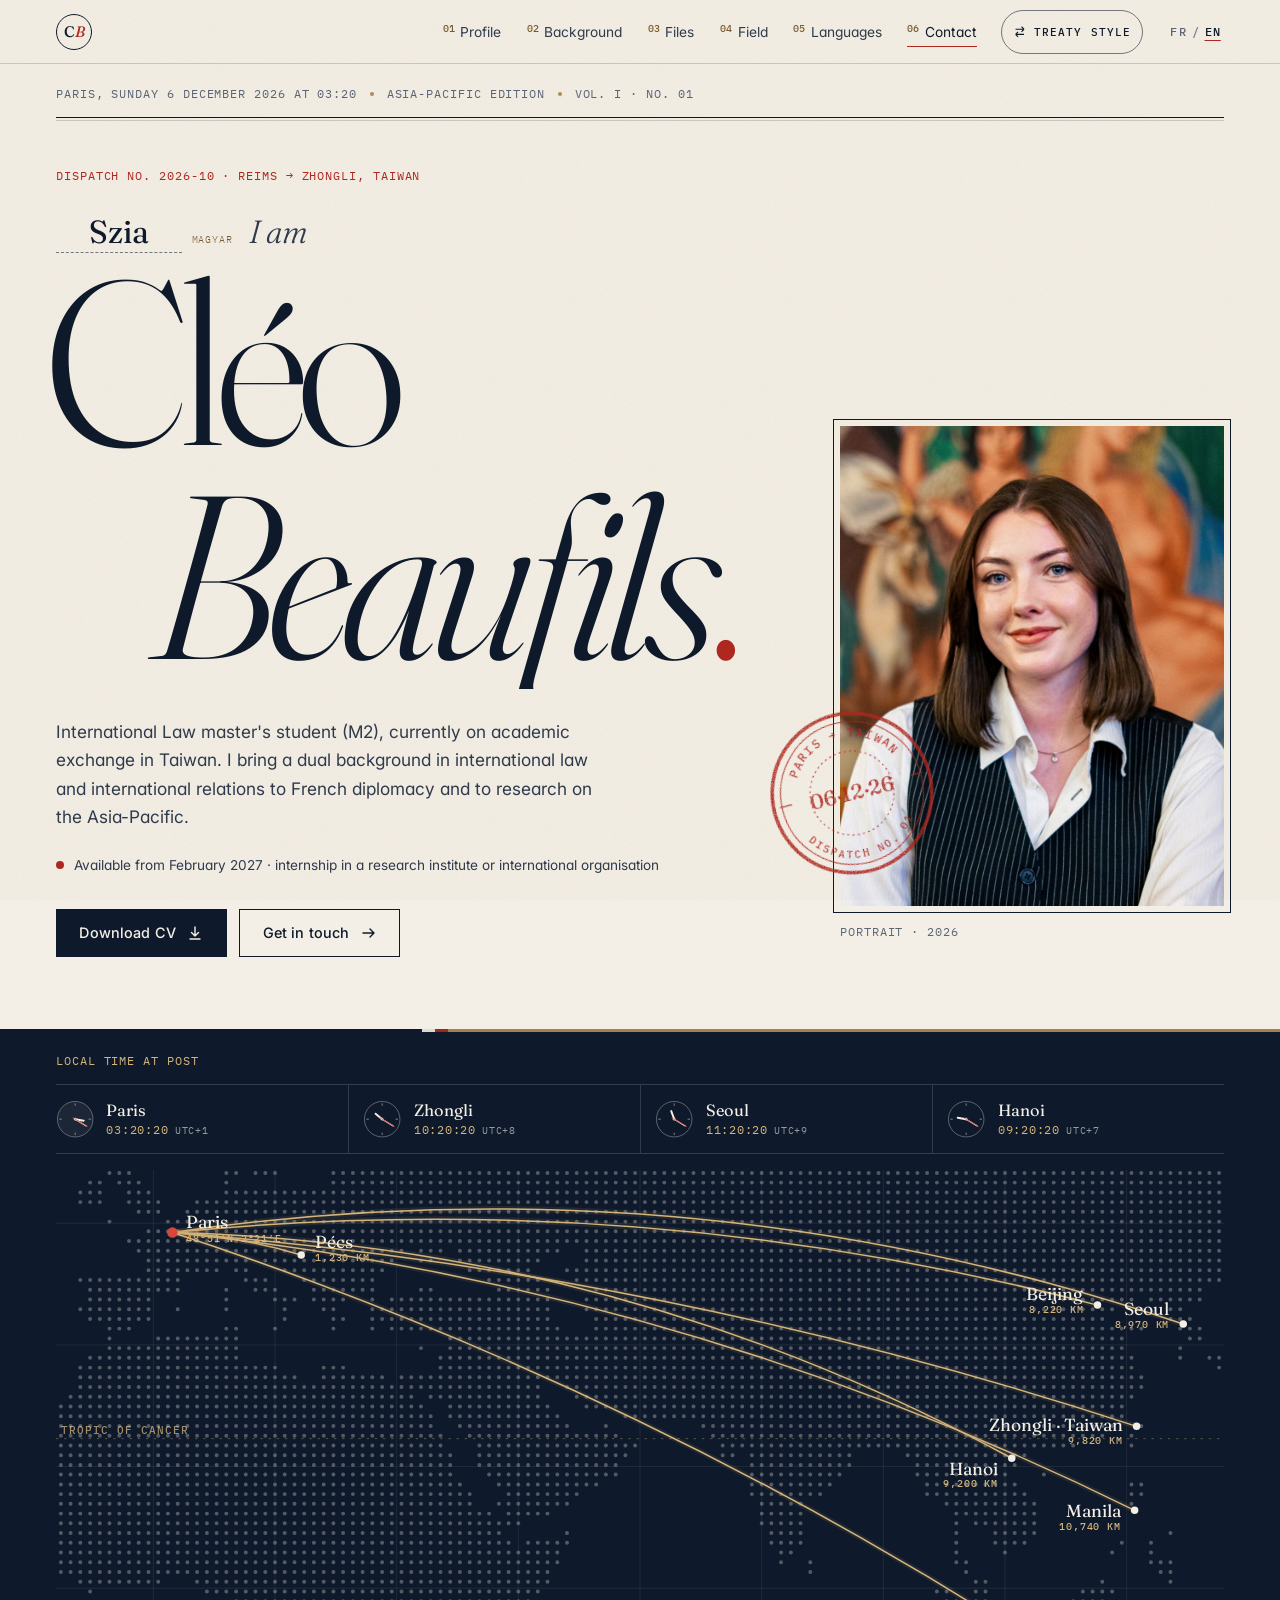
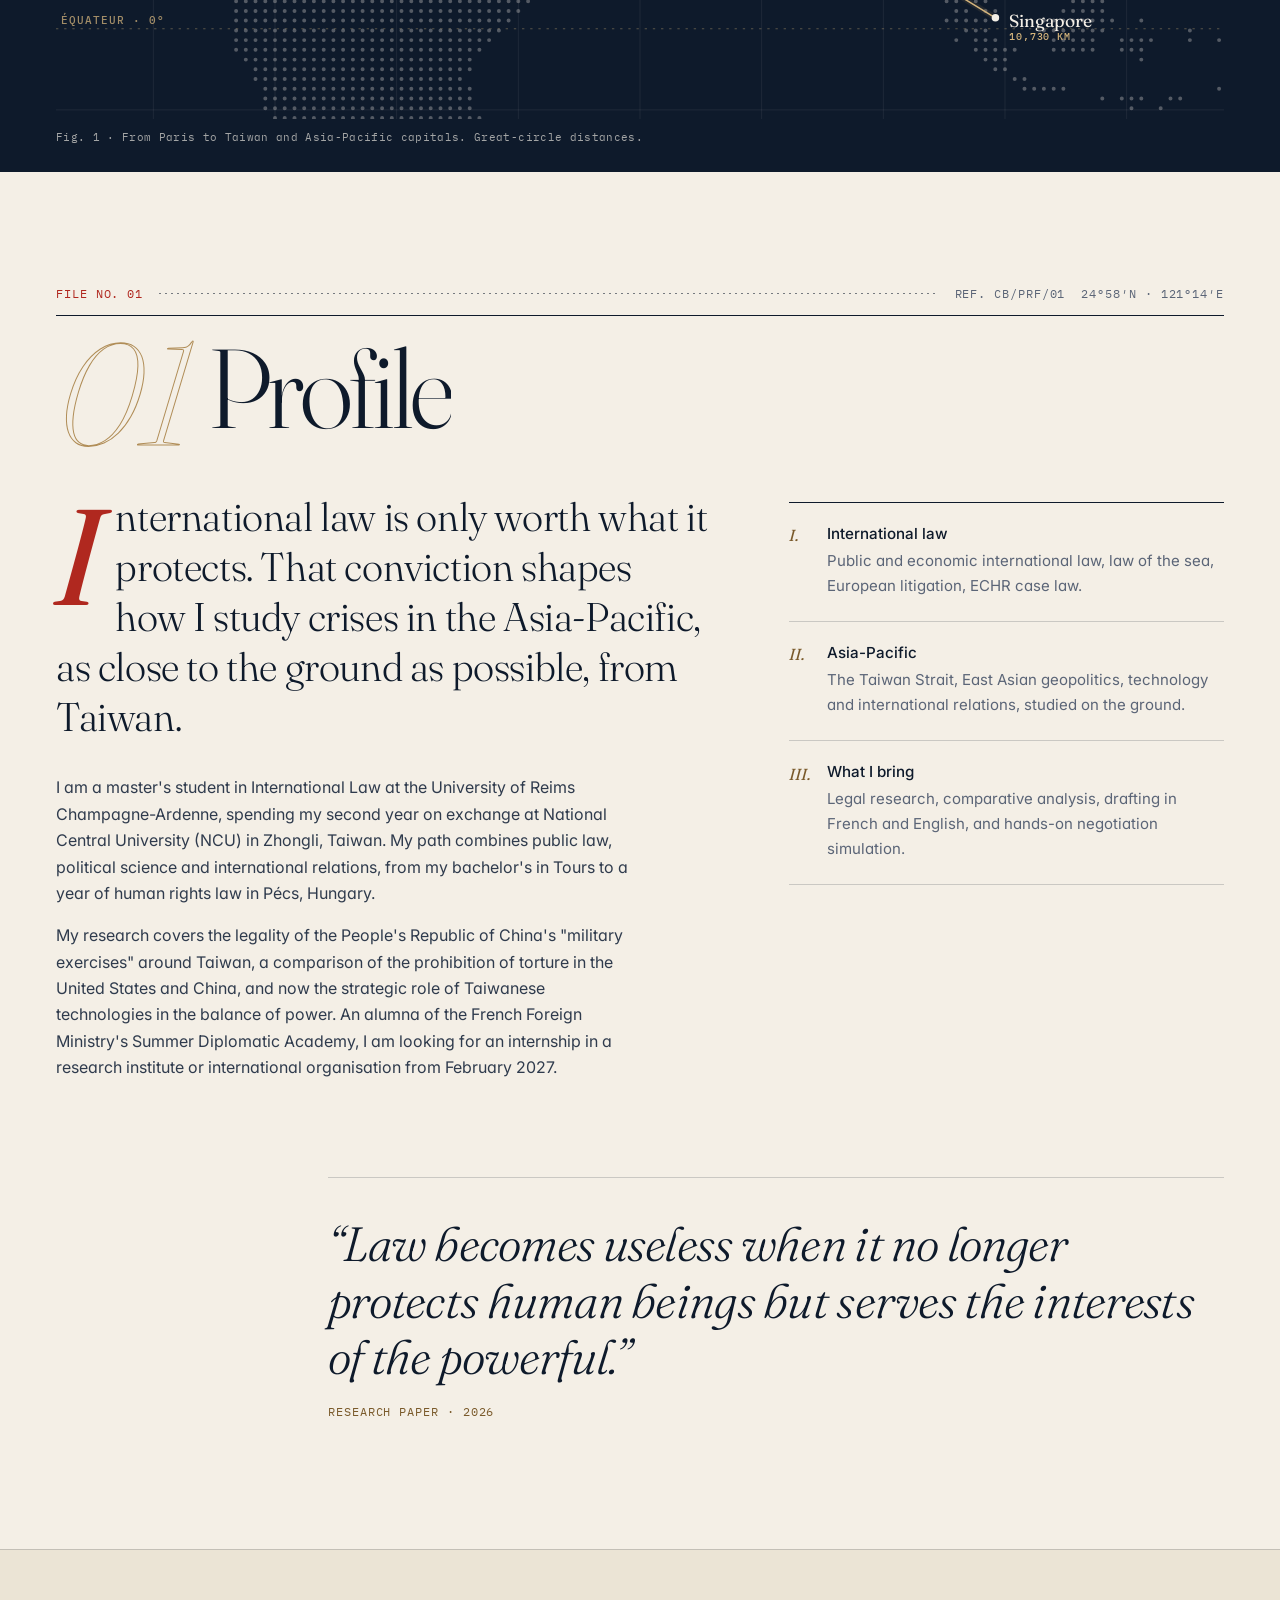
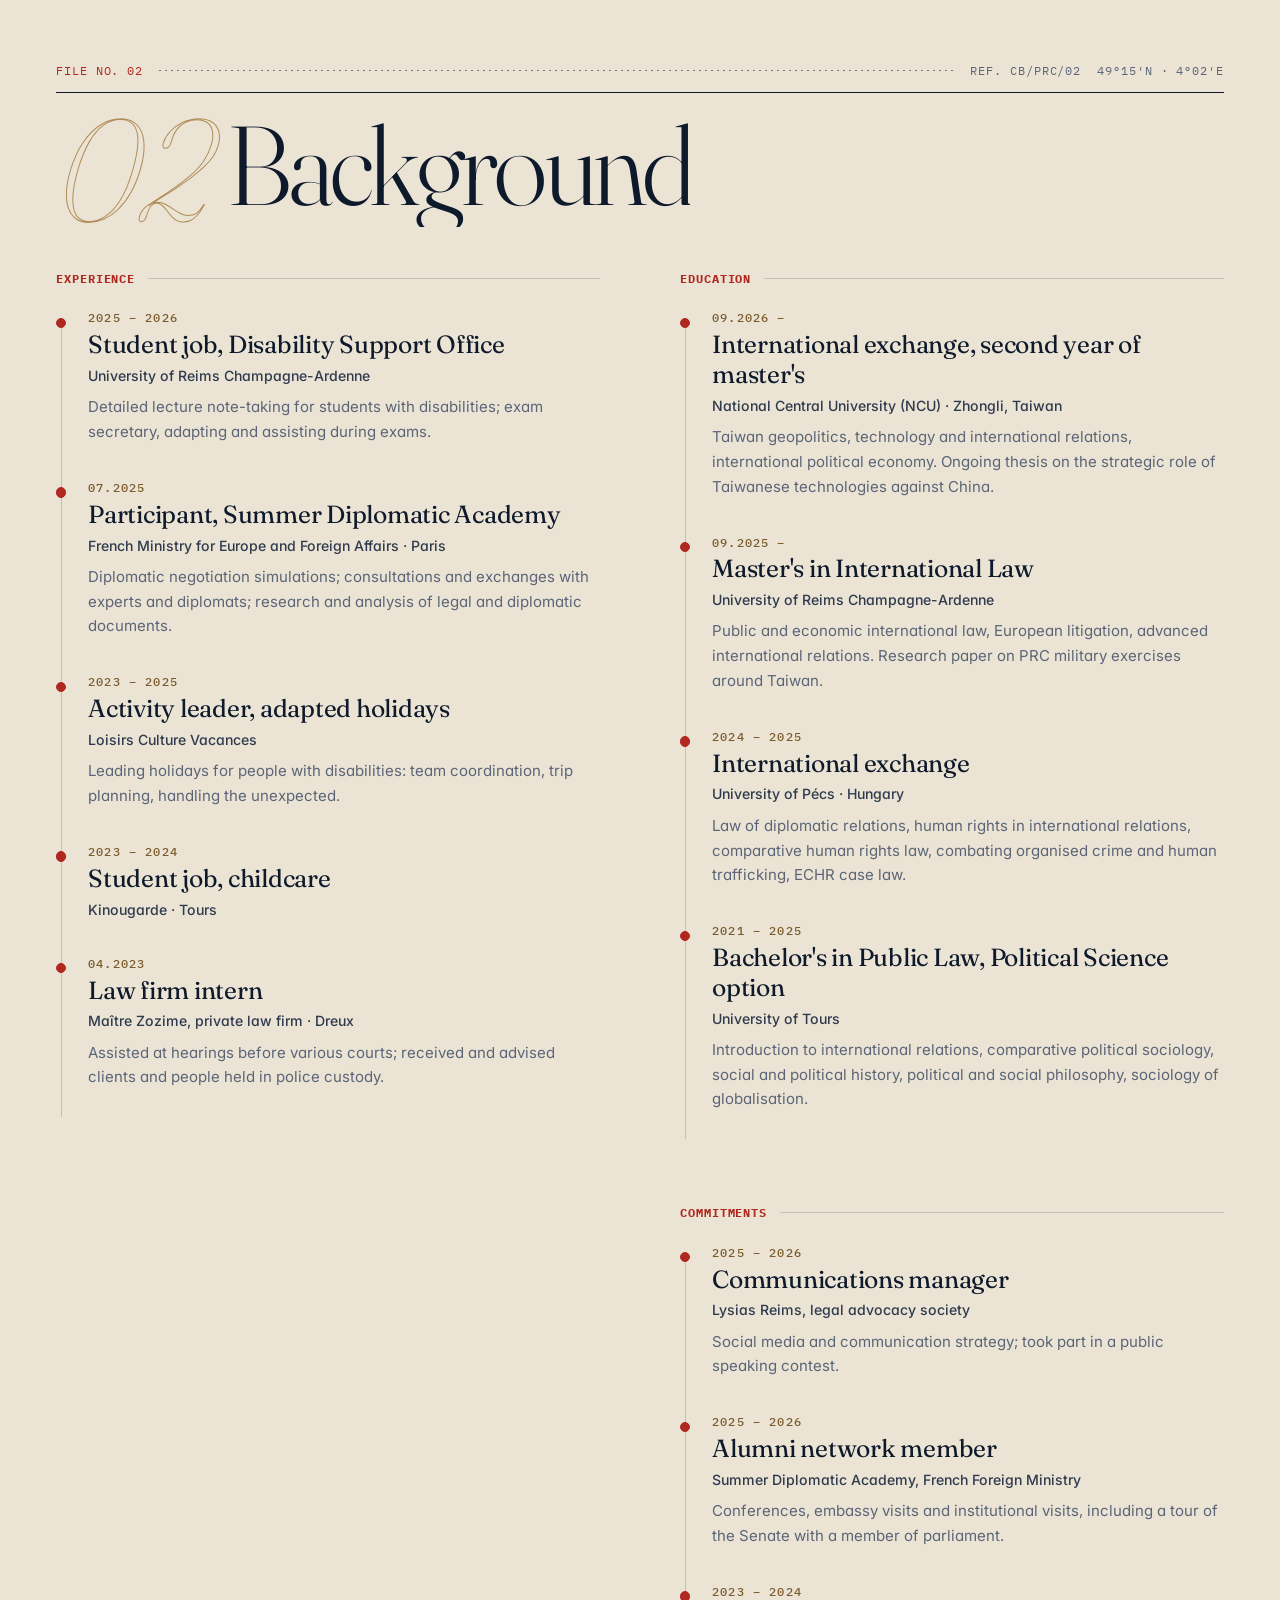
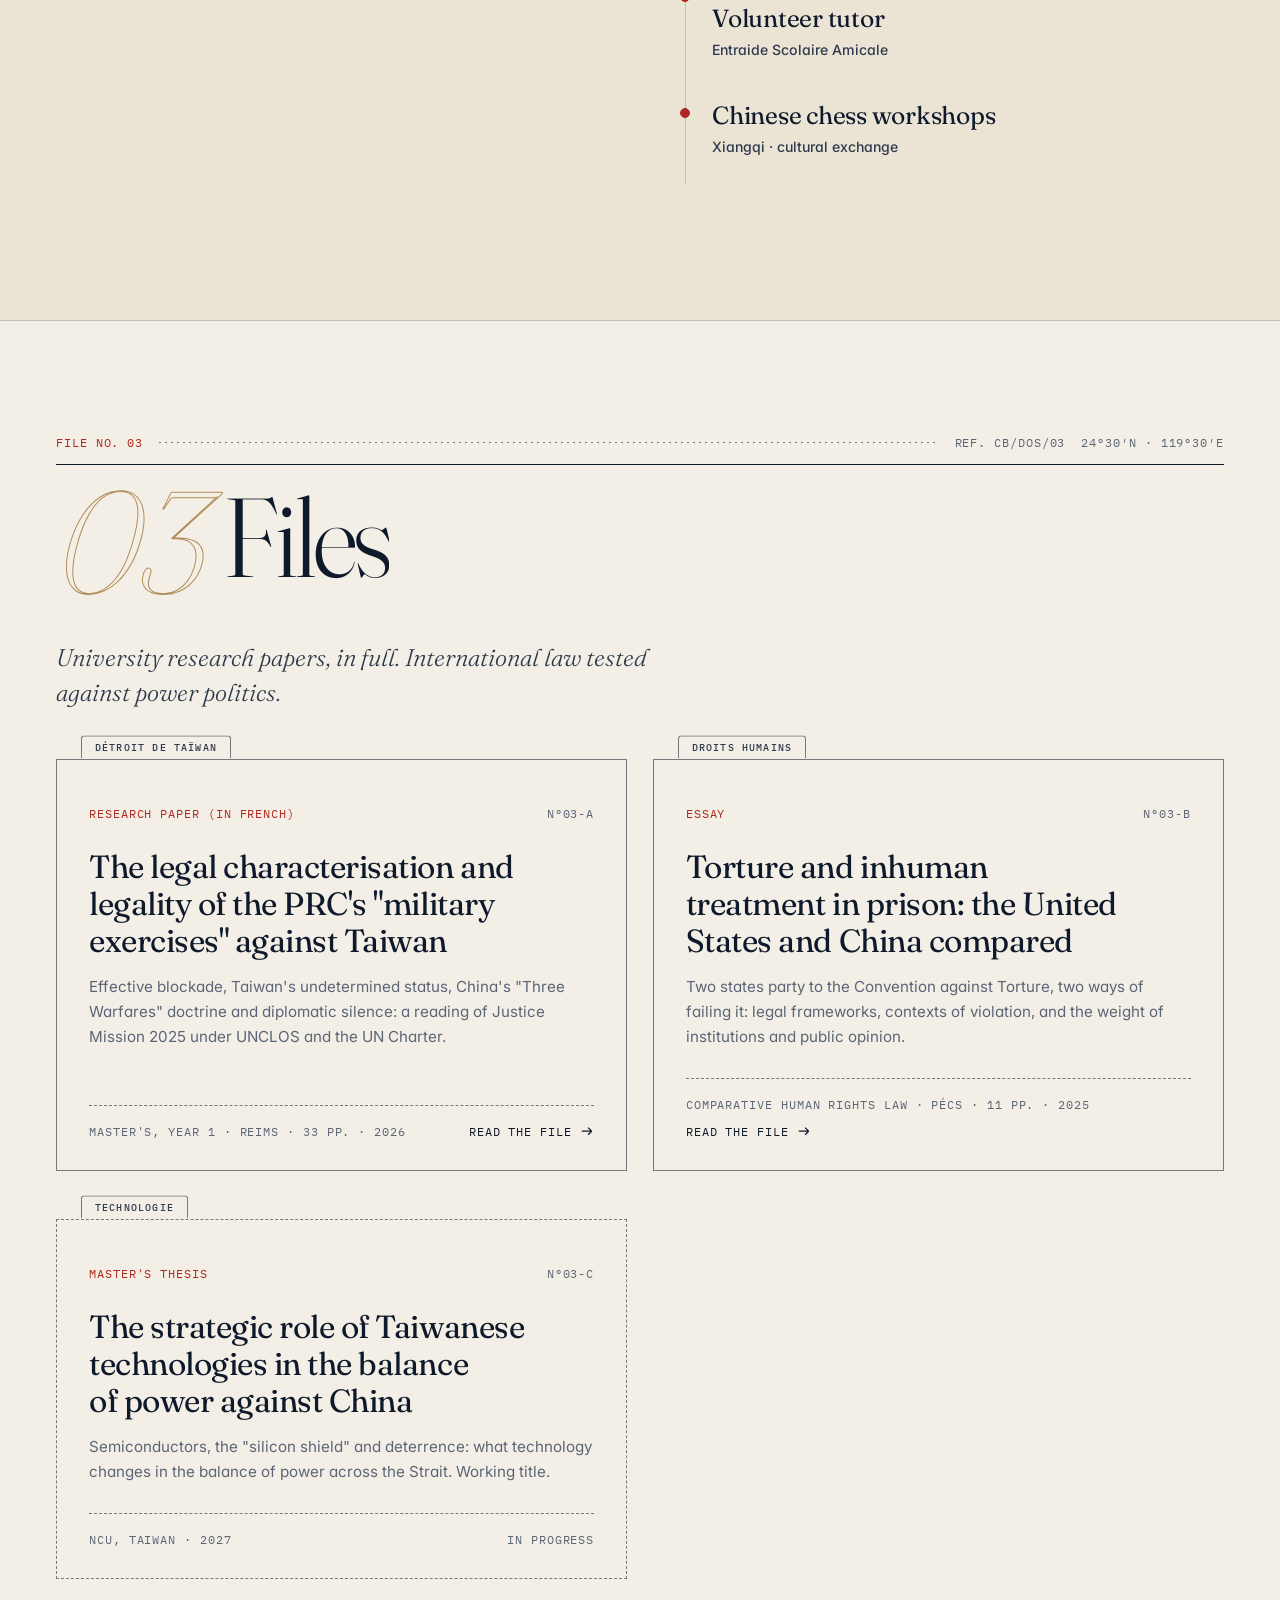
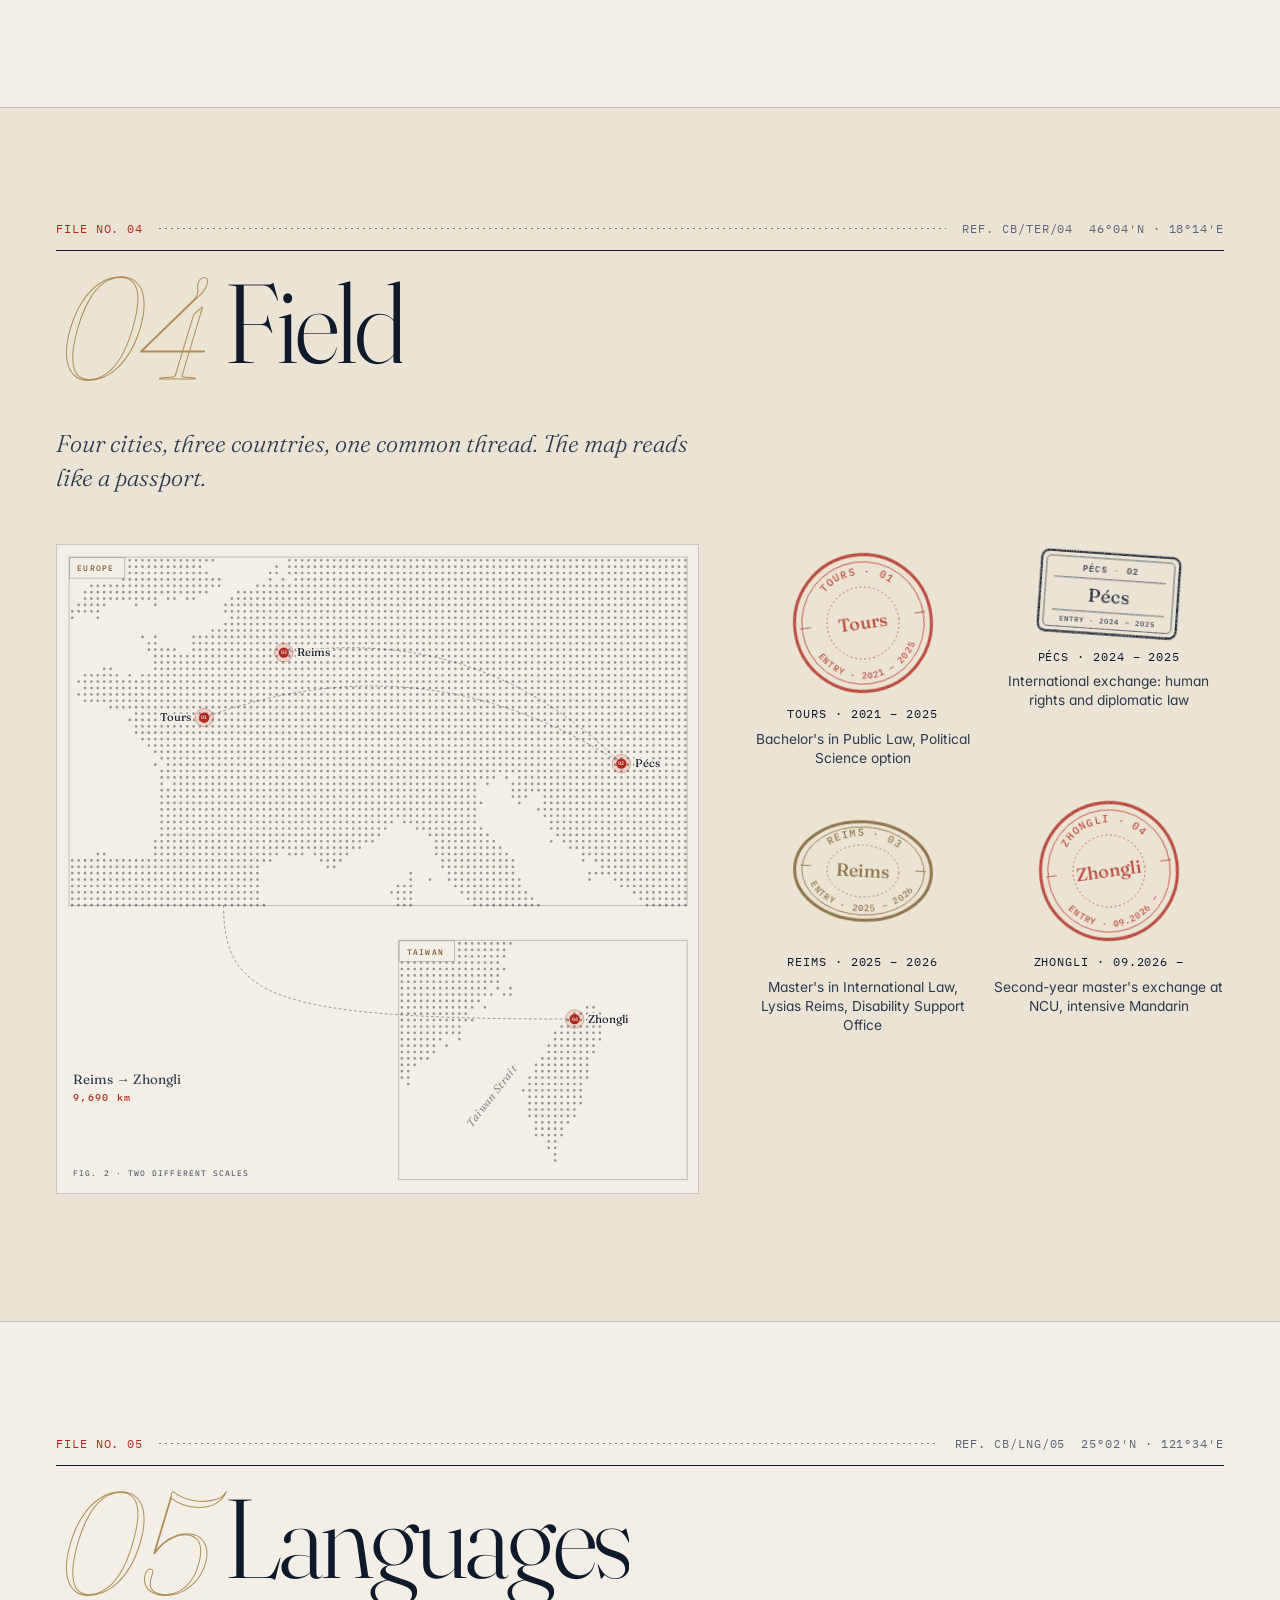
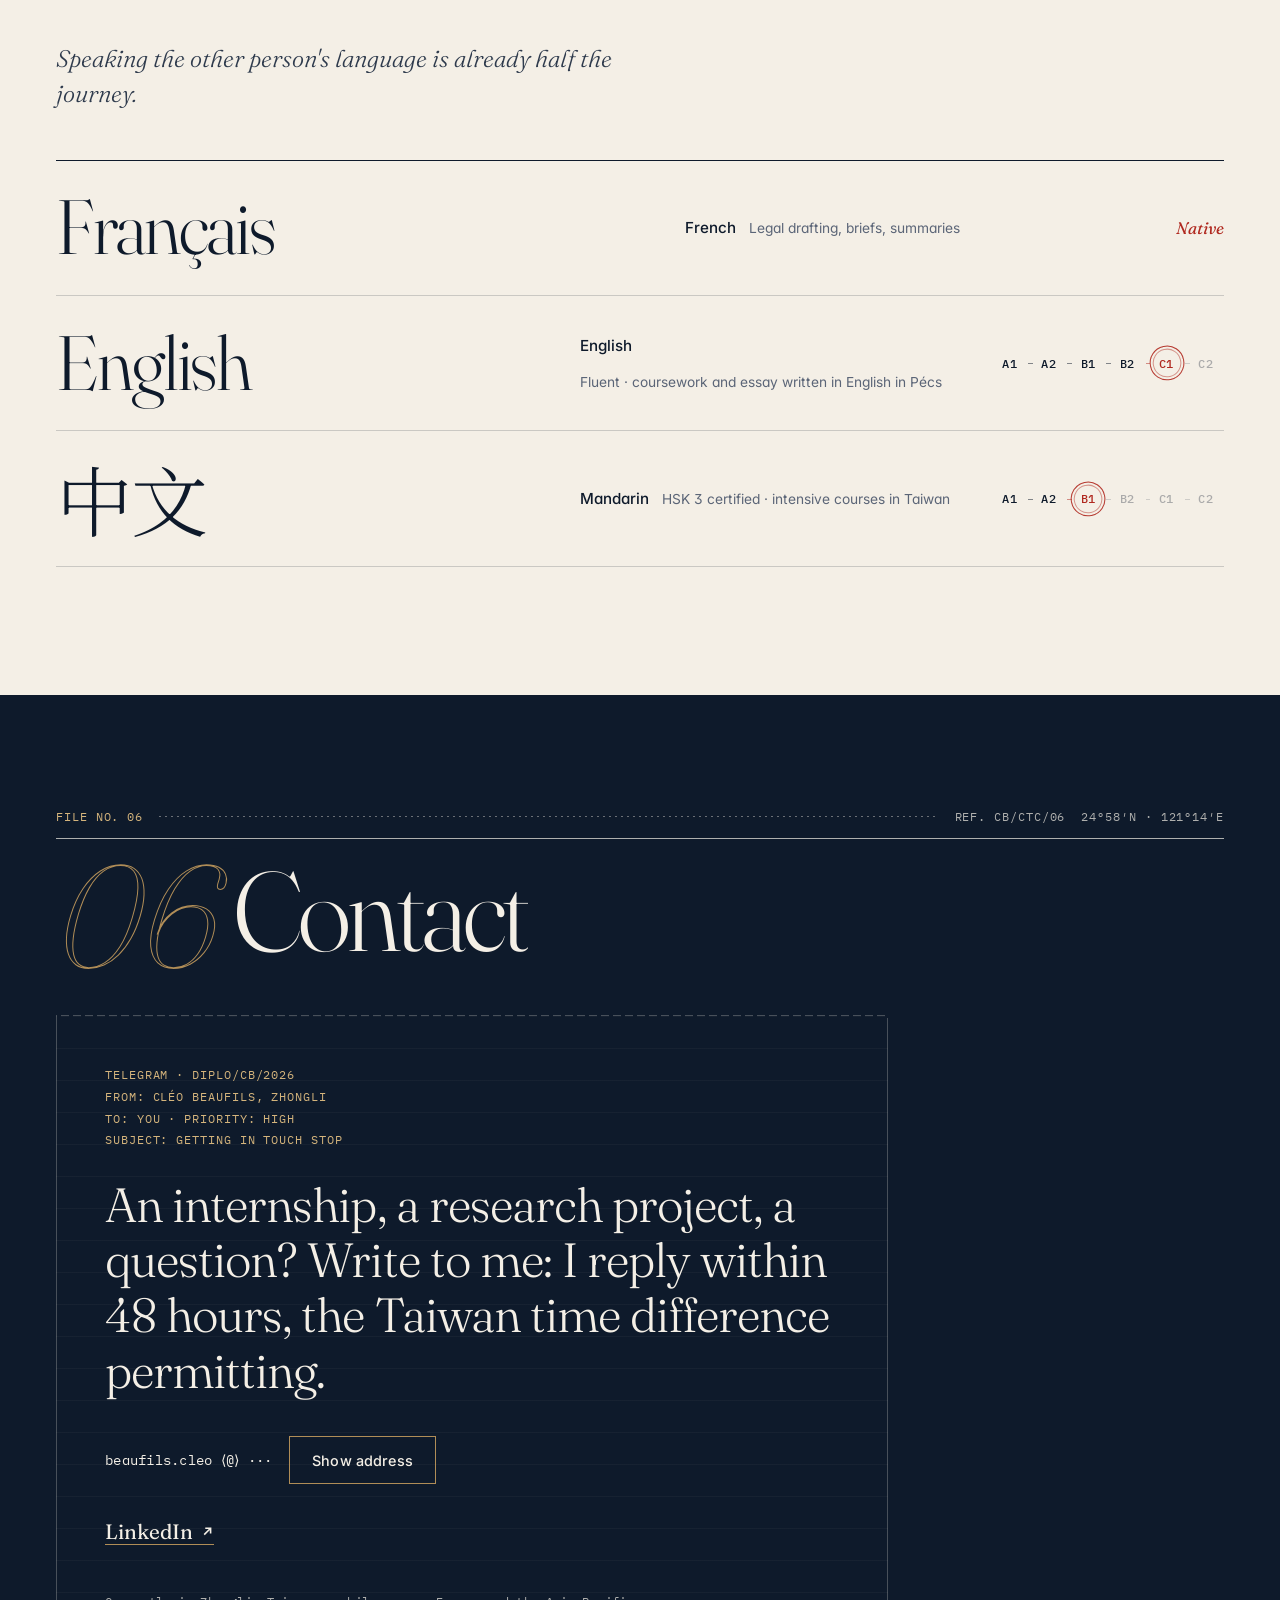
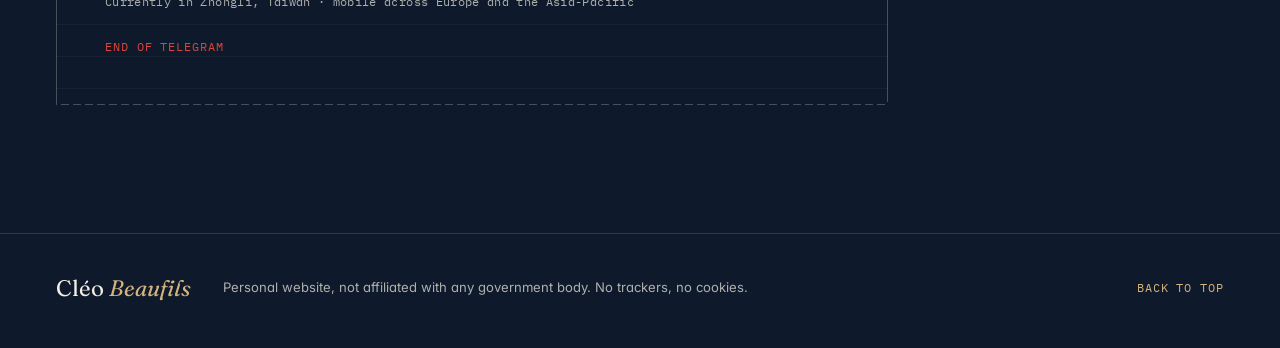
==== commit 14a44d66: "Second design: the profile as an international convention, with a style switch Co-Authored-By: Claud" ====
--- a/index.html
+++ b/index.html
@@ -40,10 +40,10 @@
   <noscript><link rel="stylesheet" href="https://fonts.googleapis.com/css2?family=Fraunces:ital,opsz,wght@0,9..144,300..600;1,9..144,300..600&family=Inter:wght@300;400;500;600&family=IBM+Plex+Mono:wght@400;500&display=swap"></noscript>
   <link rel="preload" as="style" href="https://fonts.googleapis.com/css2?family=Noto+Serif+TC:wght@300;400&display=swap&text=%E4%BD%A0%E5%A5%BD%E4%B8%AD%E6%96%87" onload="this.onload=null;this.rel='stylesheet'">
   <noscript><link rel="stylesheet" href="https://fonts.googleapis.com/css2?family=Noto+Serif+TC:wght@300;400&display=swap&text=%E4%BD%A0%E5%A5%BD%E4%B8%AD%E6%96%87"></noscript>
-  <link rel="preload" href="content.json?v=20261030d" as="fetch" crossorigin>
-  <link rel="stylesheet" href="assets/css/style.css?v=20261030d">
+  <link rel="preload" href="content.json?v=20261030f" as="fetch" crossorigin>
+  <link rel="stylesheet" href="assets/css/style.css?v=20261030f">
   <script>document.documentElement.classList.replace('no-js','js');</script>
-  <script type="module" src="assets/js/main.js?v=20261030d"></script>
+  <script type="module" src="assets/js/main.js?v=20261030f"></script>
 </head>
 <body>
   <a class="skip" href="#main" data-t="ui.skip">Aller au contenu</a>
@@ -74,6 +74,10 @@
           <li><a href="#contact"><span class="nav__n">06</span> <span data-t="ui.nav.contact">Contact</span></a></li>
         </ol>
       </nav>
+      <a class="switch" href="convention/" data-switch>
+        <svg viewBox="0 0 16 16" aria-hidden="true"><path d="M3 5h10m0 0-3-3m3 3-3 3M13 11H3m0 0 3-3m-3 3 3 3"/></svg>
+        <span data-t="ui.switchStyle">Style traité</span>
+      </a>
       <button class="lang" type="button" data-lang-toggle>
         <span class="lang__opt" data-l="fr">FR</span><span class="lang__sep" aria-hidden="true">/</span><span class="lang__opt" data-l="en">EN</span>
         <span class="sr" data-t="ui.langSwitch">Read in English</span>
--- a/assets/css/style.css
+++ b/assets/css/style.css
@@ -135,6 +135,16 @@
 .lang__opt.is-on { color: var(--ink); text-decoration: underline; text-decoration-color: var(--red); text-underline-offset: 4px; }
 .lang:hover .lang__opt { color: var(--ink); }
 .lang__sep { color: var(--rule-strong); }
+.switch {
+  margin-left: auto; display: inline-flex; align-items: center; gap: .45rem; min-height: 44px;
+  font: 500 .68rem var(--mono); letter-spacing: .1em; text-transform: uppercase; text-decoration: none;
+  color: var(--ink); padding: .35rem .7rem; border: 1px solid var(--rule-strong); border-radius: 2rem;
+  transition: background .3s, color .3s;
+}
+.switch svg { width: .85rem; height: .85rem; fill: none; stroke: currentColor; stroke-width: 1.3; }
+.switch:hover { background: var(--ink); color: var(--paper); }
+.switch + .lang { margin-left: 0; }
+@media (max-width: 30rem) { .switch span { display: none; } .switch { padding: .35rem .6rem; } }
 
 .menu-btn {
   width: 44px; height: 44px; display: grid; place-content: center; gap: 6px; margin-right: -10px;
@@ -165,7 +175,7 @@
 
 @media (min-width: 62rem) {
   .nav { display: block; }
-  .lang { margin-left: 0; }
+  .lang, .switch { margin-left: 0; }
   .menu-btn, .menu { display: none !important; }
 }
 
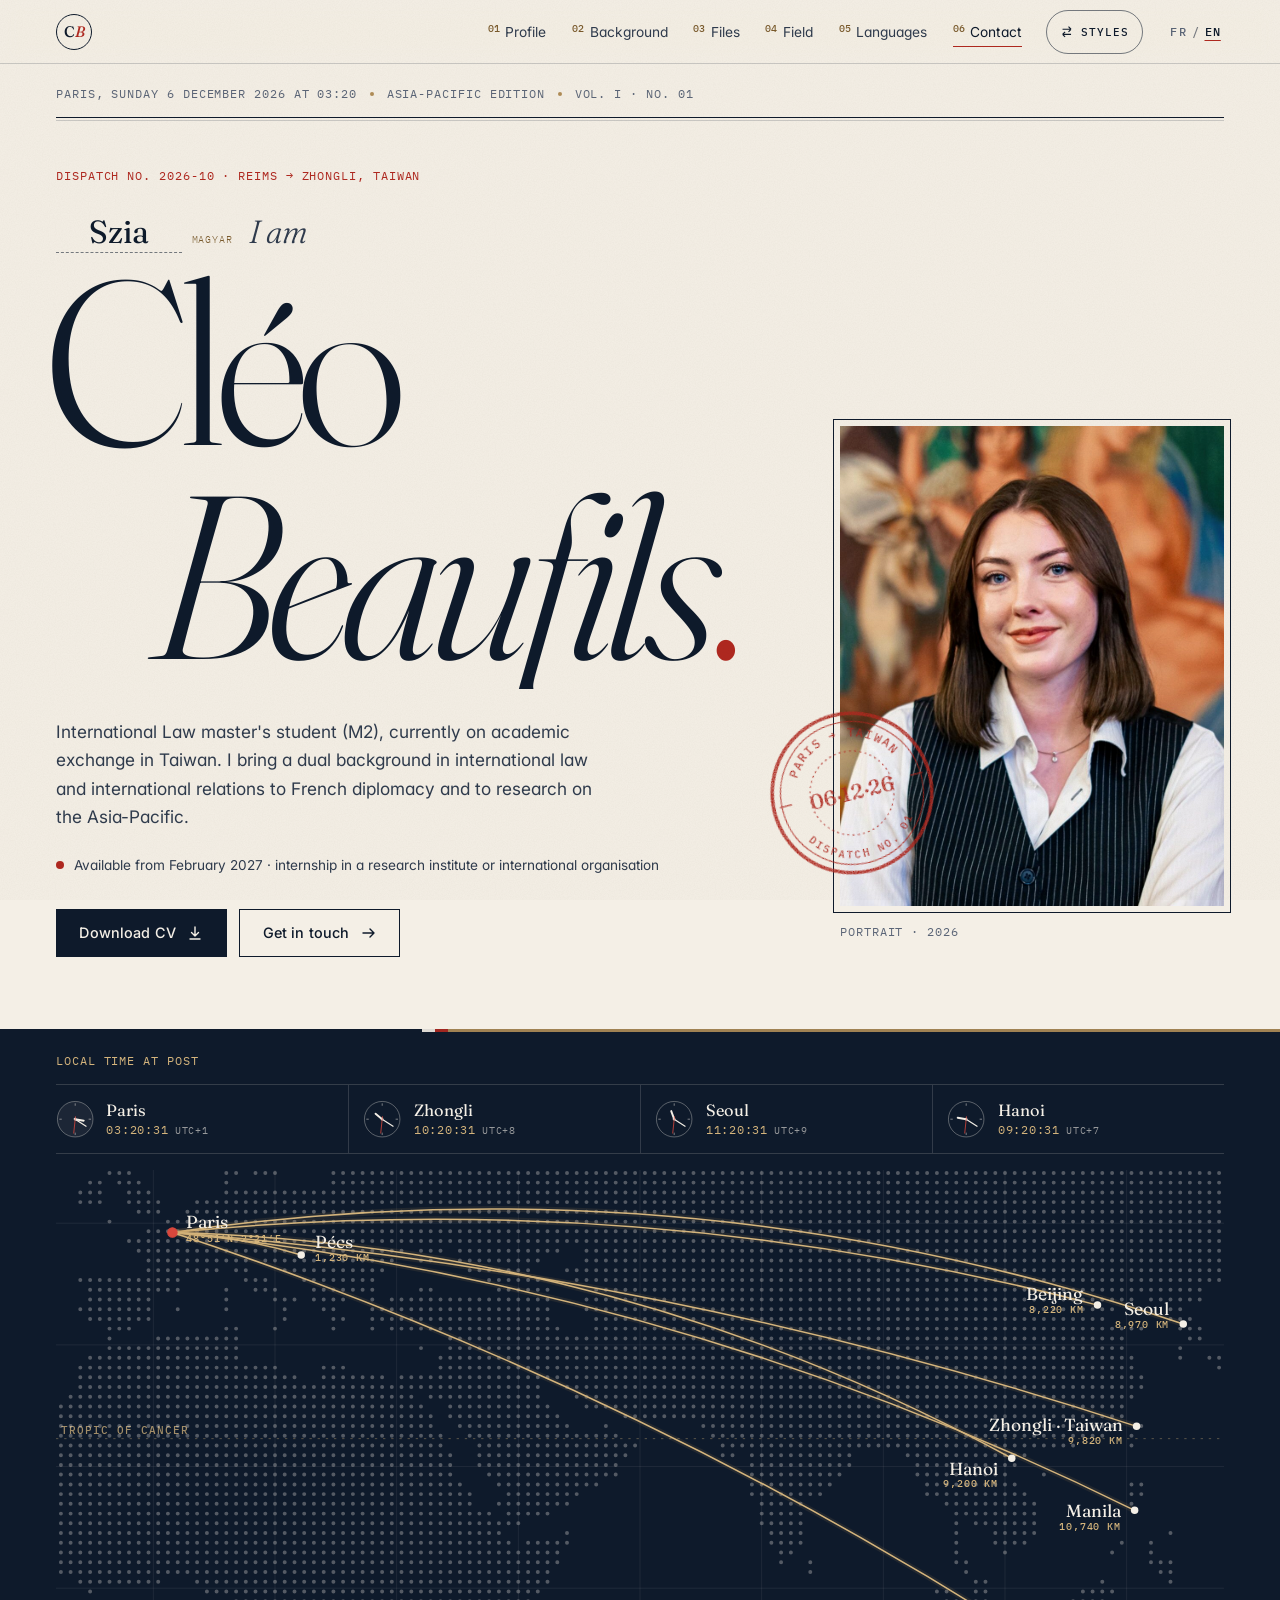
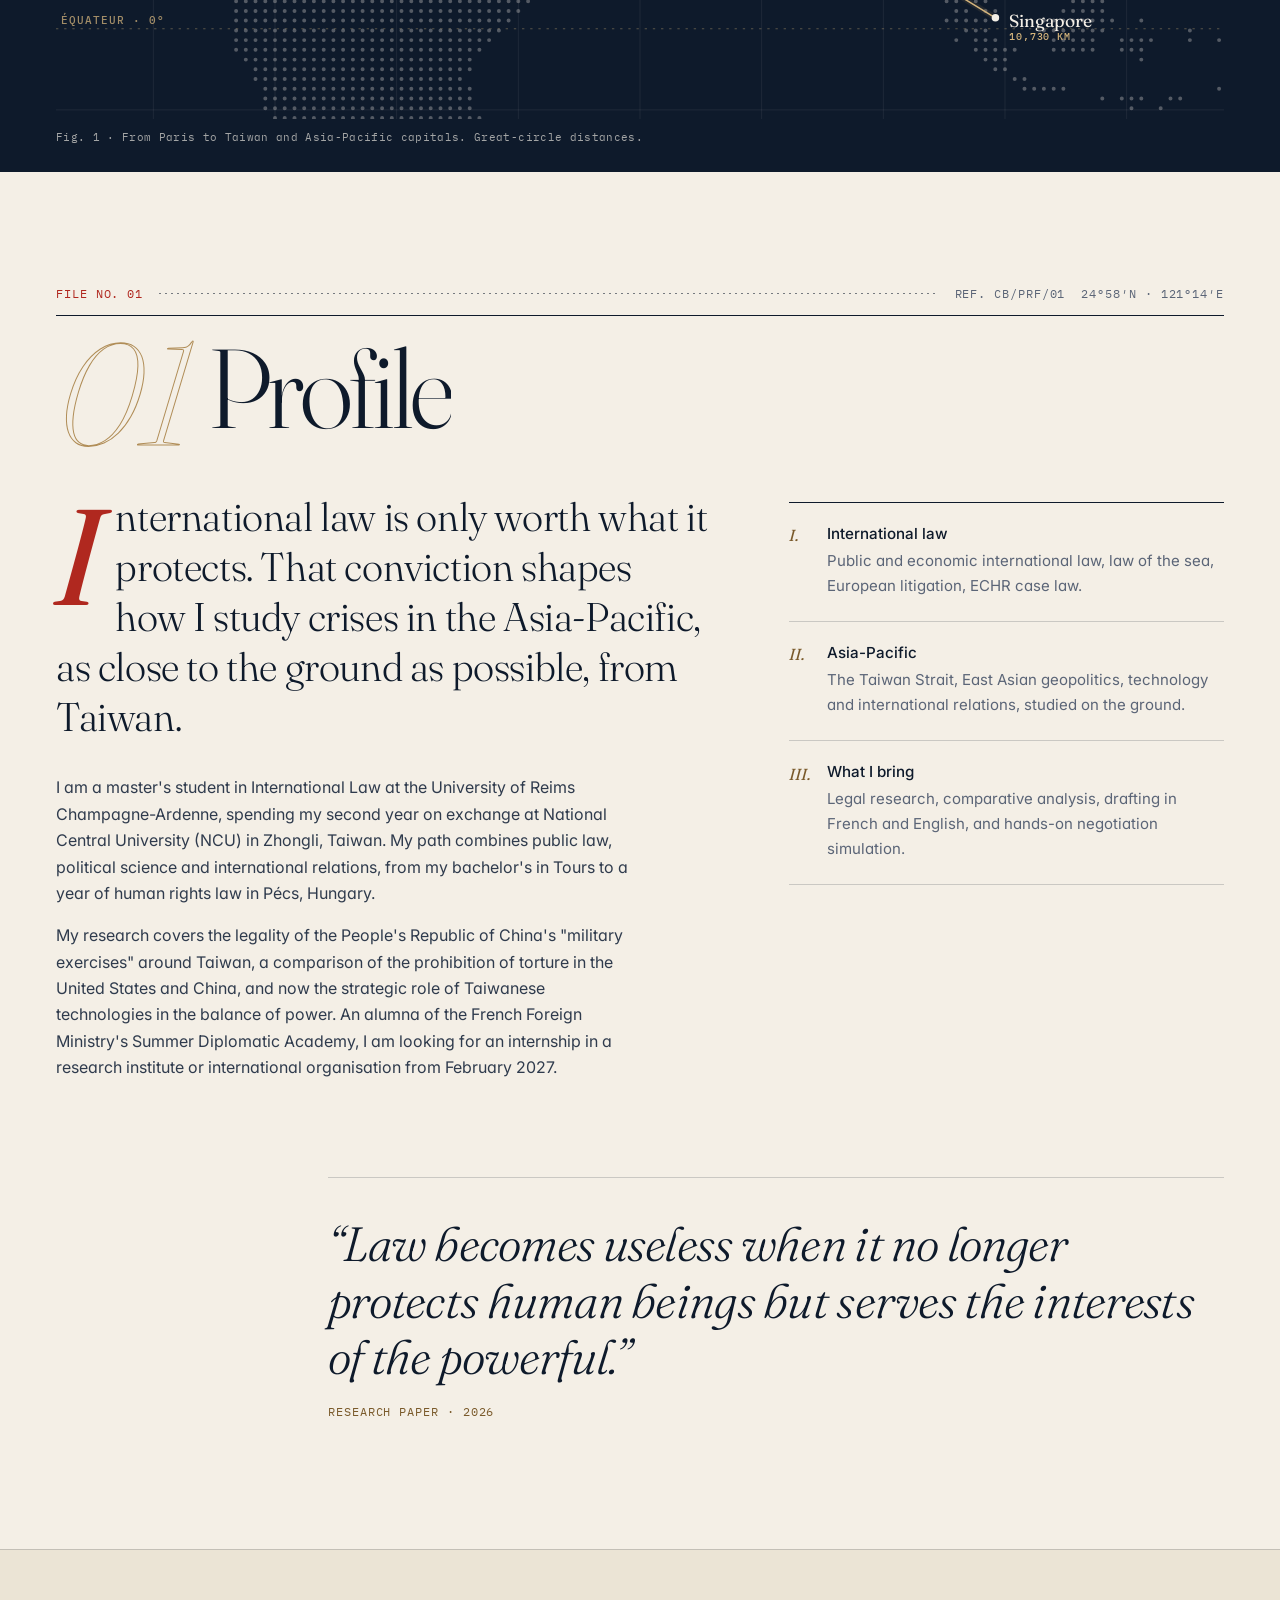
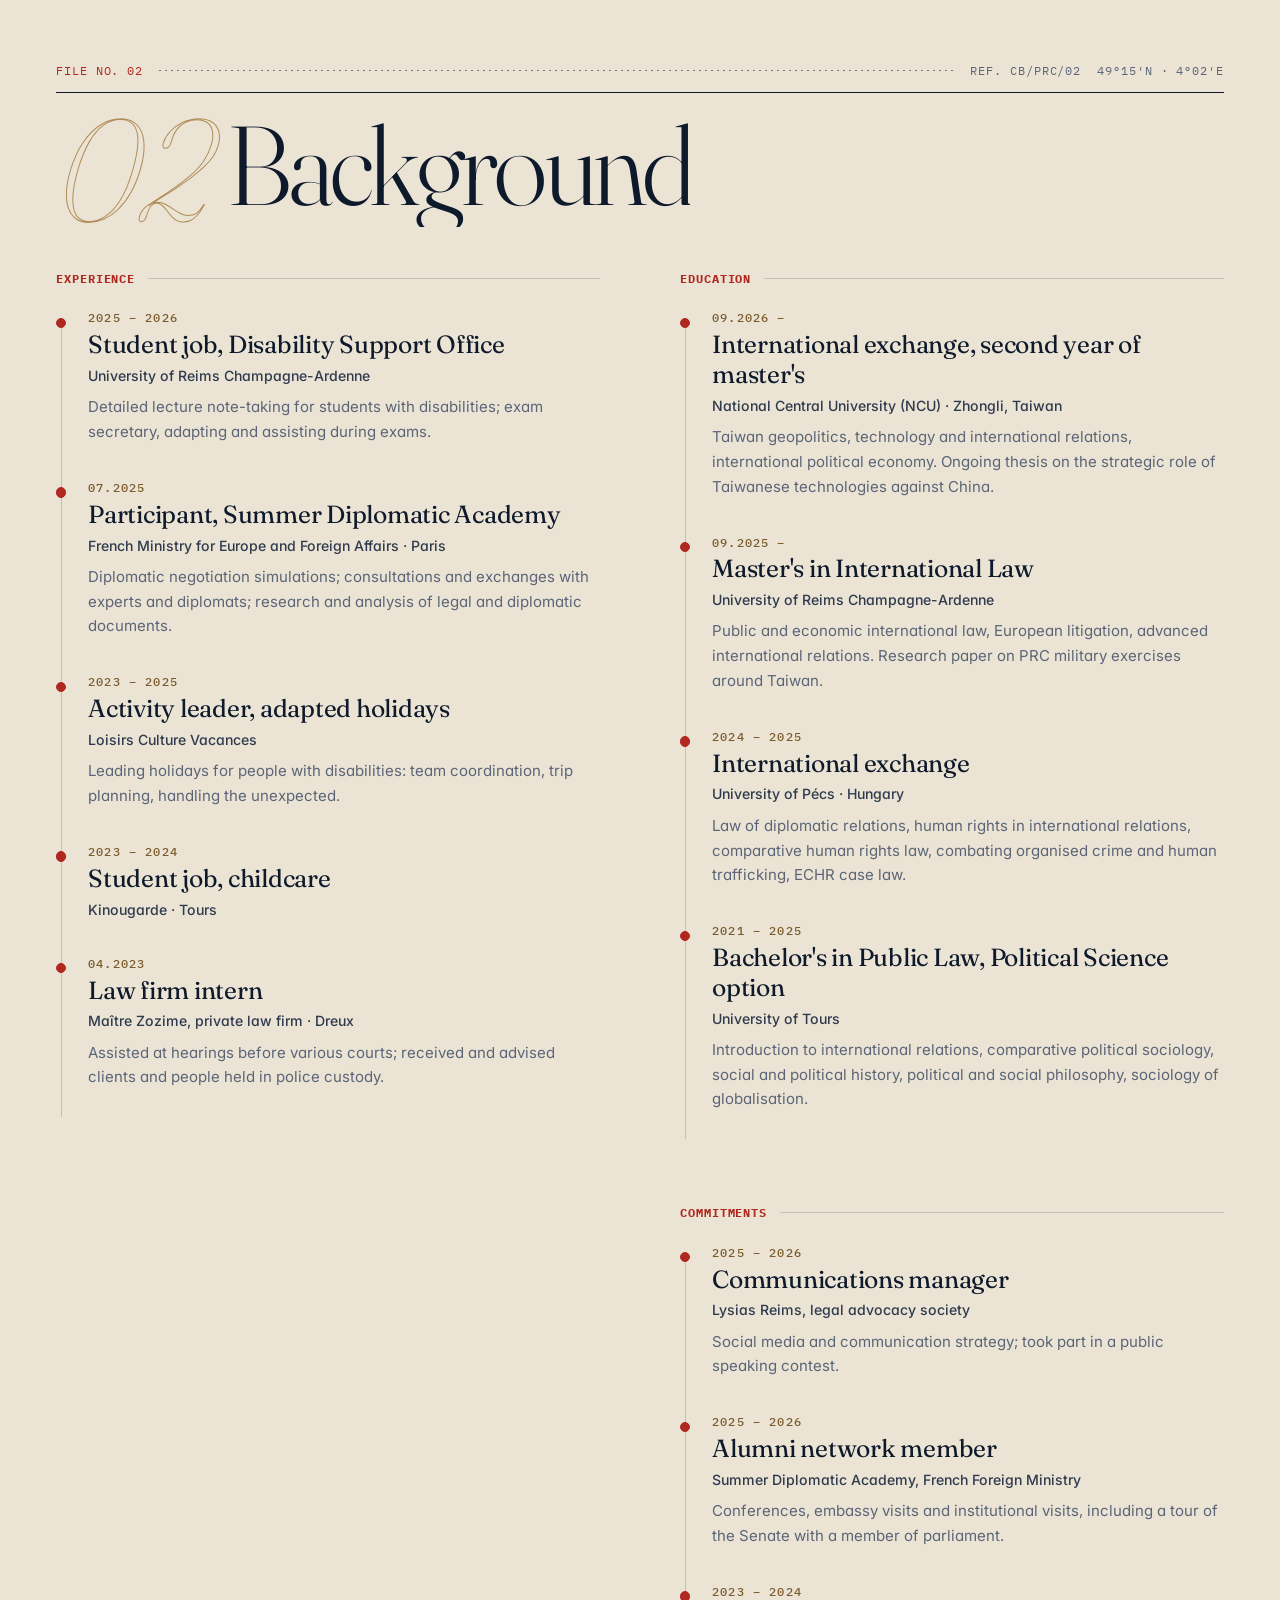
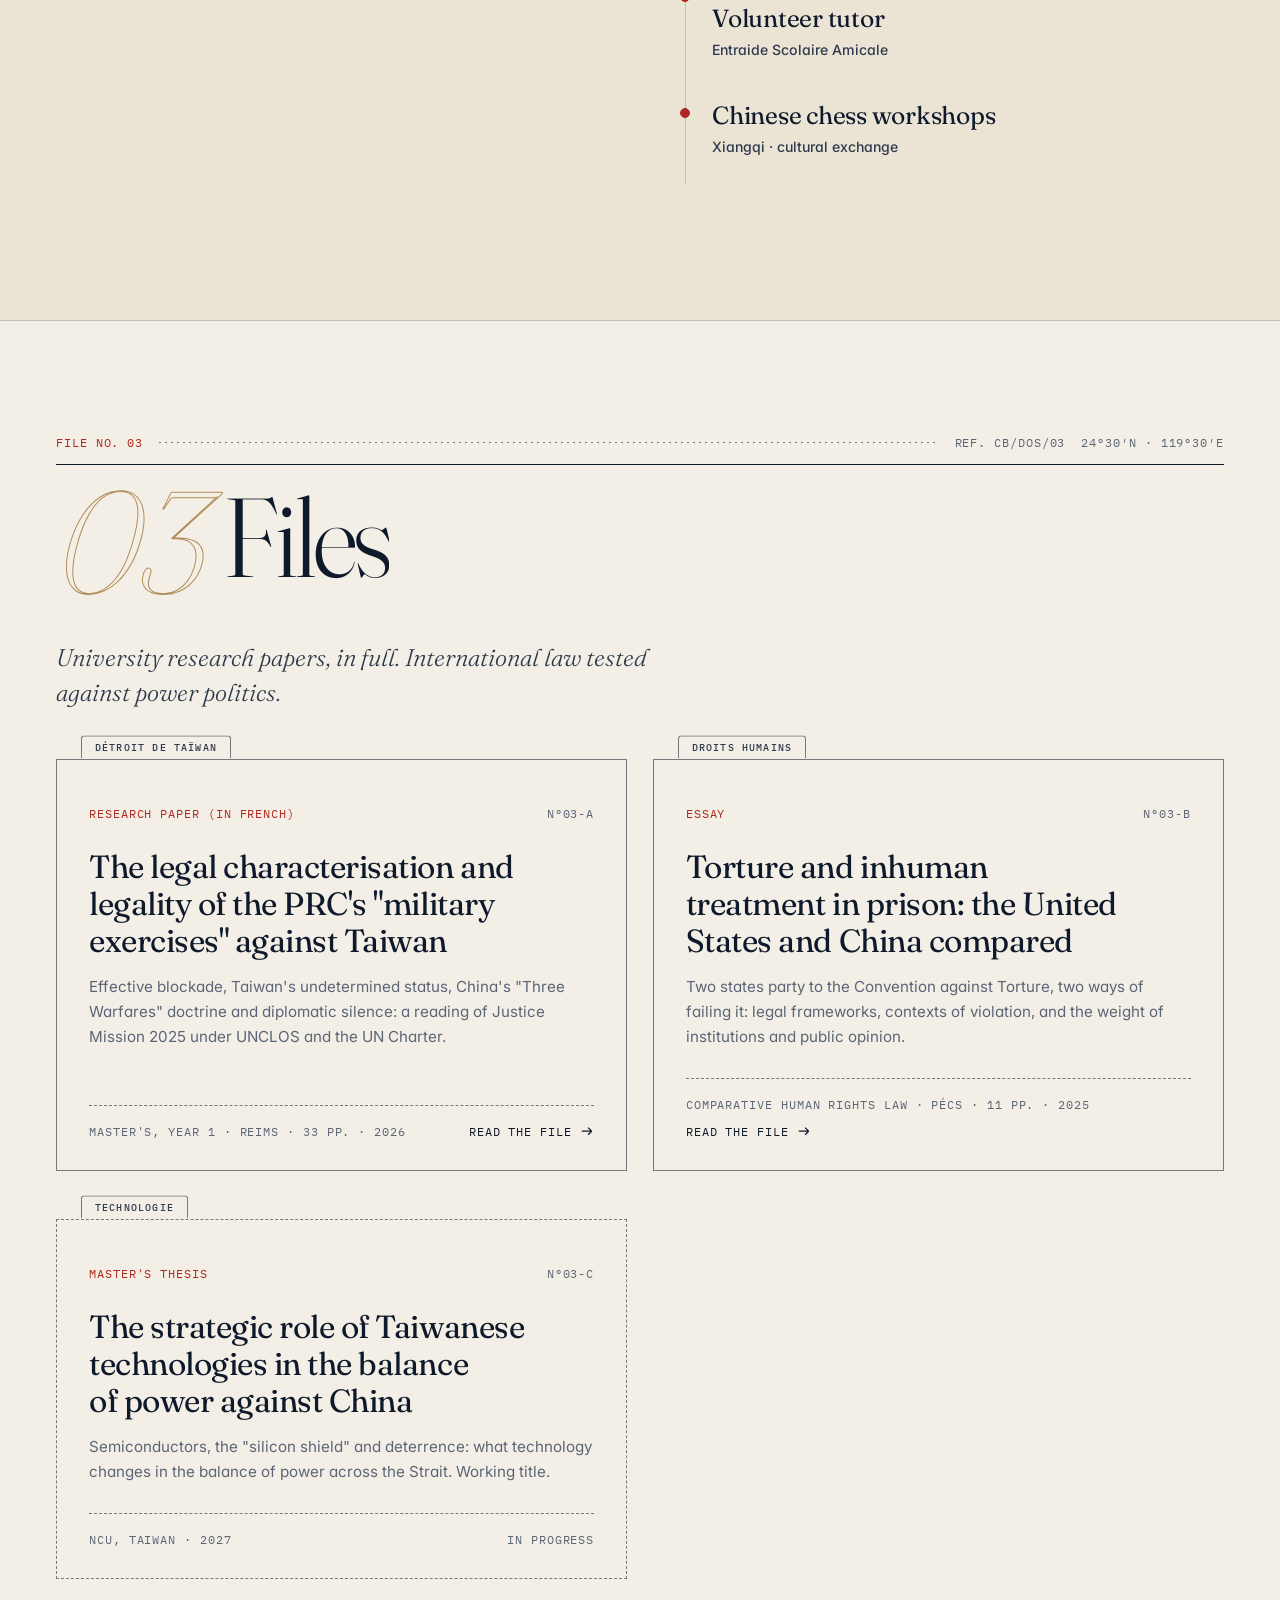
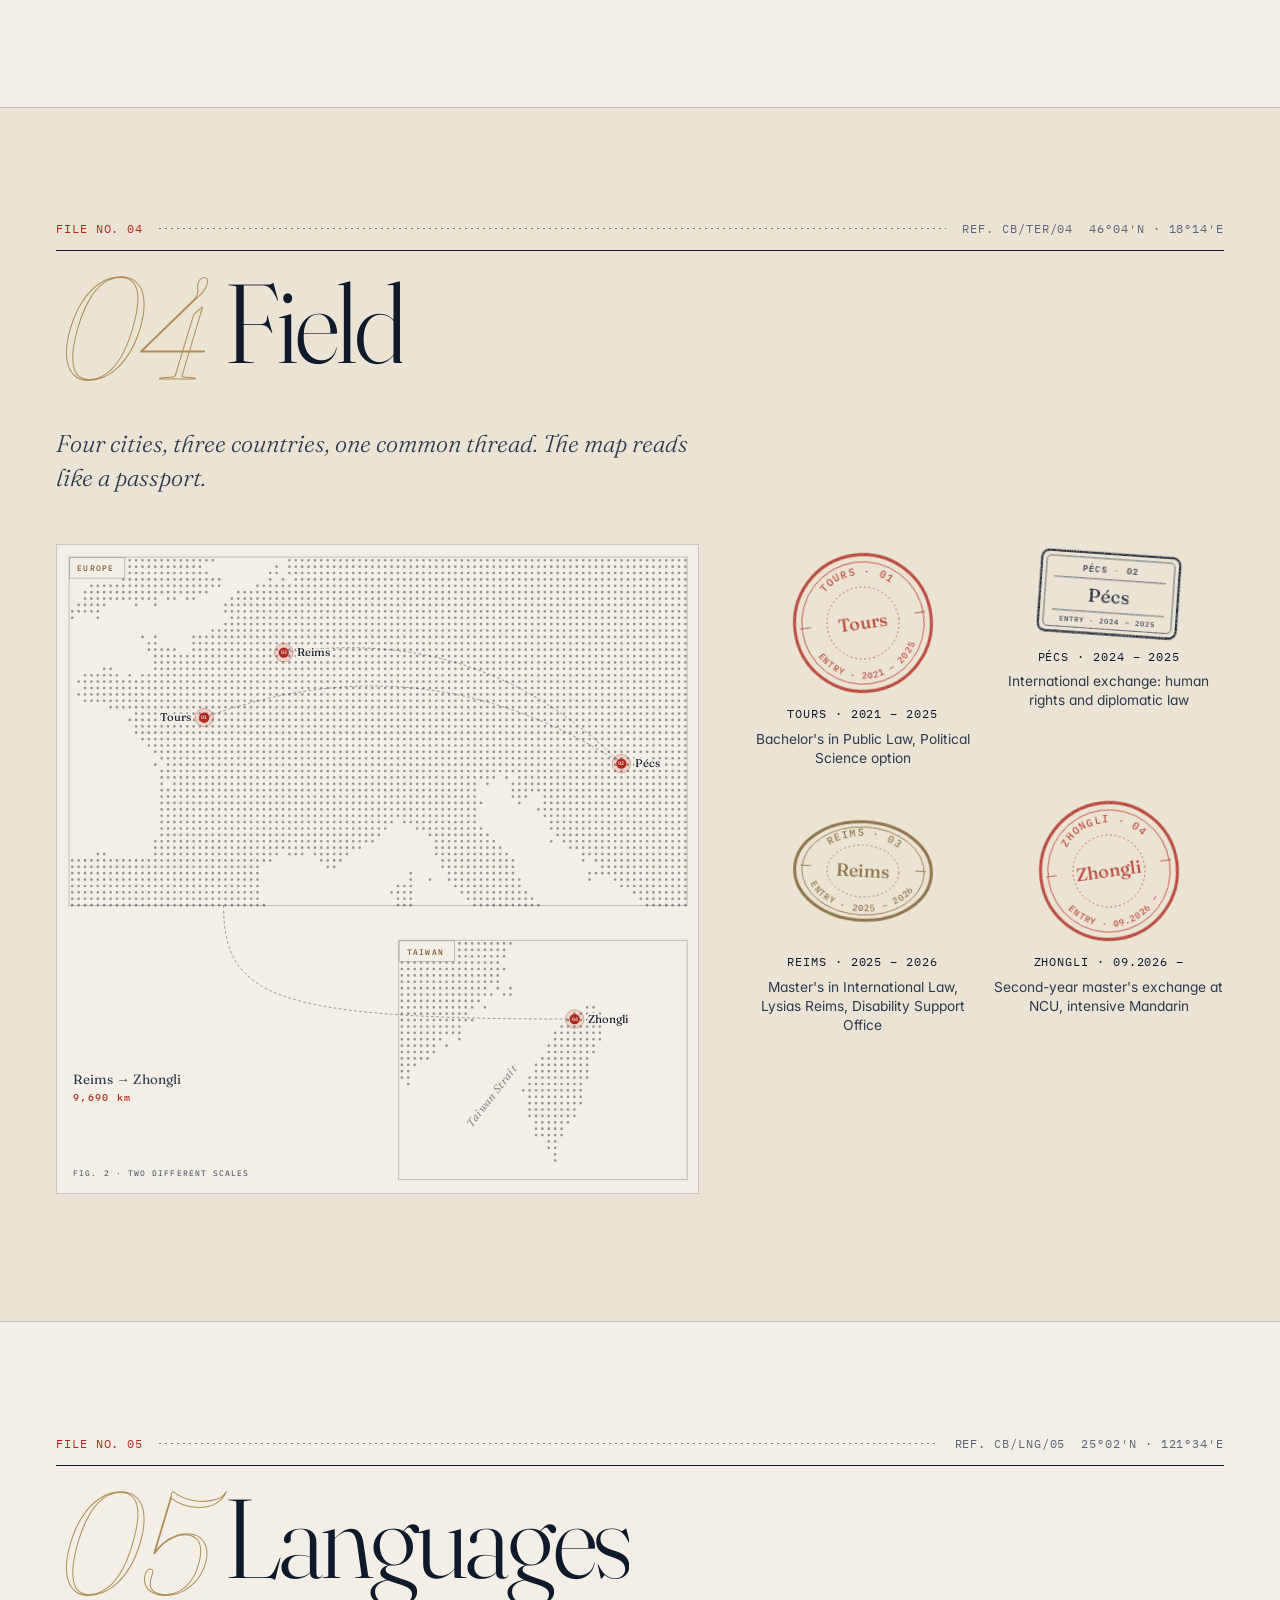
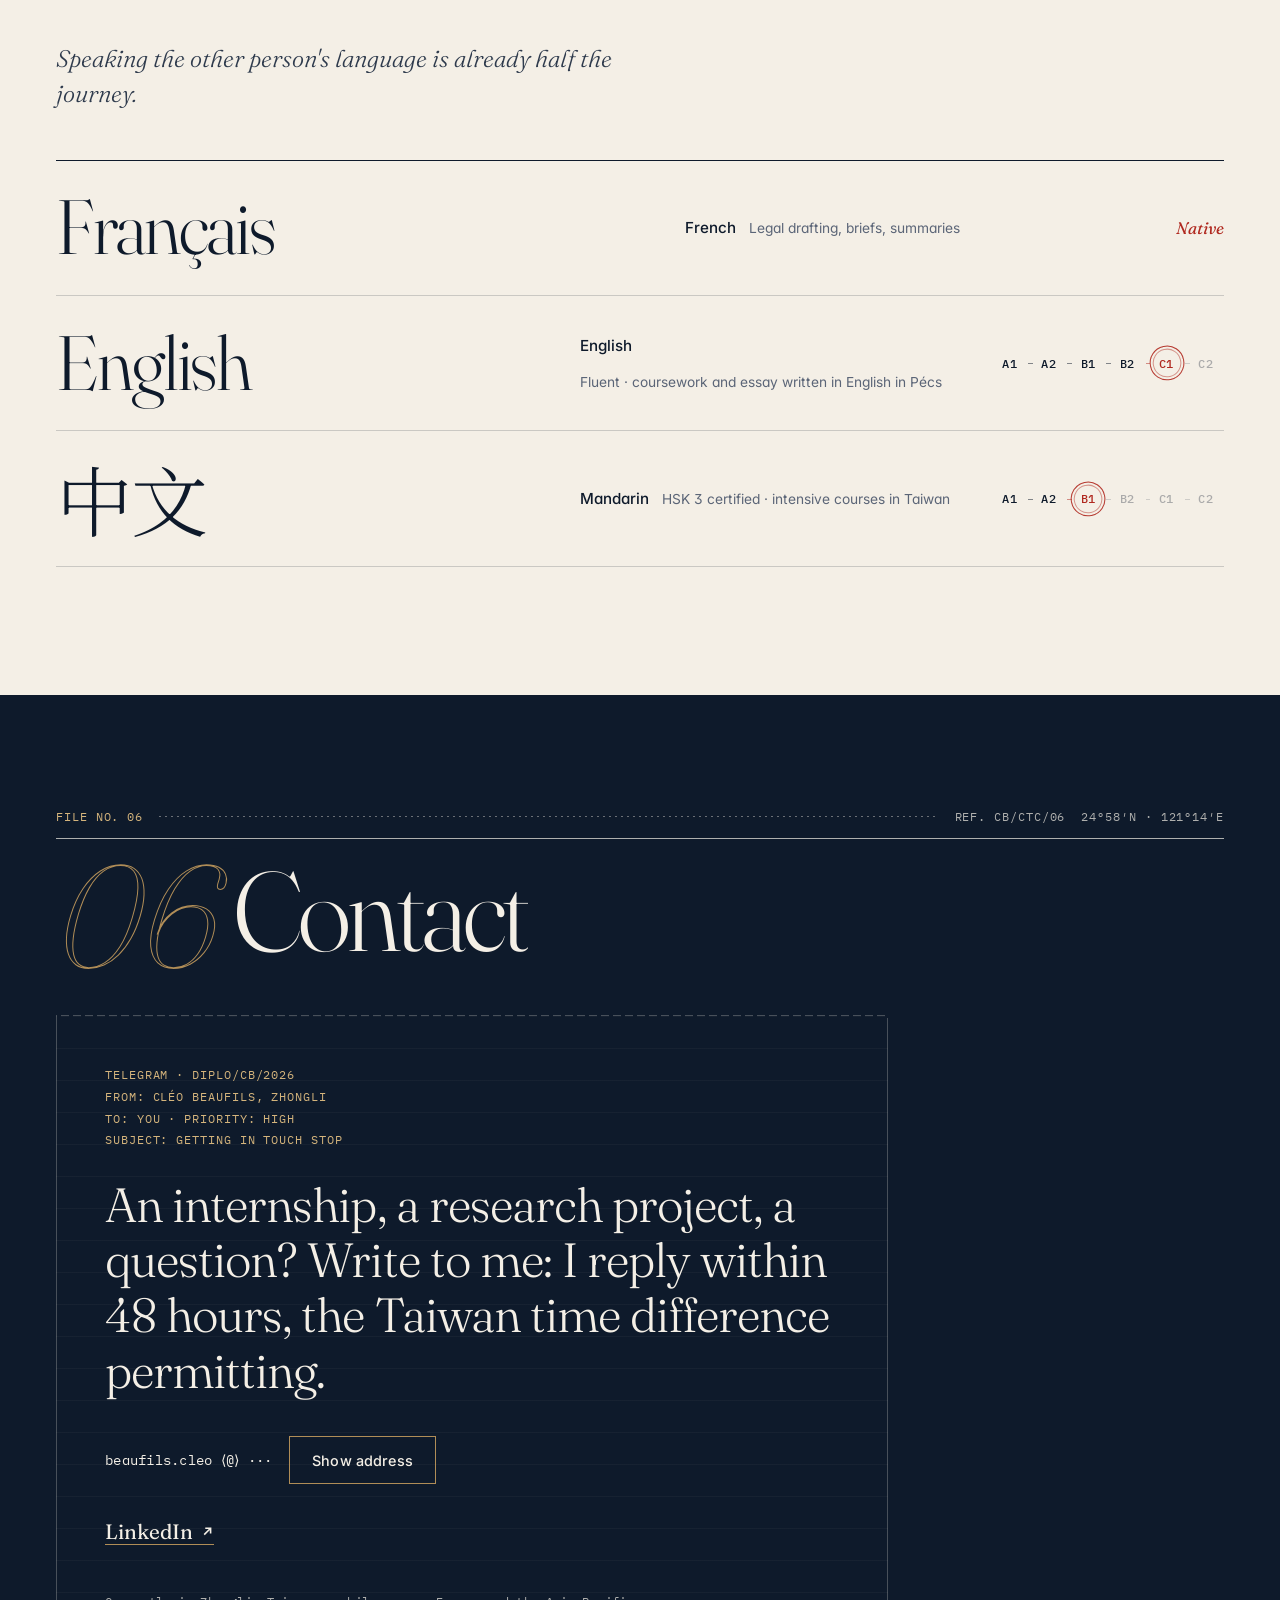
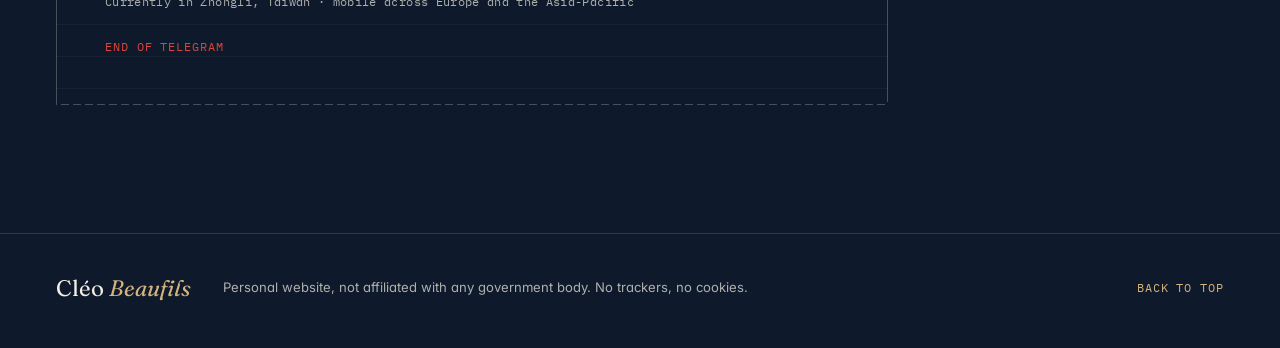
==== commit 5e437a52: "Third design: Méridien, a fixed stage where scroll turns a dotted globe Adds a shared Styles menu to" ====
--- a/index.html
+++ b/index.html
@@ -40,10 +40,10 @@
   <noscript><link rel="stylesheet" href="https://fonts.googleapis.com/css2?family=Fraunces:ital,opsz,wght@0,9..144,300..600;1,9..144,300..600&family=Inter:wght@300;400;500;600&family=IBM+Plex+Mono:wght@400;500&display=swap"></noscript>
   <link rel="preload" as="style" href="https://fonts.googleapis.com/css2?family=Noto+Serif+TC:wght@300;400&display=swap&text=%E4%BD%A0%E5%A5%BD%E4%B8%AD%E6%96%87" onload="this.onload=null;this.rel='stylesheet'">
   <noscript><link rel="stylesheet" href="https://fonts.googleapis.com/css2?family=Noto+Serif+TC:wght@300;400&display=swap&text=%E4%BD%A0%E5%A5%BD%E4%B8%AD%E6%96%87"></noscript>
-  <link rel="preload" href="content.json?v=20261030f" as="fetch" crossorigin>
-  <link rel="stylesheet" href="assets/css/style.css?v=20261030f">
+  <link rel="preload" href="content.json?v=20261030g" as="fetch" crossorigin>
+  <link rel="stylesheet" href="assets/css/style.css?v=20261030g">
   <script>document.documentElement.classList.replace('no-js','js');</script>
-  <script type="module" src="assets/js/main.js?v=20261030f"></script>
+  <script type="module" src="assets/js/main.js?v=20261030g"></script>
 </head>
 <body>
   <a class="skip" href="#main" data-t="ui.skip">Aller au contenu</a>
@@ -74,10 +74,14 @@
           <li><a href="#contact"><span class="nav__n">06</span> <span data-t="ui.nav.contact">Contact</span></a></li>
         </ol>
       </nav>
-      <a class="switch" href="convention/" data-switch>
-        <svg viewBox="0 0 16 16" aria-hidden="true"><path d="M3 5h10m0 0-3-3m3 3-3 3M13 11H3m0 0 3-3m-3 3 3 3"/></svg>
-        <span data-t="ui.switchStyle">Style traité</span>
-      </a>
+      <details class="styles" data-styles>
+        <summary><svg viewBox="0 0 16 16" aria-hidden="true"><path d="M3 5h10m0 0-3-3m3 3-3 3M13 11H3m0 0 3-3m-3 3 3 3"/></svg><span data-t="ui.styles">Styles</span></summary>
+        <ul>
+          <li><a data-style-link="depeche" href="./" aria-current="page"></a></li>
+          <li><a data-style-link="convention" href="convention/"></a></li>
+          <li><a data-style-link="meridien" href="meridien/"></a></li>
+        </ul>
+      </details>
       <button class="lang" type="button" data-lang-toggle>
         <span class="lang__opt" data-l="fr">FR</span><span class="lang__sep" aria-hidden="true">/</span><span class="lang__opt" data-l="en">EN</span>
         <span class="sr" data-t="ui.langSwitch">Read in English</span>
--- a/assets/css/style.css
+++ b/assets/css/style.css
@@ -135,16 +135,25 @@
 .lang__opt.is-on { color: var(--ink); text-decoration: underline; text-decoration-color: var(--red); text-underline-offset: 4px; }
 .lang:hover .lang__opt { color: var(--ink); }
 .lang__sep { color: var(--rule-strong); }
-.switch {
-  margin-left: auto; display: inline-flex; align-items: center; gap: .45rem; min-height: 44px;
-  font: 500 .68rem var(--mono); letter-spacing: .1em; text-transform: uppercase; text-decoration: none;
-  color: var(--ink); padding: .35rem .7rem; border: 1px solid var(--rule-strong); border-radius: 2rem;
+.styles { position: relative; margin-left: auto; }
+.styles summary {
+  list-style: none; cursor: pointer; display: inline-flex; align-items: center; gap: .45rem; min-height: 44px;
+  font: 500 .68rem var(--mono); letter-spacing: .1em; text-transform: uppercase;
+  color: var(--ink); padding: .35rem .8rem; border: 1px solid var(--rule-strong); border-radius: 2rem;
   transition: background .3s, color .3s;
 }
-.switch svg { width: .85rem; height: .85rem; fill: none; stroke: currentColor; stroke-width: 1.3; }
-.switch:hover { background: var(--ink); color: var(--paper); }
-.switch + .lang { margin-left: 0; }
-@media (max-width: 30rem) { .switch span { display: none; } .switch { padding: .35rem .6rem; } }
+.styles summary::-webkit-details-marker { display: none; }
+.styles summary svg { width: .85rem; height: .85rem; fill: none; stroke: currentColor; stroke-width: 1.3; }
+.styles summary:hover, .styles[open] summary { background: var(--ink); color: var(--paper); }
+.styles ul {
+  position: absolute; right: 0; top: calc(100% + .4rem); z-index: 60; min-width: 10.5rem; margin: 0; padding: .35rem; list-style: none;
+  background: var(--paper); border: 1px solid var(--rule-strong); box-shadow: 0 18px 40px -18px rgba(14, 26, 43, .45);
+}
+.styles a { display: block; padding: .55rem .8rem; text-decoration: none; font: 400 1.05rem var(--serif); color: var(--ink-2); }
+.styles a:hover { background: var(--paper-2); color: var(--ink); }
+.styles a[aria-current] { color: var(--red); }
+.styles + .lang { margin-left: 0; }
+@media (max-width: 30rem) { .styles summary span { display: none; } .styles summary { padding: .35rem .7rem; } }
 
 .menu-btn {
   width: 44px; height: 44px; display: grid; place-content: center; gap: 6px; margin-right: -10px;
@@ -175,7 +184,7 @@
 
 @media (min-width: 62rem) {
   .nav { display: block; }
-  .lang, .switch { margin-left: 0; }
+  .lang, .styles { margin-left: 0; }
   .menu-btn, .menu { display: none !important; }
 }
 
